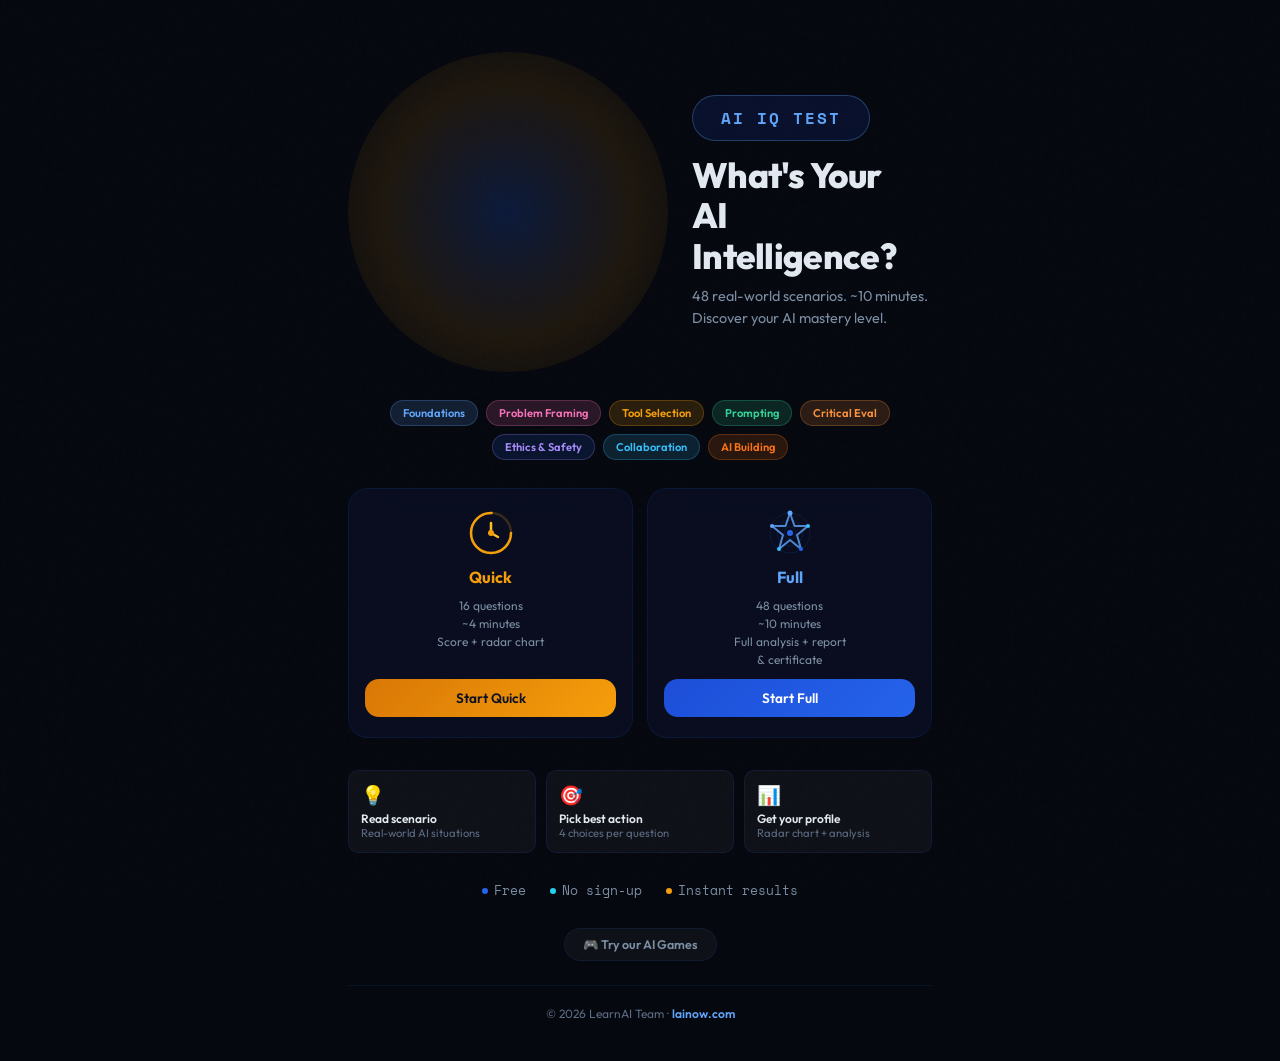
==== index.html @ b1737469 "feat: add 3D Spline robot mascot across all screens - Interactive 3D robot on landing page (left sid" ====
<!DOCTYPE html>
<html lang="en">
<head>
<meta charset="UTF-8">
<meta name="viewport" content="width=device-width, initial-scale=1.0">
<title>AI IQ Test — What's Your AI Intelligence?</title>
<meta name="description" content="48 real-world scenarios across 8 dimensions. Discover your AI mastery level in ~10 minutes. Free, no sign-up required.">
<meta name="theme-color" content="#06080f">
<link rel="manifest" href="manifest.json">
<meta name="apple-mobile-web-app-capable" content="yes">
<meta name="apple-mobile-web-app-status-bar-style" content="black-translucent">
<meta property="og:title" content="AI IQ Test — What's Your AI Intelligence?">
<meta property="og:description" content="48 real-world AI scenarios. 8 dimensions. Discover your mastery level in ~10 minutes.">
<meta property="og:image" content="https://weihaoqu.github.io/ai-iq-test/og-image.png">
<meta property="og:image:width" content="1200">
<meta property="og:image:height" content="630">
<meta property="og:type" content="website">
<meta property="og:url" content="https://weihaoqu.github.io/ai-iq-test/">
<meta name="twitter:card" content="summary_large_image">
<meta name="twitter:title" content="AI IQ Test">
<meta name="twitter:description" content="48 real-world AI scenarios. Discover your mastery level.">
<meta name="twitter:image" content="https://weihaoqu.github.io/ai-iq-test/og-image.png">
<link rel="icon" href="data:image/svg+xml,<svg xmlns='http://www.w3.org/2000/svg' viewBox='0 0 100 100'><text y='.9em' font-size='90'>🧠</text></svg>">
<script type="application/ld+json">{"@context":"https://schema.org","@type":"Quiz","name":"AI IQ Test","description":"48 real-world scenarios across 8 dimensions. Discover your AI mastery level in ~10 minutes.","url":"https://weihaoqu.github.io/ai-iq-test/","educationalLevel":"All levels","numberOfQuestions":48,"timeRequired":"PT10M","isAccessibleForFree":true,"inLanguage":"en"}</script>
<link rel="preload" href="images/scenarios/f02.svg" as="image">
<script src="https://cdnjs.cloudflare.com/ajax/libs/three.js/r128/three.min.js" defer></script>
<script type="module" src="https://unpkg.com/@splinetool/viewer@1.9.82/build/spline-viewer.js"></script>
<link rel="preconnect" href="https://fonts.googleapis.com">
<link rel="preconnect" href="https://fonts.gstatic.com" crossorigin>
<link href="https://fonts.googleapis.com/css2?family=Outfit:wght@300;400;500;600;700;800;900&family=Space+Mono:wght@400;700&display=swap" rel="stylesheet">
<style>
*,*::before,*::after{box-sizing:border-box;margin:0;padding:0}
:root{
  --primary:#2563eb;--primary-light:#60a5fa;--primary-dark:#1d4ed8;
  --accent:#f59e0b;--accent-light:#fbbf24;--accent-glow:rgba(245,158,11,.3);
  --cyan:#22d3ee;--cyan-glow:rgba(34,211,238,.25);
  --bg:#06080f;--bg-elevated:#0c1222;--bg-card:rgba(12,18,40,.65);
  --surface:rgba(255,255,255,.04);--surface-hover:rgba(255,255,255,.07);
  --border:rgba(37,99,235,.12);--border-active:rgba(96,165,250,.5);
  --text:#e2e8f0;--text-dim:#7c8ea3;--text-muted:#5b6b82;
  --dim-foundations:#60a5fa;--dim-problem:#f472b6;--dim-tool:#f59e0b;
  --dim-prompt:#34d399;--dim-critical:#fb923c;--dim-ethics:#a78bfa;
  --dim-collab:#38bdf8;--dim-vibe:#f97316;
  --radius:20px;--radius-sm:14px;--radius-xs:10px;
  --glass-blur:blur(20px);
  --glow-sm:0 0 15px rgba(37,99,235,.15);
  --glow-md:0 0 30px rgba(37,99,235,.2);
  --glow-lg:0 4px 60px rgba(37,99,235,.25);
}
html{font-size:16px;-webkit-tap-highlight-color:transparent;scroll-behavior:smooth}
body{
  font-family:'Outfit',sans-serif;
  background:var(--bg);
  color:var(--text);
  min-height:100dvh;
  overflow-x:hidden;
  position:relative;
}

/* ── Ambient background (shader-bg replaces CSS gradient) ── */
#shader-bg{position:fixed;inset:0;z-index:0;opacity:0.3;pointer-events:none}
#shader-bg canvas{display:block;width:100%!important;height:100%!important}
body::after{
  content:'';position:fixed;inset:0;z-index:0;pointer-events:none;opacity:.35;
  background-image:url("data:image/svg+xml,%3Csvg viewBox='0 0 256 256' xmlns='http://www.w3.org/2000/svg'%3E%3Cfilter id='n'%3E%3CfeTurbulence type='fractalNoise' baseFrequency='.85' numOctaves='4' stitchTiles='stitch'/%3E%3C/filter%3E%3Crect width='100%25' height='100%25' filter='url(%23n)' opacity='.04'/%3E%3C/svg%3E");
}

.app{
  position:relative;z-index:1;
  max-width:640px;margin:0 auto;padding:20px;min-height:100dvh;
  display:flex;flex-direction:column;
}
.screen{display:none;flex-direction:column;gap:24px;animation:fadeUp .5s cubic-bezier(.16,1,.3,1)}
.screen.active{display:flex}

@keyframes fadeUp{from{opacity:0;transform:translateY(24px)}to{opacity:1;transform:translateY(0)}}
@keyframes popIn{from{transform:scale(.8);opacity:0}to{transform:scale(1);opacity:1}}
@keyframes countUp{from{opacity:0;transform:scale(.5)}to{opacity:1;transform:scale(1)}}
@keyframes barGrow{from{width:0}to{width:var(--bar-w)}}
@keyframes pulse{0%,100%{transform:scale(1)}50%{transform:scale(1.04)}}
@keyframes shimmer{0%{background-position:-200% 0}100%{background-position:200% 0}}
@keyframes spin{from{transform:rotate(0)}to{transform:rotate(360deg)}}
@keyframes float{0%,100%{transform:translateY(0)}50%{transform:translateY(-8px)}}
@keyframes glowPulse{0%{box-shadow:0 0 20px rgba(37,99,235,.15)}33%{box-shadow:0 0 35px rgba(37,99,235,.3)}66%{box-shadow:0 0 35px rgba(245,158,11,.2)}100%{box-shadow:0 0 20px rgba(37,99,235,.15)}}

/* ── 3D Robot Mascot ── */
.robot-mascot{
  position:fixed;z-index:50;pointer-events:auto;
  transition:all .6s cubic-bezier(.16,1,.3,1);
  border-radius:50%;overflow:hidden;
}
.robot-mascot::before{
  content:'';position:absolute;inset:-20%;
  background:radial-gradient(circle,rgba(37,99,235,.2) 0%,rgba(245,158,11,.1) 40%,transparent 70%);
  border-radius:50%;pointer-events:none;z-index:0;
  animation:glowPulse 3s ease-in-out infinite;
}
.robot-mascot spline-viewer{
  width:100%;height:100%;
  --spline-viewer-bg:transparent;
}
.robot-mascot spline-viewer::part(logo){display:none}

/* Robot sizes per screen */
.robot-mascot.robot-landing{
  width:320px;height:320px;
  position:relative;
}
.robot-mascot.robot-small{
  width:160px;height:160px;
  bottom:20px;left:20px;
  opacity:.9;
}
.robot-mascot.robot-results{
  width:200px;height:200px;
  bottom:20px;left:20px;
  opacity:.95;
}
@media(max-width:600px){
  .robot-mascot.robot-landing{width:240px;height:240px}
  .robot-mascot.robot-small{width:100px;height:100px;bottom:10px;left:10px}
  .robot-mascot.robot-results{width:120px;height:120px;bottom:10px;left:10px}
}
/* Hide Spline branding */
.robot-mascot spline-viewer::part(logo){display:none!important}
.robot-mascot spline-viewer #logo{display:none!important}
.robot-mascot spline-viewer a[href*="spline"]{display:none!important}
@keyframes slideInStagger{from{opacity:0;transform:translateX(-12px)}to{opacity:1;transform:translateX(0)}}
@keyframes fadeInQuestion{from{opacity:0;transform:translateY(12px) scale(.98)}to{opacity:1;transform:translateY(0) scale(1)}}
.q-animate{animation:fadeInQuestion .35s cubic-bezier(.16,1,.3,1)}
@keyframes orbFloat{
  0%{transform:translate(0,0) scale(1)}
  33%{transform:translate(30px,-20px) scale(1.1)}
  66%{transform:translate(-20px,15px) scale(.95)}
  100%{transform:translate(0,0) scale(1)}
}

h1{font-size:1.8rem;font-weight:800;line-height:1.15;letter-spacing:-.02em}
h2{font-size:1.4rem;font-weight:700;letter-spacing:-.01em}
h3{font-size:1.15rem;font-weight:700}
p{line-height:1.6}
.subtitle{color:var(--text-dim);font-size:.9rem;line-height:1.5}
.mono{font-family:'Space Mono',monospace}

/* ── Buttons ── */
.btn{
  display:inline-flex;align-items:center;justify-content:center;gap:8px;
  padding:14px 28px;border:none;border-radius:var(--radius-sm);
  font-family:'Outfit',sans-serif;font-size:1rem;font-weight:600;
  cursor:pointer;transition:all .25s cubic-bezier(.16,1,.3,1);-webkit-appearance:none;
  position:relative;overflow:hidden;
}
.btn:active{transform:scale(.97)}
.btn-primary{
  background:linear-gradient(135deg,var(--primary-dark),var(--primary));
  color:#fff;
  box-shadow:0 4px 20px rgba(29,78,216,.3);
}
.btn-primary:hover{
  box-shadow:0 6px 25px rgba(29,78,216,.35),0 2px 15px rgba(245,158,11,.15);
  transform:translateY(-1px);
}
.btn-primary:disabled{background:rgba(255,255,255,.08);color:var(--text-muted);cursor:not-allowed;transform:none;box-shadow:none}
.btn-outline{
  background:transparent;color:var(--primary-light);
  border:1.5px solid var(--border);
  backdrop-filter:var(--glass-blur);
}
.btn-outline:hover{border-color:var(--border-active);background:rgba(37,99,235,.06)}
.btn-full{width:100%}
.btn-lg{padding:18px 32px;font-size:1.1rem;border-radius:var(--radius);font-weight:700}
.btn-share{
  background:linear-gradient(135deg,var(--primary-dark),var(--primary),var(--accent));
  background-size:200% 200%;
  animation:gradientShift 4s ease infinite;
  color:#fff;border:none;
  box-shadow:0 4px 25px rgba(29,78,216,.25),0 2px 15px rgba(245,158,11,.2);
}
@keyframes gradientShift{0%,100%{background-position:0% 50%}50%{background-position:100% 50%}}

/* ── Glass Card ── */
.card{
  background:rgba(12,18,40,.45);
  backdrop-filter:blur(24px) saturate(180%);
  -webkit-backdrop-filter:blur(24px) saturate(180%);
  border-radius:var(--radius);
  padding:24px;
  border:1px solid rgba(96,165,250,.08);
  box-shadow:0 8px 32px rgba(0,0,0,.2),inset 0 1px 0 rgba(255,255,255,.03);
  position:relative;
}
.card::before{
  content:'';position:absolute;inset:0;border-radius:inherit;
  background:linear-gradient(135deg,rgba(96,165,250,.03) 0%,transparent 50%);
  pointer-events:none;
}

/* ── Inputs ── */
.input-group{display:flex;flex-direction:column;gap:8px}
.input-group label{font-weight:600;font-size:.9rem;color:var(--text-dim)}
.input-group input[type="text"]{
  padding:14px 18px;border:1.5px solid var(--border);border-radius:var(--radius-sm);
  font-family:'Outfit',sans-serif;font-size:1rem;
  background:var(--bg-elevated);color:var(--text);
  transition:all .25s;outline:none;width:100%;
}
.input-group input[type="text"]:focus{border-color:var(--accent);box-shadow:0 0 0 3px rgba(245,158,11,.12)}
.input-group input[type="text"]::placeholder{color:var(--text-muted)}
.input-group select{
  padding:14px 18px;border:1.5px solid var(--border);border-radius:var(--radius-sm);
  font-family:'Outfit',sans-serif;font-size:1rem;
  background:var(--bg-elevated);color:var(--text);
  transition:all .25s;appearance:none;
  background-image:url("data:image/svg+xml,%3Csvg xmlns='http://www.w3.org/2000/svg' width='12' height='8'%3E%3Cpath d='M1 1l5 5 5-5' stroke='%237c8599' stroke-width='1.5' fill='none'/%3E%3C/svg%3E");
  background-repeat:no-repeat;background-position:right 16px center;
}
.input-group select:focus{outline:none;border-color:var(--accent);box-shadow:0 0 0 3px rgba(245,158,11,.12)}

/* ── Progress Dots ── */
.progress-dots{display:flex;flex-wrap:wrap;gap:1px;justify-content:center;padding:2px 0}
.progress-dots .dot{
  width:20px;height:20px;border-radius:50%;
  background:transparent;border:none;
  display:flex;align-items:center;justify-content:center;
  cursor:pointer;padding:0;-webkit-appearance:none;
  font-size:0;
}
.progress-dots .dot::after{
  content:'';width:6px;height:6px;border-radius:50%;
  background:rgba(255,255,255,.08);border:1px solid rgba(255,255,255,.06);
  transition:all .3s;display:block;
}
.progress-dots .dot.answered::after{background:var(--primary);border-color:var(--primary);box-shadow:0 0 6px rgba(37,99,235,.3)}
.progress-dots .dot.current::after{border-color:var(--cyan);box-shadow:0 0 8px rgba(34,211,238,.4);transform:scale(1.4)}

/* ── Progress ── */
.progress-wrap{display:flex;align-items:center;gap:14px}
.progress-label{font-size:.8rem;font-weight:700;color:var(--text-dim);white-space:nowrap;font-family:'Space Mono',monospace}
.progress-track{flex:1;height:6px;background:rgba(255,255,255,.06);border-radius:99px;overflow:visible;position:relative}
.progress-fill{
  height:100%;border-radius:99px;transition:width .5s cubic-bezier(.16,1,.3,1);
  background:linear-gradient(90deg,var(--primary-dark),var(--primary),var(--cyan),var(--accent));
  box-shadow:0 0 12px rgba(37,99,235,.4);
  position:relative;overflow:visible;
}
.progress-fill::after{
  content:'';position:absolute;right:0;top:50%;transform:translateY(-50%);
  width:12px;height:12px;border-radius:50%;
  background:var(--cyan);
  box-shadow:0 0 12px var(--cyan),0 0 24px rgba(34,211,238,.3);
}

/* ── Badge ── */
.badge{
  display:inline-flex;align-items:center;padding:5px 14px;border-radius:99px;
  font-size:.72rem;font-weight:700;text-transform:uppercase;letter-spacing:.8px;
  color:#fff;border:1px solid rgba(255,255,255,.15);
  backdrop-filter:blur(8px);
}

/* ── Scenario Image ── */
.scenario-img-wrap{
  border-radius:var(--radius);overflow:hidden;
  border:1px solid var(--border);
  aspect-ratio:16/10;position:relative;
  background:var(--bg-elevated);
}
.scenario-img-wrap img{width:100%;height:100%;object-fit:cover;display:block}
.scenario-img-wrap .img-placeholder{
  position:absolute;inset:0;display:flex;align-items:center;justify-content:center;
  color:var(--text-muted);font-size:.85rem;font-weight:500;
  background:linear-gradient(135deg,rgba(13,17,23,.9),rgba(20,25,40,.9));
  background-size:200% 100%;animation:shimmer 2.5s infinite linear;
}

.question-text{font-size:1.05rem;font-weight:500;line-height:1.55;color:var(--text)}

/* ── Choices ── */
.choices{display:flex;flex-direction:column;gap:10px}
.choice-btn{
  display:flex;align-items:center;gap:14px;width:100%;padding:16px 18px;
  border:1.5px solid var(--border);border-radius:var(--radius-sm);
  background:var(--bg-card);backdrop-filter:var(--glass-blur);
  font-family:'Outfit',sans-serif;font-size:.93rem;text-align:left;
  cursor:pointer;transition:all .25s cubic-bezier(.16,1,.3,1);
  min-height:56px;-webkit-appearance:none;line-height:1.4;color:var(--text);
  position:relative;
}
.choice-btn:hover{border-color:transparent;background:var(--surface-hover);box-shadow:0 0 0 1.5px var(--primary),0 0 20px rgba(37,99,235,.15),0 0 40px rgba(245,158,11,.05)}
.choice-btn:active{transform:scale(.985)}
.choice-btn .choice-letter{
  flex-shrink:0;width:34px;height:34px;border-radius:10px;
  background:rgba(255,255,255,.05);
  display:flex;align-items:center;justify-content:center;
  font-weight:800;font-size:.85rem;color:var(--text-dim);
  transition:all .25s;font-family:'Space Mono',monospace;
}
.choice-btn .choice-text{flex:1;font-weight:400}
.choice-btn.selected{
  border-color:var(--accent);
  background:rgba(245,158,11,.06);
  box-shadow:0 0 20px rgba(245,158,11,.1);
}
.choice-btn.selected .choice-letter{
  background:var(--accent);color:#0c1222;
  box-shadow:0 0 15px rgba(245,158,11,.4);
}

.nav-row{display:flex;gap:12px;padding-top:8px}
.nav-row .btn{flex:1}

/* ── Landing ── */
.landing-wrap{flex:1;display:flex;flex-direction:column;align-items:center;justify-content:center;gap:28px;text-align:center;padding:24px 0}
.landing-hero{display:flex;align-items:center;gap:24px;width:100%}
.landing-hero .robot-hero{flex-shrink:0}
.landing-hero-content{flex:1;text-align:left}
@media(max-width:600px){.landing-hero{flex-direction:column}.landing-hero-content{text-align:center}}

.iq-badge-big{
  display:inline-flex;align-items:center;gap:10px;padding:10px 28px;border-radius:99px;
  background:rgba(29,78,216,.15);border:1.5px solid rgba(96,165,250,.3);
  color:var(--primary-light);font-size:1rem;font-weight:800;letter-spacing:2px;
  font-family:'Space Mono',monospace;
  animation:glowPulse 3s ease-in-out infinite;
  backdrop-filter:blur(10px);
}

.dim-pills{display:flex;flex-wrap:wrap;gap:8px;justify-content:center;padding:0 8px}
.dim-pill{
  padding:5px 12px;border-radius:99px;font-size:.7rem;font-weight:600;
  color:#fff;border:1px solid rgba(255,255,255,.12);
  backdrop-filter:blur(6px);
  animation:slideInStagger .5s cubic-bezier(.16,1,.3,1) both;
}
.dim-pill:nth-child(1){animation-delay:.1s}
.dim-pill:nth-child(2){animation-delay:.15s}
.dim-pill:nth-child(3){animation-delay:.2s}
.dim-pill:nth-child(4){animation-delay:.25s}
.dim-pill:nth-child(5){animation-delay:.3s}
.dim-pill:nth-child(6){animation-delay:.35s}
.dim-pill:nth-child(7){animation-delay:.4s}
.dim-pill:nth-child(8){animation-delay:.45s}

.landing-stats{
  display:flex;gap:24px;justify-content:center;
  font-family:'Space Mono',monospace;font-size:.8rem;color:var(--text-dim);
}
.landing-stats span{display:flex;align-items:center;gap:6px}
.landing-stats .stat-dot{width:6px;height:6px;border-radius:50%;background:var(--primary)}

/* ── Results ── */
.iq-score-wrap{text-align:center;padding:32px 0 16px;position:relative}
.iq-score-wrap::before{
  content:'';position:absolute;top:50%;left:50%;
  width:300px;height:300px;transform:translate(-50%,-50%);
  background:radial-gradient(circle,rgba(37,99,235,.15) 0%,rgba(245,158,11,.08) 40%,transparent 70%);
  border-radius:50%;
  animation:scorePulse 2s ease-out;
  pointer-events:none;
}
@keyframes scorePulse{
  from{transform:translate(-50%,-50%) scale(0);opacity:1}
  to{transform:translate(-50%,-50%) scale(1.5);opacity:0}
}
.iq-score-num{
  font-size:5rem;font-weight:900;line-height:1;
  background:linear-gradient(135deg,var(--accent),var(--accent-light),var(--primary-light),var(--cyan));
  background-size:200% 200%;animation:popIn .6s ease, gradientShift 4s ease infinite;
  -webkit-background-clip:text;-webkit-text-fill-color:transparent;background-clip:text;
  position:relative;
}
.iq-score-label{font-size:.9rem;color:var(--text-dim);font-weight:500;margin-top:6px;letter-spacing:.5px}
.iq-level{
  display:inline-block;padding:8px 24px;border-radius:99px;
  font-size:1rem;font-weight:700;margin-top:12px;
  border:1.5px solid rgba(255,255,255,.12);
  backdrop-filter:blur(8px);
}
.iq-level-1{background:rgba(251,113,133,.12);color:#fb7185;border-color:rgba(251,113,133,.25)}
.iq-level-2{background:rgba(251,191,36,.12);color:#fbbf24;border-color:rgba(251,191,36,.25)}
.iq-level-3{background:rgba(52,211,153,.12);color:#34d399;border-color:rgba(52,211,153,.25)}
.iq-level-4{background:rgba(96,165,250,.12);color:var(--primary-light);border-color:rgba(96,165,250,.25)}

/* ── Score Gauge ── */
.score-gauge{margin:8px 0 4px;padding:0 12px}
.gauge-track{height:10px;border-radius:99px;position:relative;overflow:visible;
  background:linear-gradient(90deg,#fb7185 0%,#f59e0b 42%,#34d399 65%,#60a5fa 88%)}
.gauge-marker{
  position:absolute;top:-4px;width:4px;height:18px;border-radius:2px;
  background:#fff;box-shadow:0 0 8px rgba(255,255,255,.5);
  transition:left .8s cubic-bezier(.16,1,.3,1);
}
.gauge-labels{display:flex;justify-content:space-between;font-size:.65rem;color:var(--text-muted);margin-top:4px;font-family:'Space Mono',monospace}

/* ── Radar ── */
.radar-wrap{display:flex;justify-content:center;padding:12px 0}
canvas#radarChart{max-width:340px;max-height:340px}

/* ── Dimension Bars ── */
.dim-bars{display:flex;flex-direction:column;gap:16px}
.dim-bar-item{display:flex;flex-direction:column;gap:6px}
.dim-bar-header{display:flex;justify-content:space-between;align-items:center}
.dim-bar-name{font-size:.85rem;font-weight:600;color:var(--text)}
.dim-bar-score{font-size:.8rem;font-weight:700;color:var(--text-dim);font-family:'Space Mono',monospace}
.dim-bar-track{height:8px;background:rgba(255,255,255,.06);border-radius:99px;overflow:hidden}
.dim-bar-fill{height:100%;border-radius:99px;animation:barGrow .8s cubic-bezier(.16,1,.3,1) forwards;width:0;position:relative}
.dim-bar-fill::after{
  content:'';position:absolute;inset:0;border-radius:inherit;
  background:linear-gradient(90deg,transparent,rgba(255,255,255,.2));
}

/* ── Analysis ── */
.analysis-card{
  background:var(--bg-card);backdrop-filter:var(--glass-blur);
  border:1px solid rgba(37,99,235,.2);border-radius:var(--radius);padding:24px;
  position:relative;overflow:hidden;
}
.analysis-card::before{
  content:'';position:absolute;top:0;left:0;right:0;height:2px;
  background:linear-gradient(90deg,var(--primary-dark),var(--primary),var(--accent),var(--accent-light));
}
.analysis-card h3{margin-bottom:12px;color:var(--primary-light);font-size:1.1rem}
.analysis-text{font-size:.9rem;line-height:1.7;color:var(--text)}
.analysis-text strong{color:var(--primary-light)}
.strength-tag{
  display:inline-block;padding:4px 12px;border-radius:99px;
  font-size:.73rem;font-weight:600;margin:3px 4px 3px 0;
  border:1px solid rgba(255,255,255,.1);
}
.strength-tag.high{background:rgba(52,211,153,.12);color:#34d399;border-color:rgba(52,211,153,.2)}
.strength-tag.mid{background:rgba(251,191,36,.12);color:#fbbf24;border-color:rgba(251,191,36,.2)}
.strength-tag.low{background:rgba(251,113,133,.12);color:#fb7185;border-color:rgba(251,113,133,.2)}

/* ── Share Card ── */
.share-card{
  background:linear-gradient(135deg,rgba(29,78,216,.25),rgba(245,158,11,.1));
  border:1px solid rgba(245,158,11,.2);
  backdrop-filter:var(--glass-blur);
  border-radius:var(--radius);padding:28px;color:#fff;text-align:center;
  position:relative;overflow:hidden;
}
.share-card::before{
  content:'';position:absolute;top:-50%;right:-50%;width:200%;height:200%;
  background:radial-gradient(circle at 30% 30%,rgba(245,158,11,.08),transparent 50%);
  pointer-events:none;
}
.share-card .share-iq{font-size:3.5rem;font-weight:900;line-height:1;position:relative}
.share-card .share-level{font-size:.95rem;opacity:.8;margin-top:6px;font-weight:500}
.share-card .share-dims{display:flex;flex-wrap:wrap;gap:6px;justify-content:center;margin-top:14px}
.share-card .share-dim{
  padding:4px 10px;border-radius:99px;font-size:.65rem;font-weight:600;
  background:rgba(255,255,255,.1);border:1px solid rgba(255,255,255,.1);
}

/* ── Review ── */
.review-section{border-top:1px solid var(--border);padding-top:16px}
.review-toggle{
  display:flex;align-items:center;gap:10px;cursor:pointer;
  font-weight:600;font-size:.95rem;color:var(--primary-light);
  border:none;background:none;padding:10px 0;width:100%;
  font-family:'Outfit',sans-serif;
}
.review-toggle .arrow{transition:transform .3s;font-size:.75rem}
.review-toggle.open .arrow{transform:rotate(90deg)}
.review-items{display:none;flex-direction:column;gap:12px;padding-top:14px}
.review-items.open{display:flex}
.review-item{
  padding:14px 16px;border-radius:var(--radius-xs);
  background:rgba(255,255,255,.02);
  border:1px solid var(--border);border-left:3px solid var(--primary);
}
.review-item .ri-q{font-weight:600;font-size:.85rem;margin-bottom:6px;color:var(--text)}
.review-item .ri-your{font-size:.82rem;color:var(--text-dim);line-height:1.5}
.review-item .ri-score{display:inline-flex;gap:3px;margin-left:6px;vertical-align:middle}
.review-item .ri-score .pip{width:8px;height:8px;border-radius:50%;background:rgba(255,255,255,.1);border:1px solid rgba(255,255,255,.08)}
.review-item .ri-score .pip.filled{background:#34d399;border-color:#34d399;box-shadow:0 0 4px rgba(52,211,153,.3)}
.review-item .ri-best{font-size:.82rem;color:#34d399;font-weight:600;margin-top:4px}

/* ── Footer ── */
.app-footer{
  margin-top:auto;padding:20px 0 12px;text-align:center;
  font-size:.75rem;color:var(--text-muted);
  border-top:1px solid var(--border);
}
.app-footer a{color:var(--primary-light);text-decoration:none;font-weight:600}
.app-footer a:hover{text-decoration:underline}

/* ── Confetti Canvas ── */
#confetti-canvas{position:fixed;inset:0;z-index:90;pointer-events:none}

/* ── Toast ── */
.toast{
  position:fixed;bottom:28px;left:50%;
  transform:translateX(-50%) translateY(80px);
  background:var(--bg-card);backdrop-filter:var(--glass-blur);
  border:1px solid var(--border);
  color:#fff;padding:14px 28px;border-radius:var(--radius-sm);
  font-family:'Outfit',sans-serif;font-size:.9rem;font-weight:600;
  opacity:0;transition:all .35s cubic-bezier(.16,1,.3,1);z-index:99;pointer-events:none;
}
.toast.show{opacity:1;transform:translateX(-50%) translateY(0)}

/* ── Responsive ── */
@media(min-width:600px){
  .app{padding:28px}
  .scenario-img-wrap{aspect-ratio:16/9}
  h1{font-size:2.2rem}
  .iq-score-num{font-size:6rem}
}
@media(hover:none){.kb-hint{display:none}}
@media(max-width:380px){
  .choice-btn{padding:12px 14px;font-size:.88rem}
  .choice-btn .choice-letter{width:30px;height:30px;font-size:.8rem;border-radius:8px}
  h1{font-size:1.5rem}
}
/* ── Mode Cards ── */
.mode-cards{display:flex;gap:14px;width:100%}
.mode-card{
  flex:1;padding:20px 16px;border-radius:var(--radius);
  background:var(--bg-card);backdrop-filter:var(--glass-blur);
  border:1.5px solid var(--border);cursor:pointer;
  transition:all .35s cubic-bezier(.16,1,.3,1);
  text-align:center;display:flex;flex-direction:column;align-items:center;gap:10px;
}
.mode-card:hover{transform:translateY(-6px);box-shadow:0 20px 40px rgba(0,0,0,.3),0 0 30px rgba(37,99,235,.1)}
.mode-card--quick:hover{border-color:rgba(245,158,11,.4);box-shadow:0 4px 25px rgba(245,158,11,.15)}
.mode-card--full:hover{border-color:rgba(37,99,235,.4);box-shadow:0 4px 25px rgba(37,99,235,.15)}
.mode-card__icon{width:48px;height:48px}
.mode-card__title{font-size:1rem;font-weight:700}
.mode-card__details{font-size:.75rem;color:var(--text-dim);line-height:1.5}
.mode-card__btn{
  margin-top:auto;padding:10px 20px;border-radius:var(--radius-sm);
  font-family:'Outfit',sans-serif;font-size:.85rem;font-weight:600;
  border:none;cursor:pointer;width:100%;transition:all .2s;
}
.mode-card--quick .mode-card__btn{background:linear-gradient(135deg,#d97706,var(--accent));color:#0c1222}
.mode-card--full .mode-card__btn{background:linear-gradient(135deg,var(--primary-dark),var(--primary));color:#fff}
@media(max-width:420px){.mode-cards{flex-direction:column}}
/* ── Feedback Screen ── */
.feedback-wrap{
  display:flex;flex-direction:column;align-items:center;gap:24px;
  padding:32px 20px;border-radius:var(--radius);
  transition:background-color .5s cubic-bezier(.16,1,.3,1);
}
.feedback-face{display:flex;flex-direction:column;align-items:center;gap:4px}
.feedback-eyes{display:flex;gap:32px;align-items:center;justify-content:center;height:120px}
.feedback-eye{
  background:#000;border-radius:50%;
  transition:all .5s cubic-bezier(.16,1,.3,1);
}
.feedback-mouth{
  width:56px;height:56px;display:flex;align-items:center;justify-content:center;
  transition:transform .5s cubic-bezier(.16,1,.3,1);
}
.feedback-mouth svg path{transition:stroke .5s cubic-bezier(.16,1,.3,1)}
.feedback-label{
  font-size:3rem;font-weight:900;letter-spacing:2px;
  transition:color .5s cubic-bezier(.16,1,.3,1);
  text-align:center;
}
.feedback-track{
  position:relative;width:100%;max-width:300px;
  display:flex;align-items:center;justify-content:space-between;
  padding:20px 0;
}
.feedback-track-line{
  position:absolute;top:50%;left:0;right:0;height:4px;border-radius:2px;
  transform:translateY(-50%);
  transition:background-color .5s cubic-bezier(.16,1,.3,1);
}
.feedback-dot{
  width:24px;height:24px;border-radius:50%;border:none;cursor:pointer;
  position:relative;z-index:2;
  transition:background-color .5s cubic-bezier(.16,1,.3,1);
}
.feedback-indicator{
  position:absolute;z-index:3;width:40px;height:40px;border-radius:50%;
  display:flex;align-items:center;justify-content:center;
  top:50%;transform:translate(-50%,-50%);
  transition:all .5s cubic-bezier(.16,1,.3,1);
}
.feedback-indicator svg path{transition:stroke .5s cubic-bezier(.16,1,.3,1)}
.feedback-labels{
  display:flex;justify-content:space-between;width:100%;max-width:300px;
  font-size:.85rem;font-weight:600;
  transition:color .5s cubic-bezier(.16,1,.3,1);
}
.feedback-labels span{
  flex:1;text-align:center;transition:opacity .3s;
}
.feedback-comment{
  width:100%;max-width:400px;padding:14px 18px;
  border:1.5px solid rgba(255,255,255,.15);border-radius:var(--radius-sm);
  font-family:'Outfit',sans-serif;font-size:.95rem;
  background:rgba(0,0,0,.2);color:#fff;resize:vertical;min-height:80px;
  transition:border-color .3s;outline:none;
}
.feedback-comment::placeholder{color:rgba(255,255,255,.4)}
.feedback-comment:focus{border-color:rgba(255,255,255,.4)}
.feedback-submit{
  padding:14px 40px;border:none;border-radius:var(--radius-sm);
  font-family:'Outfit',sans-serif;font-size:1rem;font-weight:700;
  cursor:pointer;transition:all .3s cubic-bezier(.16,1,.3,1);
  color:#fff;
}
.feedback-submit:hover{transform:translateY(-2px);filter:brightness(1.1)}
.feedback-skip{
  background:none;border:none;color:rgba(255,255,255,.5);
  font-family:'Outfit',sans-serif;font-size:.85rem;cursor:pointer;
  text-decoration:underline;
}
</style>
</head>
<body>

<div id="shader-bg" aria-hidden="true"></div>

<div class="robot-mascot robot-landing" id="robot-mascot">
  <spline-viewer url="https://prod.spline.design/kZDDjO5HuC9GJUM2/scene.splinecode" loading-anim-type="spinner-small-dark" hint="false" style="width:100%;height:100%"></spline-viewer>
</div>

<div class="app" id="app">

  <!-- SCREEN: Landing -->
  <div class="screen active" id="screen-landing" role="main" aria-label="AI IQ Test Landing">
    <div class="landing-wrap">
      <div class="landing-hero">
        <div id="robot-landing-slot"></div>
        <div class="landing-hero-content">
          <div class="iq-badge-big">AI IQ TEST</div>
          <h1 style="margin-top:14px">What's Your<br>AI Intelligence?</h1>
          <p class="subtitle" style="margin-top:10px">48 real-world scenarios. ~10 minutes.<br>Discover your AI mastery level.</p>
        </div>
      </div>
      <div class="dim-pills">
        <span class="dim-pill" style="background:rgba(96,165,250,.15);color:#60a5fa;border-color:rgba(96,165,250,.25)">Foundations</span>
        <span class="dim-pill" style="background:rgba(244,114,182,.15);color:var(--dim-problem);border-color:rgba(244,114,182,.25)">Problem Framing</span>
        <span class="dim-pill" style="background:rgba(245,158,11,.15);color:#f59e0b;border-color:rgba(245,158,11,.25)">Tool Selection</span>
        <span class="dim-pill" style="background:rgba(52,211,153,.15);color:var(--dim-prompt);border-color:rgba(52,211,153,.25)">Prompting</span>
        <span class="dim-pill" style="background:rgba(251,146,60,.15);color:#fb923c;border-color:rgba(251,146,60,.25)">Critical Eval</span>
        <span class="dim-pill" style="background:rgba(37,99,235,.15);color:#a78bfa;border-color:rgba(167,139,250,.25)">Ethics & Safety</span>
        <span class="dim-pill" style="background:rgba(56,189,248,.15);color:var(--dim-collab);border-color:rgba(56,189,248,.25)">Collaboration</span>
        <span class="dim-pill" style="background:rgba(249,115,22,.15);color:#f97316;border-color:rgba(249,115,22,.25)">AI Building</span>
      </div>
      <div class="mode-cards">
        <div class="mode-card mode-card--quick" onclick="startTest('quick')">
          <svg class="mode-card__icon" viewBox="0 0 48 48" fill="none" xmlns="http://www.w3.org/2000/svg">
            <circle cx="24" cy="24" r="20" stroke="#f59e0b" stroke-width="2.5" opacity=".2"/>
            <circle cx="24" cy="24" r="20" stroke="#f59e0b" stroke-width="2.5" stroke-dasharray="94.25 31.42" stroke-linecap="round"/>
            <path d="M24 14v10l7 4" stroke="#fbbf24" stroke-width="2.5" stroke-linecap="round" stroke-linejoin="round"/>
            <circle cx="24" cy="24" r="3" fill="#f59e0b"/>
          </svg>
          <div class="mode-card__title" style="color:var(--accent)">Quick</div>
          <div class="mode-card__details">
            16 questions<br>~4 minutes<br>Score + radar chart
          </div>
          <button class="mode-card__btn">Start Quick</button>
        </div>
        <div class="mode-card mode-card--full" onclick="startTest('full')">
          <svg class="mode-card__icon" viewBox="0 0 48 48" fill="none" xmlns="http://www.w3.org/2000/svg">
            <circle cx="24" cy="24" r="20" stroke="#2563eb" stroke-width="1" opacity=".15"/>
            <circle cx="24" cy="24" r="13" stroke="#2563eb" stroke-width="1" opacity=".15"/>
            <circle cx="24" cy="24" r="6" stroke="#2563eb" stroke-width="1" opacity=".15"/>
            <polygon points="24,4 28.5,17 42,17 31,26 35,40 24,31 13,40 17,26 6,17 19.5,17" fill="none" stroke="#60a5fa" stroke-width="2" stroke-linejoin="round" opacity=".8"/>
            <circle cx="24" cy="4" r="2.5" fill="#60a5fa"/>
            <circle cx="42" cy="17" r="2" fill="#38bdf8"/>
            <circle cx="35" cy="40" r="2" fill="#2563eb"/>
            <circle cx="13" cy="40" r="2" fill="#38bdf8"/>
            <circle cx="6" cy="17" r="2" fill="#60a5fa"/>
            <circle cx="24" cy="24" r="3" fill="#2563eb"/>
          </svg>
          <div class="mode-card__title" style="color:var(--primary-light)">Full</div>
          <div class="mode-card__details">
            48 questions<br>~10 minutes<br>Full analysis + report<br>&amp; certificate
          </div>
          <button class="mode-card__btn">Start Full</button>
        </div>
      </div>
      <div style="display:flex;flex-wrap:wrap;gap:10px;width:100%;text-align:left;margin-top:4px">
        <div style="flex:1;min-width:90px;padding:12px;border-radius:var(--radius-xs);background:var(--surface);border:1px solid var(--border)">
          <div style="font-size:1.2rem;margin-bottom:4px">&#128161;</div>
          <div style="font-size:.75rem;font-weight:600;color:var(--text)">Read scenario</div>
          <div style="font-size:.7rem;color:var(--text-muted)">Real-world AI situations</div>
        </div>
        <div style="flex:1;min-width:90px;padding:12px;border-radius:var(--radius-xs);background:var(--surface);border:1px solid var(--border)">
          <div style="font-size:1.2rem;margin-bottom:4px">&#127919;</div>
          <div style="font-size:.75rem;font-weight:600;color:var(--text)">Pick best action</div>
          <div style="font-size:.7rem;color:var(--text-muted)">4 choices per question</div>
        </div>
        <div style="flex:1;min-width:90px;padding:12px;border-radius:var(--radius-xs);background:var(--surface);border:1px solid var(--border)">
          <div style="font-size:1.2rem;margin-bottom:4px">&#128202;</div>
          <div style="font-size:.75rem;font-weight:600;color:var(--text)">Get your profile</div>
          <div style="font-size:.7rem;color:var(--text-muted)">Radar chart + analysis</div>
        </div>
      </div>
      <div class="landing-stats">
        <span><span class="stat-dot"></span>Free</span>
        <span><span class="stat-dot" style="background:var(--cyan)"></span>No sign-up</span>
        <span><span class="stat-dot" style="background:var(--accent)"></span>Instant results</span>
      </div>
      <a href="/ai-games" style="display:inline-flex;align-items:center;gap:8px;padding:8px 18px;border-radius:99px;background:var(--surface);border:1px solid var(--border);color:var(--text-dim);font-size:.78rem;font-weight:600;text-decoration:none;transition:all .25s" onmouseover="this.style.borderColor='rgba(96,165,250,.4)';this.style.color='var(--primary-light)'" onmouseout="this.style.borderColor='var(--border)';this.style.color='var(--text-dim)'">&#127918; Try our AI Games</a>
    </div>
  </div>

  <!-- SCREEN: Welcome -->
  <div class="screen" id="screen-welcome">
    <div style="text-align:center;padding-top:24px">
      <h1>Quick Background</h1>
      <p class="subtitle" style="margin-top:8px">Just one question before we start</p>
    </div>
    <div class="card" style="display:flex;flex-direction:column;gap:20px">
      <div class="input-group">
        <label for="inp-name">Your name (for certificate)</label>
        <input type="text" id="inp-name" placeholder="Enter your name...">
      </div>
      <div class="input-group">
        <label for="inp-background">Your experience with AI tools</label>
        <select id="inp-background">
          <option value="">Select one...</option>
          <option value="none">Never used AI tools</option>
          <option value="beginner">Tried ChatGPT a few times</option>
          <option value="regular">Use AI tools regularly</option>
          <option value="advanced">Build things with AI daily</option>
        </select>
      </div>
      <button class="btn btn-primary btn-full btn-lg" onclick="beginQuiz()">Let's Go!</button>
    </div>
  </div>

  <!-- SCREEN: Question -->
  <div class="screen" id="screen-question" role="main" aria-label="Quiz Question">
    <div class="progress-wrap">
      <span class="progress-label" id="q-counter">01/45</span>
      <div class="progress-track" role="progressbar" aria-valuenow="1" aria-valuemin="1" aria-valuemax="45" id="q-progress-track"><div class="progress-fill" id="q-progress" style="width:2.5%"></div></div>
      <span class="progress-label" id="q-timer" style="color:var(--text-muted);font-size:.7rem">0:00</span>
    </div>
    <div class="progress-dots" id="q-dots"></div>
    <div id="q-badge"></div>
    <div class="scenario-img-wrap">
      <div class="img-placeholder" id="q-img-placeholder">Loading...</div>
      <img id="q-img" src="" alt="Scenario illustration" onload="this.previousElementSibling.style.display='none'" onerror="this.previousElementSibling.textContent=this.parentElement.dataset.dim||'Scenario';this.previousElementSibling.style.animation='none';this.previousElementSibling.style.backgroundSize='100% 100%'">
    </div>
    <p class="question-text" id="q-text"></p>
    <div class="choices" id="q-choices" role="radiogroup" aria-label="Answer choices"></div>
    <div class="nav-row">
      <button class="btn btn-outline" id="btn-back" onclick="goBack()">Back</button>
      <button class="btn btn-primary" id="btn-next" onclick="goNext()" disabled>Next</button>
    </div>
    <div style="text-align:center;font-size:.7rem;color:var(--text-muted);margin-top:-8px" class="kb-hint">Press 1-4 to choose &middot; Enter to advance</div>
  </div>

  <!-- SCREEN: Results -->
  <div class="screen" id="screen-results" role="main" aria-label="Quiz Results">
    <div class="iq-score-wrap">
      <div class="iq-score-num" id="res-iq">0</div>
      <div class="iq-score-label">AI IQ Score <span id="res-pct" style="font-family:'Space Mono',monospace;color:var(--primary-light)"></span></div>
      <div><span class="iq-level" id="res-level"></span></div>
      <div id="res-time" style="font-size:.85rem;color:var(--text-dim);margin-top:6px"></div>
      <div id="res-level-desc" style="font-size:.8rem;color:var(--text-dim);margin-top:10px;max-width:380px;margin-left:auto;margin-right:auto;line-height:1.5;text-align:center"></div>
      <div class="score-gauge">
        <div class="gauge-track"><div class="gauge-marker" id="gauge-marker" style="left:0%"></div></div>
        <div class="gauge-labels"><span>48</span><span>Novice</span><span>Apprentice</span><span>Practitioner</span><span>Master</span><span>192</span></div>
      </div>
    </div>

    <!-- Radar Chart -->
    <div class="card">
      <h3 style="margin-bottom:10px;text-align:center;color:var(--primary-light)">Your AI Profile</h3>
      <div class="radar-wrap">
        <canvas id="radarChart" width="340" height="340"></canvas>
      </div>
    </div>

    <!-- Analysis -->
    <div class="analysis-card" id="res-analysis"></div>

    <!-- Dimension Bars -->
    <div class="card">
      <h3 style="margin-bottom:16px;color:var(--primary-light)">Dimension Breakdown</h3>
      <div class="dim-bars" id="res-dims"></div>
    </div>

    <!-- Share Card -->
    <div class="share-card" id="share-card">
      <div style="font-size:.85rem;font-weight:500;opacity:.7;letter-spacing:1px;text-transform:uppercase">My AI IQ</div>
      <div class="share-iq" id="share-iq">0</div>
      <div class="share-level" id="share-level"></div>
      <div class="share-dims" id="share-dims"></div>
    </div>
    <div style="display:flex;flex-direction:column;gap:10px">
      <div style="display:flex;gap:10px">
        <button class="btn btn-outline" style="flex:1" onclick="downloadReport()">&#128196; Report HTML</button>
        <button class="btn btn-outline" style="flex:1" onclick="downloadReportPDF()">&#128196; Report PDF</button>
      </div>
      <div style="display:flex;gap:10px">
        <button class="btn btn-outline" style="flex:1" onclick="downloadCertificate()">&#127942; Cert HTML</button>
        <button class="btn btn-outline" style="flex:1" onclick="downloadCertificatePDF()">&#127942; Cert PDF</button>
      </div>
      <button class="btn btn-share btn-full" onclick="shareAsImage()">&#127912; Download Share Image</button>
      <div style="display:flex;flex-wrap:wrap;gap:10px">
        <button class="btn btn-share" style="flex:1;min-width:90px" onclick="shareViaEmail()">&#9993; Email</button>
        <button class="btn btn-share" style="flex:1;min-width:90px" onclick="shareViaSMS()">&#128172; Text</button>
        <button class="btn btn-share" style="flex:1;min-width:90px" onclick="shareResults()">&#128279; Copy</button>
      </div>
      <button class="btn btn-outline btn-full" style="margin-top:6px" onclick="showFeedbackScreen()">&#128172; Rate This Test</button>
      <button class="btn btn-outline btn-full" style="margin-top:6px;opacity:.7" onclick="retakeQuiz()">&#8635; Retake Quiz</button>
      <div class="card" id="upsell-card" style="display:none;text-align:center;border-color:rgba(37,99,235,.2)">
        <h3 style="color:var(--primary-light);margin-bottom:8px">Want deeper insights?</h3>
        <p class="subtitle">Take the full 48-question assessment for detailed analysis, downloadable report, and certificate.</p>
        <button class="btn btn-primary btn-full" style="margin-top:14px" onclick="startTest('full')">Take Full Assessment</button>
      </div>
    </div>

    <!-- Review -->
    <div class="card review-section">
      <button class="review-toggle" id="review-toggle" onclick="toggleReview()">
        <span class="arrow">&#9654;</span> Review All 45 Answers
      </button>
      <div id="review-filters" style="display:none;flex-wrap:wrap;gap:6px;padding:10px 0">
        <button class="dim-filter active" data-dim="all" onclick="filterReview('all')" style="padding:4px 12px;border-radius:99px;font-size:.72rem;font-weight:600;border:1px solid var(--border);background:var(--primary);color:#fff;cursor:pointer;font-family:'Outfit',sans-serif">All</button>
      </div>
      <div class="review-items" id="review-items"></div>
    </div>

    <a href="/ai-games" class="card" style="display:flex;align-items:center;gap:14px;text-decoration:none;border-color:rgba(37,99,235,.15);transition:all .25s" onmouseover="this.style.borderColor='rgba(96,165,250,.4)'" onmouseout="this.style.borderColor='rgba(37,99,235,.15)'">
      <span style="font-size:1.5rem">&#127918;</span>
      <div>
        <div style="font-weight:700;font-size:.9rem;color:var(--primary-light)">Try our AI Games</div>
        <div style="font-size:.78rem;color:var(--text-dim)">Practice your AI skills with interactive challenges</div>
      </div>
    </a>
  </div>

  <!-- SCREEN: Feedback -->
  <div class="screen" id="screen-feedback" role="main" aria-label="Feedback">
    <div class="feedback-wrap" id="feedback-wrap">
      <h2 style="color:inherit;margin-bottom:0">How was this test?</h2>
      <div class="feedback-face">
        <div class="feedback-eyes">
          <div class="feedback-eye" id="fb-eye-l"></div>
          <div class="feedback-eye" id="fb-eye-r"></div>
        </div>
        <div class="feedback-mouth" id="fb-mouth">
          <svg width="100%" height="100%" viewBox="0 0 100 60" fill="none">
            <path d="M10 30 Q50 70 90 30" stroke="#000" stroke-width="12" stroke-linecap="round" id="fb-mouth-path"/>
          </svg>
        </div>
      </div>
      <div class="feedback-label" id="fb-label">NOT BAD</div>
      <div class="feedback-track">
        <div class="feedback-track-line" id="fb-track-line"></div>
        <button class="feedback-dot" onclick="setFeedback(0)"></button>
        <button class="feedback-dot" onclick="setFeedback(1)"></button>
        <button class="feedback-dot" onclick="setFeedback(2)"></button>
        <div class="feedback-indicator" id="fb-indicator">
          <svg width="100%" height="100%" viewBox="0 0 100 60" fill="none">
            <path d="M10 30 Q50 70 90 30" stroke="#000" stroke-width="12" stroke-linecap="round" id="fb-ind-path"/>
          </svg>
        </div>
      </div>
      <div class="feedback-labels" id="fb-labels">
        <span>Bad</span><span>Not Bad</span><span>Good</span>
      </div>
      <textarea class="feedback-comment" id="fb-comment" placeholder="Any comments? (optional)" rows="3"></textarea>
      <button class="feedback-submit" id="fb-submit" onclick="submitFeedback()">Submit Feedback</button>
      <button class="feedback-skip" onclick="skipFeedback()">Skip</button>
    </div>
  </div>

  <footer class="app-footer">&copy; 2026 LearnAI Team &middot; <a href="https://lainow.com" target="_blank">lainow.com</a></footer>
</div>

<canvas id="confetti-canvas"></canvas>
<div class="toast" id="toast" role="status" aria-live="polite"></div>

<script>
// ─── Questions (inlined for offline support & faster load) ──────────────
const QUESTIONS = [
{"id": "f02", "dim": "foundations", "dimLabel": "AI Foundations", "q": "You run the exact same ChatGPT prompt twice and get different answers. Why?", "img": "images/scenarios/f02.svg", "choices": [{"letter": "A", "text": "ChatGPT randomly picks from its database differently each time.", "score": 2}, {"letter": "B", "text": "A temperature setting introduces randomness into output generation.", "score": 4}, {"letter": "C", "text": "It's a bug — a deterministic system should always give the same answer to the same input.", "score": 1}, {"letter": "D", "text": "The servers are in different countries and use different data.", "score": 3}]},
{"id": "f04", "dim": "foundations", "dimLabel": "AI Foundations", "q": "A news headline reads: 'AI predicted the stock market with 94% accuracy.' What's your first thought?", "img": "images/scenarios/f04.svg", "choices": [{"letter": "A", "text": "That's impressive — I should invest based on this AI.", "score": 1}, {"letter": "B", "text": "I'd want to know the evaluation methodology — time period, market segments, held-out validation, and benchmark comparison.", "score": 3}, {"letter": "C", "text": "Backtesting almost always overfits. 94% in-sample accuracy tells you nothing about real-world performance.", "score": 4}, {"letter": "D", "text": "AI is getting too powerful if it can beat Wall Street.", "score": 2}]},
{"id": "p01", "dim": "problemFraming", "dimLabel": "Problem Framing", "q": "You're using ChatGPT to plan a complex project. Halfway through a long conversation, it starts contradicting its earlier recommendations. What's most likely happening?", "img": "images/scenarios/p01.svg", "choices": [{"letter": "A", "text": "ChatGPT changed its mind as it 'learned' more from your conversation.", "score": 2}, {"letter": "B", "text": "Earlier messages left the context window, so it contradicts advice it can no longer see.", "score": 4}, {"letter": "C", "text": "There's a server-side error — refresh the page and it will remember everything.", "score": 1}, {"letter": "D", "text": "AI models periodically reset their reasoning mid-conversation to explore alternative approaches and give you broader perspectives on the problem.", "score": 3}]},
{"id": "p02", "dim": "problemFraming", "dimLabel": "Problem Framing", "q": "You work part-time at a small nonprofit that receives 200+ donor emails per week. Your manager asks you to 'use AI to automate the whole email workflow.' Donors ask about tax receipts, event dates, and volunteer signups — and some emails contain sensitive complaints. How do you approach this?", "img": "images/scenarios/p02.svg", "choices": [{"letter": "A", "text": "Build an AI agent that reads every email, drafts replies, and sends them automatically.", "score": 1}, {"letter": "B", "text": "Tell your manager AI isn't reliable enough for email and suggest hiring another assistant.", "score": 2}, {"letter": "C", "text": "Use AI to sort emails by category and auto-draft routine replies, but flag complaints and financial questions for human review.", "score": 4}, {"letter": "D", "text": "Start with only the most common question type, run it for two weeks with logging and accuracy reviews, then expand gradually once metrics stabilize.", "score": 3}]},
{"id": "p04", "dim": "problemFraming", "dimLabel": "Problem Framing", "q": "You're building an app with AI help and paste your entire 2,000-line codebase into the chat for context. What's the main problem with this approach?", "img": "images/scenarios/p04.svg", "choices": [{"letter": "A", "text": "AI can't read code — it only works well with natural language.", "score": 1}, {"letter": "B", "text": "The model's attention degrades over long inputs — it may miss details or silently ignore sections.", "score": 4}, {"letter": "C", "text": "It's fine — more context always produces better AI responses.", "score": 2}, {"letter": "D", "text": "AI will store your proprietary code and could expose it to other users asking similar questions.", "score": 3}]},
{"id": "p05", "dim": "problemFraming", "dimLabel": "Problem Framing", "q": "You used AI to research a topic and it provided 10 academic citations with authors, journals, and publication years. When you check, 3 of the papers don't exist. This happened because...", "img": "images/scenarios/p05.svg", "choices": [{"letter": "A", "text": "The AI's academic database is outdated and those papers were recently retracted.", "score": 1}, {"letter": "B", "text": "LLMs fabricate citations by pattern-matching — they don't look up real papers. Check every reference independently.", "score": 4}, {"letter": "C", "text": "The AI copied citations from unreliable websites with fake references.", "score": 2}, {"letter": "D", "text": "You didn't request 'verified real citations only,' so the AI filled gaps with plausible-sounding ones to complete your request.", "score": 3}]},
{"id": "t01", "dim": "toolSelection", "dimLabel": "Tool Selection", "q": "You used Midjourney to generate 20 logo variants and love one. You want to use it as your startup's official logo on all products and marketing. What's the critical concern?", "img": "images/scenarios/t01.svg", "choices": [{"letter": "A", "text": "AI images are always free to use commercially — that's the whole point.", "score": 1}, {"letter": "B", "text": "AI outputs raster images, not scalable vectors — and commercial rights depend on your subscription tier.", "score": 4}, {"letter": "C", "text": "AI logos look generic — just add your company name on top and it's fine.", "score": 2}, {"letter": "D", "text": "AI-generated logos are legally risky because the AI copies existing logos, so you could get sued for trademark infringement.", "score": 3}]},
{"id": "t02", "dim": "toolSelection", "dimLabel": "Tool Selection", "q": "You're building a Flask web app for a class project and hit a bug where your login page redirects to a 404 after form submission. You paste the full traceback into an AI coding assistant. It generates a fix that changes your route decorator and adds three new functions you don't recognize. What do you do?", "img": "images/scenarios/t02.svg", "choices": [{"letter": "A", "text": "Accept the fix since the AI saw your error message and knows what's wrong.", "score": 1}, {"letter": "B", "text": "Ask the AI to explain each change, trace the redirect logic yourself, then apply only the parts you understand.", "score": 4}, {"letter": "C", "text": "Reject the AI's output and debug manually by reading Flask documentation.", "score": 2}, {"letter": "D", "text": "Apply the fix to see if the 404 goes away. If it works, run your test suite and check for regressions before committing.", "score": 3}]},
{"id": "t05", "dim": "toolSelection", "dimLabel": "Tool Selection", "q": "You want to build a simple website but have zero coding experience. Best path?", "img": "images/scenarios/t05.svg", "choices": [{"letter": "A", "text": "Ask ChatGPT to write the HTML and paste it somewhere.", "score": 2}, {"letter": "B", "text": "Hire a web developer.", "score": 1}, {"letter": "C", "text": "Use a no-code AI site builder like Framer, Wix ADI, or Squarespace AI.", "score": 3}, {"letter": "D", "text": "Use a vibe-coding tool like Bolt or Lovable, then deploy on Netlify.", "score": 4}]},
{"id": "e01", "dim": "promptEngineering", "dimLabel": "Prompt Engineering", "q": "You ask ChatGPT to convert messy addresses into structured data, but it keeps misplacing city names in the street field and mixing up states and zip codes. Being very specific about field definitions in plain English didn't fix it. An experienced AI user would fix this by...", "img": "images/scenarios/e01.svg", "choices": [{"letter": "A", "text": "Switching to a more powerful model — GPT-4 handles structured data better.", "score": 1}, {"letter": "B", "text": "Providing 3-4 few-shot examples showing exact input-to-output mappings in JSON format.", "score": 4}, {"letter": "C", "text": "Write exhaustive definitions for every field with detailed rules and edge case handling for each one.", "score": 3}, {"letter": "D", "text": "Adding 'You are an expert data parser' — role-based prompting activates specialized knowledge.", "score": 2}]},
{"id": "e02", "dim": "promptEngineering", "dimLabel": "Prompt Engineering", "q": "You need AI to extract data from text and return it in a specific table format, but every response uses slightly different formatting. What's the most reliable fix?", "img": "images/scenarios/e02.svg", "choices": [{"letter": "A", "text": "Keep regenerating until you get the format you want.", "score": 1}, {"letter": "B", "text": "Provide an explicit output template with a concrete example, and use lower temperature.", "score": 4}, {"letter": "C", "text": "Tell the AI to 'please be consistent with formatting.'", "score": 2}, {"letter": "D", "text": "Always request JSON — structured formats are inherently more consistent than free-form text or markdown tables.", "score": 3}]},
{"id": "e03", "dim": "promptEngineering", "dimLabel": "Prompt Engineering", "q": "Your coworker thinks there's an edge case bug in your AI-generated validation function. You paste the code into a new chat and say: 'My coworker found a bug with empty strings in this function.' The AI immediately says 'Your coworker is right! Here's the fix...' and rewrites the logic. But you test both versions — the original actually handled empty strings correctly. What happened?", "img": "images/scenarios/e03.svg", "choices": [{"letter": "A", "text": "The AI found a genuine improvement your testing missed — the AI's version is probably more robust.", "score": 1}, {"letter": "B", "text": "LLMs exhibit sycophancy — framing something as a bug instructs the model to find one, even in correct code.", "score": 4}, {"letter": "C", "text": "The AI was confused by ambiguous phrasing. Ask neutrally: 'Does this function handle empty strings correctly?' for an accurate answer.", "score": 3}, {"letter": "D", "text": "The AI has more comprehensive testing capabilities, so there may be an obscure edge case your tests didn't cover.", "score": 2}]},
{"id": "e04", "dim": "promptEngineering", "dimLabel": "Prompt Engineering", "q": "You've been going back and forth with AI for 15 messages trying to fix a sorting algorithm. Each time you describe the bug clearly, it apologizes and produces a 'fix' that has the SAME logical error in a slightly different form. What's the most effective next step?", "img": "images/scenarios/e04.svg", "choices": [{"letter": "A", "text": "Keep iterating — describe the error more precisely with a step-by-step trace showing where the logic fails.", "score": 3}, {"letter": "B", "text": "Start a fresh chat with just the requirements and failing test case. Long conversations reinforce error patterns.", "score": 4}, {"letter": "C", "text": "Try a different AI model — some models are better at algorithms.", "score": 2}, {"letter": "D", "text": "The AI clearly can't solve this — write the algorithm manually.", "score": 1}]},
{"id": "e05", "dim": "promptEngineering", "dimLabel": "Prompt Engineering", "q": "You ask AI to analyze a dataset and it gives you a confident but wrong conclusion. You point out the error with evidence, and it apologizes but gives a DIFFERENT wrong conclusion. What's the best approach?", "img": "images/scenarios/e05.svg", "choices": [{"letter": "A", "text": "Provide even more data and context so the AI has everything it needs.", "score": 2}, {"letter": "B", "text": "Break the analysis into steps and verify each intermediate result. LLMs make fewer errors when forced to show work.", "score": 4}, {"letter": "C", "text": "AI can't handle this analysis — export the data to Excel or a statistics tool.", "score": 1}, {"letter": "D", "text": "Ask the AI to list all its assumptions first, then perform the analysis — you can catch flawed assumptions upfront.", "score": 3}]},
{"id": "c01", "dim": "criticalEvaluation", "dimLabel": "Critical Evaluation", "q": "AI wrote a research summary with claims you want to verify. You ask it to 'cite your sources.' It responds with 5 academic paper titles, author names, journal names, and DOI numbers. What should you conclude?", "img": "images/scenarios/c01.svg", "choices": [{"letter": "A", "text": "The citations prove the content is well-researched — AI wouldn't fabricate full academic references with DOIs.", "score": 1}, {"letter": "B", "text": "Asking for sources was smart. Now spot-check one or two citations to confirm they're real.", "score": 2}, {"letter": "C", "text": "AI fabricates citations as fluently as real text. Asking it for sources provides zero verification — check claims independently.", "score": 4}, {"letter": "D", "text": "DOIs are standardized unique identifiers, so they're hard to randomly fabricate — if the format looks valid, the papers likely exist.", "score": 3}]},
{"id": "c02", "dim": "criticalEvaluation", "dimLabel": "Critical Evaluation", "q": "You're unsure about an AI's factual claim, so you open 3 new chat sessions with the same model and ask the identical question. All 3 give the same answer. What can you conclude?", "img": "images/scenarios/c02.svg", "choices": [{"letter": "A", "text": "Three sessions confirming the same answer is strong evidence — like polling three independent experts.", "score": 1}, {"letter": "B", "text": "The consistency suggests accuracy. One external check to be thorough, but three matches is a positive sign.", "score": 2}, {"letter": "C", "text": "Nothing. The same model with the same training data will produce similar outputs. Only external, non-AI sources can confirm the claim.", "score": 4}, {"letter": "D", "text": "Word-for-word identical responses mean the AI is retrieving a cached answer, which is more likely to be a verified fact from training data.", "score": 3}]},
{"id": "c03", "dim": "criticalEvaluation", "dimLabel": "Critical Evaluation", "q": "An employee pastes confidential company financial data into the free version of ChatGPT to help draft a report. The CTO is furious. What's the specific technical risk?", "img": "images/scenarios/c03.svg", "choices": [{"letter": "A", "text": "ChatGPT will sell the data directly to competitors.", "score": 2}, {"letter": "B", "text": "Consumer-tier conversations may train the model — proprietary data could influence future outputs visible to others.", "score": 4}, {"letter": "C", "text": "The CTO is overreacting — ChatGPT deletes all data after each session.", "score": 1}, {"letter": "D", "text": "The AI might misinterpret the financial figures and produce an inaccurate report that gets shared externally.", "score": 3}]},
{"id": "c04", "dim": "criticalEvaluation", "dimLabel": "Critical Evaluation", "q": "An AI coding assistant suggests installing a package called 'python-dateutils2' to fix your date parsing bug. You've used 'python-dateutil' before but never heard of this variant. What should concern you?", "img": "images/scenarios/c04.svg", "choices": [{"letter": "A", "text": "It's probably a newer version of the package you know — install it and try.", "score": 2}, {"letter": "B", "text": "AI hallucinates package names. Unverified packages risk typosquatting — malicious code under names mimicking popular ones.", "score": 4}, {"letter": "C", "text": "Just install it — if it doesn't work, you can always uninstall it.", "score": 1}, {"letter": "D", "text": "Search for the package docs and GitHub repo first to verify it exists and has active maintainers.", "score": 3}]},
{"id": "c05", "dim": "criticalEvaluation", "dimLabel": "Critical Evaluation", "q": "ChatGPT gave you a detailed legal analysis for a contract dispute. To verify, you paste the analysis into Claude and ask 'Is this legal analysis correct?' Claude responds that it's 'largely accurate with minor clarifications.' How reliable is this cross-verification?", "img": "images/scenarios/c05.svg", "choices": [{"letter": "A", "text": "Very reliable — two different AI models independently agree, like getting a second doctor's opinion.", "score": 1}, {"letter": "B", "text": "Reasonably reliable — Claude provided corrections rather than just agreeing, showing independent analysis.", "score": 2}, {"letter": "C", "text": "Weak — LLMs share training data and optimize for plausibility, not accuracy. Only a human lawyer can truly verify.", "score": 4}, {"letter": "D", "text": "Somewhat reliable — different architectures and training data mean their agreement carries more weight than asking the same model twice.", "score": 3}]},
{"id": "s01", "dim": "ethicsSafety", "dimLabel": "AI Ethics & Safety", "q": "Your company uses ChatGPT Team plan for customer support. An employee switches to the free tier for a complex query. What's the specific risk?", "img": "images/scenarios/s01.svg", "choices": [{"letter": "A", "text": "The free tier gives worse answers than the paid version.", "score": 1}, {"letter": "B", "text": "Free-tier conversations may train the model, so customer PII could leak into future outputs.", "score": 4}, {"letter": "C", "text": "The employee might hit free tier usage limits mid-conversation with a customer.", "score": 2}, {"letter": "D", "text": "Using the free tier violates the company's software licensing and could trigger compliance violations under data governance rules.", "score": 3}]},
{"id": "s02", "dim": "ethicsSafety", "dimLabel": "AI Ethics & Safety", "q": "You ask AI about drug interactions for a medication you're taking. It begins with: 'I'm not a medical professional and this isn't medical advice. Please consult your doctor.' Then provides detailed interaction information. How should you interpret the disclaimer?", "img": "images/scenarios/s02.svg", "choices": [{"letter": "A", "text": "The AI is being transparent — the information is likely reliable since it's being honest about its limitations.", "score": 2}, {"letter": "B", "text": "The disclaimer is a trained response pattern, not self-awareness. It has zero correlation with accuracy — AI generates disclaimers and hallucinations with equal fluency.", "score": 4}, {"letter": "C", "text": "Medical disclaimers mean the AI's health responses have been validated against medical databases during development.", "score": 1}, {"letter": "D", "text": "The disclaimer shows the AI recognizes a high-stakes topic, so it's being extra careful — treat it as a starting point but verify with a pharmacist.", "score": 3}]},
{"id": "s03", "dim": "ethicsSafety", "dimLabel": "AI Ethics & Safety", "q": "You ask AI to create a competitive analysis comparing pricing of 5 SaaS tools. It responds: 'I don't have access to real-time pricing data and cannot provide accurate comparisons.' What should you do?", "img": "images/scenarios/s03.svg", "choices": [{"letter": "A", "text": "Research pricing manually — this task genuinely requires real-time data AI doesn't have.", "score": 2}, {"letter": "B", "text": "Provide the pricing yourself and ask AI to format and analyze it. Restructure around what AI can do.", "score": 4}, {"letter": "C", "text": "Accept the refusal — AI should never be used for tasks involving current market data.", "score": 1}, {"letter": "D", "text": "Switch to an AI model with web browsing — the problem is just that this model lacks internet access.", "score": 3}]},
{"id": "s04", "dim": "ethicsSafety", "dimLabel": "AI Ethics & Safety", "q": "You ask two AI chatbots about a historical trade agreement. Chatbot A responds with specific dates (March 14, 1987), named officials (Deputy Minister Kowalski), vote counts (217-198), and a direct quote. Chatbot B gives a general overview without specific details. Which response should you trust more?", "img": "images/scenarios/s04.svg", "choices": [{"letter": "A", "text": "Chatbot A — specific facts require real information, not vague overviews.", "score": 1}, {"letter": "B", "text": "Chatbot A — specific, verifiable claims are more accountable, showing confidence in accuracy.", "score": 2}, {"letter": "C", "text": "Neither — LLMs hallucinate specific details with equal confidence. Specific fabrications are harder to detect casually.", "score": 4}, {"letter": "D", "text": "Chatbot B — vaguer answers may show appropriate uncertainty, while excessive specificity is a red flag for confabulation.", "score": 3}]},
{"id": "s05", "dim": "ethicsSafety", "dimLabel": "AI Ethics & Safety", "q": "Your company's AI chatbot occasionally includes specific details from other customers' previous conversations in its responses. What's the most likely technical cause?", "img": "images/scenarios/s05.svg", "choices": [{"letter": "A", "text": "A hacker breached the system and is deliberately leaking customer data.", "score": 1}, {"letter": "B", "text": "The model's shared data store doesn't properly isolate per-customer data, causing cross-contamination between sessions.", "score": 4}, {"letter": "C", "text": "The AI copies from the public internet where customers may have posted their own data.", "score": 2}, {"letter": "D", "text": "LLMs sometimes retain fragments of previous conversations and surface them unpredictably in later sessions.", "score": 3}]},
{"id": "h01", "dim": "humanCollaboration", "dimLabel": "AI-Human Collaboration", "q": "You prompt ChatGPT: 'Our email campaign had a 2% click rate, which seems low. Analyze why it failed.' It gives 5 detailed reasons for failure. You open a new chat and prompt: 'Our email campaign had a 2% click rate, which is solid for our industry. Analyze why it succeeded.' It gives 5 equally convincing reasons for success. What does this tell you about using AI for analysis?", "img": "images/scenarios/h01.svg", "choices": [{"letter": "A", "text": "The AI correctly identified that 2% can be interpreted both ways — both analyses are valid.", "score": 2}, {"letter": "B", "text": "The second analysis was more accurate because you gave it better context about industry benchmarks.", "score": 1}, {"letter": "C", "text": "LLMs argue for whatever framing you give. Supply raw data with benchmarks and skip the pre-framing.", "score": 4}, {"letter": "D", "text": "This shows AI sees multiple perspectives — use both analyses together for a balanced view.", "score": 3}]},
{"id": "h02", "dim": "humanCollaboration", "dimLabel": "AI-Human Collaboration", "q": "You have a technical interview for a data analyst internship in five days. The role requires SQL, Python, and 'data storytelling.' You've never done a technical interview before. How do you use AI to prepare?", "img": "images/scenarios/h02.svg", "choices": [{"letter": "A", "text": "Ask AI to generate 50 practice questions and memorize the answers.", "score": 2}, {"letter": "B", "text": "Wait until the interview and use AI discreetly to look up answers in real time.", "score": 1}, {"letter": "C", "text": "Ask AI to list common topics, quiz you on each area, generate flashcards, create a study schedule, and simulate full mock interviews with rubrics.", "score": 3}, {"letter": "D", "text": "Share the job posting, identify skill gaps, practice weak areas with feedback, then do a timed mock interview explaining your reasoning aloud.", "score": 4}]},
{"id": "h03", "dim": "humanCollaboration", "dimLabel": "AI-Human Collaboration", "q": "You ask AI to write a recursive function. The code looks clean, but you notice there's no base case — it would recurse infinitely. You ask: 'Does this function have proper termination conditions?' The AI responds: 'Yes, the recursive call on line 4 naturally terminates when the input reaches zero.' But line 4 has no such check. Why did AI respond this way?", "img": "images/scenarios/h03.svg", "choices": [{"letter": "A", "text": "There's a subtle implicit termination condition you're missing — read line 4 more carefully.", "score": 1}, {"letter": "B", "text": "The AI is 'doubling down' because it doesn't want to admit errors — rephrase more clearly.", "score": 2}, {"letter": "C", "text": "LLMs don't execute code — they generate text that sounds like a code review by pattern-matching, not verifying logic.", "score": 4}, {"letter": "D", "text": "The AI internally tested the code and found it works in most cases. The missing base case only matters for certain inputs.", "score": 3}]},
{"id": "h04", "dim": "humanCollaboration", "dimLabel": "AI-Human Collaboration", "q": "You need AI to help analyze a customer dataset that contains names, emails, and purchase history. What's the correct workflow?", "img": "images/scenarios/h04.svg", "choices": [{"letter": "A", "text": "Paste it directly — AI processes data in real time and doesn't permanently store anything.", "score": 1}, {"letter": "B", "text": "Strip or pseudonymize PII before sending. Use enterprise tiers with data processing agreements for sensitive data.", "score": 4}, {"letter": "C", "text": "Add a disclaimer: 'This data is confidential — do not store or share it.' AI must follow user instructions.", "score": 2}, {"letter": "D", "text": "Remove names but keep emails and purchase data — emails without names aren't really PII.", "score": 3}]},
{"id": "h05", "dim": "humanCollaboration", "dimLabel": "AI-Human Collaboration", "q": "You've been iterating with AI on a complex coding task for 40+ messages. The responses are getting repetitive, less relevant, and sometimes contradict earlier solutions. What's happening?", "img": "images/scenarios/h05.svg", "choices": [{"letter": "A", "text": "The AI is getting 'tired' from too many requests in a row.", "score": 1}, {"letter": "B", "text": "Long conversations degrade output quality — the model loses coherence. Start a fresh chat with a summary.", "score": 4}, {"letter": "C", "text": "You've exceeded your quality quota and the system quietly switched to a weaker model.", "score": 2}, {"letter": "D", "text": "The AI exhausted its knowledge on this topic and is recycling previous answers with nothing new to add.", "score": 3}]},
{"id": "v01", "dim": "vibeCoding", "dimLabel": "Vibe Coding & AI Creation", "q": "You want to build a personal portfolio website using a vibe-coding tool like Bolt.new. What produces the best results?", "img": "images/scenarios/v01.svg", "choices": [{"letter": "A", "text": "Type 'make me a portfolio website' — AI works best with short, simple prompts.", "score": 1}, {"letter": "B", "text": "Sketch your pages, content, color scheme, and layout style, and gather reference screenshots before prompting.", "score": 3}, {"letter": "C", "text": "Write a spec listing pages, sections, fonts, example copy, and a reference screenshot upfront.", "score": 4}, {"letter": "D", "text": "Ask AI which tech stack is best for portfolio sites before building.", "score": 2}]},
{"id": "v02", "dim": "vibeCoding", "dimLabel": "Vibe Coding & AI Creation", "q": "You built a web app with AI. Desktop looks perfect, but on mobile the layout is completely broken — text overflows, buttons overlap, sidebar covers content. This is extremely common with AI-generated web code. Why?", "img": "images/scenarios/v02.svg", "choices": [{"letter": "A", "text": "AI generates code for one screen size at a time — you need to request a separate mobile version.", "score": 1}, {"letter": "B", "text": "AI training data skews desktop — layouts default to fixed widths. Request mobile-first responsive design upfront.", "score": 4}, {"letter": "C", "text": "Mobile browsers render CSS differently — this is a browser compatibility issue with any code.", "score": 2}, {"letter": "D", "text": "The AI used outdated CSS. Describe the mobile issues, paste the CSS, and ask for a responsive fix using flexbox or grid.", "score": 3}]},
{"id": "v03", "dim": "vibeCoding", "dimLabel": "Vibe Coding & AI Creation", "q": "You vibe-coded a working web app that uses the OpenAI API. It works on your laptop. You deploy it to a public website. Within hours, you get a $200 bill from OpenAI. What went wrong?", "img": "images/scenarios/v03.svg", "choices": [{"letter": "A", "text": "OpenAI charges more for production websites than development testing.", "score": 1}, {"letter": "B", "text": "Your API key was exposed in client-side code — anyone could find it and run calls at your expense.", "score": 4}, {"letter": "C", "text": "The hosting provider is probably adding extra charges and hidden fees for all the API traffic routed through their servers.", "score": 2}, {"letter": "D", "text": "AI APIs are expensive — you should have used a free alternative.", "score": 3}]},
{"id": "v04", "dim": "vibeCoding", "dimLabel": "Vibe Coding & AI Creation", "q": "Your AI-built app works but loads very slowly. What's the best approach?", "img": "images/scenarios/v04.svg", "choices": [{"letter": "A", "text": "Ask AI to 'make the app faster' without any other context.", "score": 1}, {"letter": "B", "text": "Upgrade to a more expensive hosting plan.", "score": 2}, {"letter": "C", "text": "Profile what's slow in DevTools, then ask AI to fix the specific bottleneck.", "score": 4}, {"letter": "D", "text": "Run a Lighthouse audit, analyze the network waterfall, check for render-blocking resources, and create a performance report before changing anything.", "score": 3}]},
{"id": "v05", "dim": "vibeCoding", "dimLabel": "Vibe Coding & AI Creation", "q": "You've been vibe-coding with AI for a month. What's the MOST surprising lesson experienced AI builders learn that beginners don't expect?", "img": "images/scenarios/v05.svg", "choices": [{"letter": "A", "text": "AI is faster than expected — most apps can be built in a single conversation.", "score": 1}, {"letter": "B", "text": "AI code accumulates invisible tech debt — inconsistent patterns, redundant logic, hardcoded values. Refactoring matters more than prompting.", "score": 4}, {"letter": "C", "text": "Knowing enough to direct AI precisely, debug its output, and own the final product is the key meta-skill.", "score": 3}, {"letter": "D", "text": "The biggest differentiator is knowing which AI tool to use — Claude for analysis, GPT for writing, Copilot for code.", "score": 2}]},
{"id": "x01", "dim": "foundations", "dimLabel": "AI Foundations", "q": "Your company wants to build a customer support AI that answers questions about your product. What's the most important technical decision?", "img": "images/scenarios/x01.svg", "choices": [{"letter": "A", "text": "Choose the most expensive AI model — bigger is always better.", "score": 1}, {"letter": "B", "text": "Fine-tune a model on your entire customer database, support tickets, and product manuals so it learns everything from scratch.", "score": 3}, {"letter": "C", "text": "Use RAG — connect the model to your knowledge base so it retrieves relevant docs before answering.", "score": 4}, {"letter": "D", "text": "Train a custom model from scratch on your company data.", "score": 2}]},
{"id": "x02", "dim": "criticalEvaluation", "dimLabel": "Critical Evaluation", "q": "A company claims their LLM scores 95% on a popular benchmark. You later discover that text from this benchmark appeared in the model's training data. Why is this a critical problem?", "img": "images/scenarios/x02.svg", "choices": [{"letter": "A", "text": "It's not a problem — more training data always improves the model.", "score": 1}, {"letter": "B", "text": "This is benchmark contamination: the model memorized test answers rather than learning to reason. The 95% measures recall, not capability.", "score": 4}, {"letter": "C", "text": "Benchmarks are too easy — the company should create harder tests.", "score": 2}, {"letter": "D", "text": "It's concerning but not critical — a well-designed model generalizes from any data, so benchmark exposure shouldn't inflate scores much.", "score": 3}]},
{"id": "x03", "dim": "promptEngineering", "dimLabel": "Prompt Engineering", "q": "You need AI to extract structured data from messy customer reviews (sentiment, product mentioned, issue type). What's the most reliable approach?", "img": "images/scenarios/x03.svg", "choices": [{"letter": "A", "text": "Ask AI to 'analyze these reviews' and hope it figures out the structure.", "score": 1}, {"letter": "B", "text": "Provide a schema with exact field names, give 2-3 input-to-output examples, and specify JSON format.", "score": 4}, {"letter": "C", "text": "Write a 500-word system prompt covering every edge case, sentiment nuance, and classification hierarchy with decision trees.", "score": 3}, {"letter": "D", "text": "Process one review at a time with a simple prompt for each field.", "score": 2}]},
{"id": "x04", "dim": "toolSelection", "dimLabel": "Tool Selection", "q": "You're building an AI app that needs to remember context from previous conversations with each user. What architecture do you need?", "img": "images/scenarios/x04.svg", "choices": [{"letter": "A", "text": "Just use a smarter AI model — it will remember everything.", "score": 1}, {"letter": "B", "text": "Store conversation history in a database and inject relevant past messages into each new prompt's context window.", "score": 4}, {"letter": "C", "text": "Build a full memory system with vector embeddings, automatic summarization, tiered storage layers, and a relevance-scoring pipeline for historical context.", "score": 3}, {"letter": "D", "text": "Save the full chat log and paste it all into each new request.", "score": 2}]},
{"id": "x05", "dim": "vibeCoding", "dimLabel": "Vibe Coding & AI Creation", "q": "Your AI-built web app works perfectly during development. After launch, users report random crashes, garbled text, and incorrect calculations. You check the code and the logic LOOKS fine. What's the most likely cause specific to AI-generated code?", "img": "images/scenarios/x05.svg", "choices": [{"letter": "A", "text": "Production traffic needs better servers than your local machine.", "score": 1}, {"letter": "B", "text": "AI writes 'happy path' code — it skips validation for nulls, Unicode, and malformed real-user data.", "score": 4}, {"letter": "C", "text": "Your test coverage has gaps — run a broader QA pass with varied inputs and edge cases.", "score": 3}, {"letter": "D", "text": "The deployment environment has different library versions causing subtle behavior differences.", "score": 2}]},
{"id": "f06", "dim": "foundations", "dimLabel": "AI Foundations", "q": "Your company starts using an AI assistant that can browse internal docs, run SQL queries, and file IT tickets on its own. A coworker says, 'It's basically a chatbot with extra features.' How do you respond?", "img": "images/scenarios/f06.svg", "choices": [{"letter": "A", "text": "This is an AI agent — it plans multi-step actions and pursues goals autonomously. A chatbot just responds.", "score": 4}, {"letter": "B", "text": "They're right — it's just a chatbot connected to more data sources. The AI itself is the same.", "score": 1}, {"letter": "C", "text": "It's different because it takes actions in external systems, not just generates text — it actually does things rather than just producing responses.", "score": 3}, {"letter": "D", "text": "Agents are more dangerous because they operate without human oversight, unlike chatbots which are always supervised.", "score": 2}]},
{"id": "f07", "dim": "foundations", "dimLabel": "AI Foundations", "q": "You're documenting damage after a minor car accident. You have a multimodal AI app on your phone that can process images, audio, and text. What's the most effective way to use it?", "img": "images/scenarios/f07.svg", "choices": [{"letter": "A", "text": "Take photos and type detailed descriptions for the AI to process together.", "score": 2}, {"letter": "B", "text": "Just describe the damage in text — AI is best at language, and photos would confuse it.", "score": 1}, {"letter": "C", "text": "Upload photos and use voice narration for context the camera can't capture. Combining modalities produces a more complete assessment.", "score": 4}, {"letter": "D", "text": "Feed it photos and let AI generate the full report — it can identify makes, estimate costs, and assess fault from impact angles.", "score": 3}]},
{"id": "f08", "dim": "foundations", "dimLabel": "AI Foundations", "q": "A friend tells you, 'I've been teaching ChatGPT my writing style over the past month — it's learned so much about me from our conversations.' What's wrong with this claim?", "img": "images/scenarios/f08.svg", "choices": [{"letter": "A", "text": "Nothing — AI learns from every conversation and gets smarter over time.", "score": 1}, {"letter": "B", "text": "Model weights don't change from chatting. The app injects saved snippets into context — it mimics memory, but learned nothing.", "score": 4}, {"letter": "C", "text": "The AI doesn't learn your style. Each conversation starts fresh with no memory between sessions.", "score": 3}, {"letter": "D", "text": "It is learning, just slowly. After enough conversations over time it will gradually fine-tune itself based on your preferences and writing style.", "score": 2}]},
{"id": "p06", "dim": "problemFraming", "dimLabel": "Problem Framing", "q": "You need to analyze 200 customer support emails: categorize each by issue type, extract the product mentioned, gauge sentiment, flag urgent cases, and produce a summary report. How do you approach this with AI?", "img": "images/scenarios/p06.svg", "choices": [{"letter": "A", "text": "Paste all 200 emails into one prompt and ask the AI to do everything at once.", "score": 1}, {"letter": "B", "text": "Break it into steps — classify, extract, score, flag — test on a small batch, then process all 200.", "score": 4}, {"letter": "C", "text": "Build separate pipelines per sub-task, each with specialized models, evaluation harnesses, fallback logic, and human review queues before merging results.", "score": 3}, {"letter": "D", "text": "Process them one at a time with a single prompt doing all tasks, then manually compile the report.", "score": 2}]},
{"id": "t06", "dim": "toolSelection", "dimLabel": "Tool Selection", "q": "A healthcare startup is building a symptom-checker chatbot. A developer suggests using an open-source model running on their own servers instead of calling the GPT-4 API. When does this make sense?", "img": "images/scenarios/t06.svg", "choices": [{"letter": "A", "text": "Never — open-source models are always less accurate than commercial ones for medical use.", "score": 1}, {"letter": "B", "text": "Always — open-source is free and gives full control over the code.", "score": 2}, {"letter": "C", "text": "When regulations prevent patient data from leaving their infrastructure — but benchmark accuracy against commercial models first.", "score": 4}, {"letter": "D", "text": "When data privacy matters — self-hosting keeps patient data on their servers instead of a third party.", "score": 3}]},
{"id": "t07", "dim": "toolSelection", "dimLabel": "Tool Selection", "q": "Your team wants the company's AI assistant to pull real-time data from Salesforce, check inventory in your warehouse system, and draft emails in Outlook. A colleague says, 'Just give the AI the login credentials and it'll figure it out.' What's a better approach?", "img": "images/scenarios/t07.svg", "choices": [{"letter": "A", "text": "That's how it works — AI needs usernames and passwords like a human employee.", "score": 1}, {"letter": "B", "text": "Use a tool protocol like MCP that exposes scoped actions, not raw credentials — structured capabilities without broad access.", "score": 4}, {"letter": "C", "text": "Build custom API integrations so the AI queries each system through controlled endpoints.", "score": 3}, {"letter": "D", "text": "Export data from each system into a shared document the AI can read — it doesn't need live access.", "score": 2}]},
{"id": "s06", "dim": "ethicsSafety", "dimLabel": "AI Ethics & Safety", "q": "Your university just released an AI use policy. A classmate skims it and says, 'It basically says don't use AI to cheat — pretty obvious stuff.' You read the full document. What's likely missing from their summary?", "img": "images/scenarios/s06.svg", "choices": [{"letter": "A", "text": "They probably covered it — AI policies are just about academic dishonesty.", "score": 1}, {"letter": "B", "text": "The policy likely bans all AI use for coursework to keep things fair.", "score": 2}, {"letter": "C", "text": "It probably covers disclosure requirements, data input rules, approved tools, per-course variations, and violation procedures — nuances that 'don't cheat' alone doesn't capture.", "score": 3}, {"letter": "D", "text": "Beyond cheating, it defines allowed use — when to disclose AI, what data you can't input, and per-department rules.", "score": 4}]},
{"id": "h06", "dim": "humanCollaboration", "dimLabel": "AI-Human Collaboration", "q": "You're a pre-med student struggling with organic chemistry. You paste a problem set into an AI chatbot and it gives you correct, well-explained answers. What's the best way to use this for learning?", "img": "images/scenarios/h06.svg", "choices": [{"letter": "A", "text": "Read through the AI's solutions carefully — understanding the explanations is the same as learning.", "score": 2}, {"letter": "B", "text": "Submit the answers and move on — you can learn the material later for the exam.", "score": 1}, {"letter": "C", "text": "Work each problem first, then compare. Ask AI to explain only where you got stuck.", "score": 4}, {"letter": "D", "text": "Ask the AI to explain underlying concepts and reaction mechanisms rather than solving the specific problems.", "score": 3}]},
{"id": "p07", "dim": "problemFraming", "dimLabel": "Problem Framing", "q": "Your manager asks you to use AI to predict which employees are likely to quit in the next 6 months based on their email and Slack activity. What's the most important concern before starting?", "img": "images/scenarios/p07.svg", "choices": [{"letter": "A", "text": "Whether the AI model will be accurate enough — employee behavior is complex and extremely hard to predict reliably from messaging patterns alone.", "score": 3}, {"letter": "B", "text": "This shouldn't be an AI project yet. Monitoring communications raises ethical and legal issues — get HR and legal approval first.", "score": 4}, {"letter": "C", "text": "Which AI tool is best for sentiment analysis of Slack-style informal text.", "score": 2}, {"letter": "D", "text": "Getting enough training data — you'd need historical examples of employees who quit and their communication patterns.", "score": 1}]}
];

// ─── Dimensions ─────────────────────────────────────────────────────────
const DIMS = [
  {key:'foundations',       label:'AI Foundations',         color:'var(--dim-foundations)'},
  {key:'problemFraming',    label:'Problem Framing',        color:'var(--dim-problem)'},
  {key:'toolSelection',     label:'Tool Selection',         color:'var(--dim-tool)'},
  {key:'promptEngineering', label:'Prompt Engineering',     color:'var(--dim-prompt)'},
  {key:'criticalEvaluation',label:'Critical Evaluation',    color:'var(--dim-critical)'},
  {key:'ethicsSafety',      label:'Ethics & Safety',        color:'var(--dim-ethics)'},
  {key:'humanCollaboration',label:'AI-Human Collaboration', color:'var(--dim-collab)'},
  {key:'vibeCoding',        label:'AI-Assisted Building',   color:'var(--dim-vibe)'}
];

const LEVELS = [
  {min:48, max:110, label:'AI Novice',       lvl:1, cls:'iq-level-1'},
  {min:111,max:140, label:'AI Apprentice',   lvl:2, cls:'iq-level-2'},
  {min:141,max:170, label:'AI Practitioner', lvl:3, cls:'iq-level-3'},
  {min:171,max:192, label:'AI Master',       lvl:4, cls:'iq-level-4'}
];

// ─── Test Mode ──────────────────────────────────────────────────────────
let testMode='full'; // 'quick' or 'full'

const QUICK_LEVELS=[
  {min:25,max:56,label:'AI Novice',lvl:1,cls:'iq-level-1'},
  {min:57,max:68,label:'AI Apprentice',lvl:2,cls:'iq-level-2'},
  {min:69,max:81,label:'AI Practitioner',lvl:3,cls:'iq-level-3'},
  {min:82,max:100,label:'AI Master',lvl:4,cls:'iq-level-4'}
];

function selectQuickQuestions(){
  const picked=[];
  DIMS.forEach(d=>{
    const pool=QUESTIONS.filter(q=>q.dim===d.key);
    const shuffled=[...pool].sort(()=>Math.random()-0.5);
    picked.push(shuffled[0],shuffled[1]);
  });
  for(let i=picked.length-1;i>0;i--){
    const j=Math.floor(Math.random()*(i+1));
    [picked[i],picked[j]]=[picked[j],picked[i]];
  }
  return picked;
}

// Precompute max scores per dimension (avoids repeated filter calls)
const DIM_MAX={};
DIMS.forEach(d=>{DIM_MAX[d.key]=QUESTIONS.filter(q=>q.dim===d.key).length*4;});

// ─── State ──────────────────────────────────────────────────────────────
let currentQ = 0;
let activeQuestions = QUESTIONS;
let answers = [];
let shuffledChoices = [];
let participantId = '';
let participantName = '';
let quizStartTime = null;

// ─── Shuffle ────────────────────────────────────────────────────────────
// HTML-escape user input for safe innerHTML insertion
function esc(s){const d=document.createElement('div');d.textContent=s;return d.innerHTML;}

function shuffle(arr){
  const a=[...arr];
  for(let i=a.length-1;i>0;i--){const j=Math.floor(Math.random()*(i+1));[a[i],a[j]]=[a[j],a[i]];}
  return a;
}

// ─── Screen ─────────────────────────────────────────────────────────────
function showScreen(id){
  document.querySelectorAll('.screen').forEach(s=>s.classList.remove('active'));
  const el=document.getElementById(id);
  el.classList.add('active');
  window.scrollTo({top:0,behavior:'instant'});
  // Focus first focusable element for accessibility
  const focusable=el.querySelector('button,input,select,[tabindex]');
  if(focusable)setTimeout(()=>focusable.focus({preventScroll:true}),100);
  // Move robot mascot per screen
  updateRobotPosition(id);
}

function updateRobotPosition(screenId){
  const robot=document.getElementById('robot-mascot');
  if(!robot)return;
  const slot=document.getElementById('robot-landing-slot');
  robot.className='robot-mascot';
  if(screenId==='screen-landing'){
    robot.classList.add('robot-landing');
    robot.style.position='relative';
    if(slot)slot.appendChild(robot);
  } else if(screenId==='screen-results'||screenId==='screen-feedback'){
    robot.classList.add('robot-results');
    robot.style.position='fixed';
    document.body.appendChild(robot);
  } else {
    robot.classList.add('robot-small');
    robot.style.position='fixed';
    document.body.appendChild(robot);
  }
}

function startTest(mode){
  testMode=mode||'full';
  showScreen('screen-welcome');
  for(let i=0;i<Math.min(3,QUESTIONS.length);i++){const img=new Image();img.src=QUESTIONS[i].img;}
}

function beginQuiz(){
  const bg=document.getElementById('inp-background').value;
  if(!bg){showToast('Please select your AI experience');return;}
  participantName=document.getElementById('inp-name').value.trim()||'Anonymous';
  participantId='AIQ'+Date.now();
  quizStartTime=Date.now();
  activeQuestions=testMode==='quick'?selectQuickQuestions():QUESTIONS;
  startTimer();
  shuffledChoices=activeQuestions.map(q=>shuffle(q.choices));
  currentQ=0;
  answers=new Array(activeQuestions.length).fill(null);
  renderQuestion();
  showScreen('screen-question');
}

// ─── Question ───────────────────────────────────────────────────────────
function renderQuestion(){
  const q=activeQuestions[currentQ];
  const sc=shuffledChoices[currentQ];
  const total=activeQuestions.length;
  const dim=DIMS.find(d=>d.key===q.dim);

  const num=String(currentQ+1).padStart(2,'0');
  document.getElementById('q-counter').textContent=`${num}/${total}`;
  document.getElementById('q-progress').style.width=`${((currentQ+1)/total)*100}%`;
  document.getElementById('q-progress-track').setAttribute('aria-valuenow',currentQ+1);
  const answeredCount=answers.filter(a=>a!==null).length;
  document.getElementById('q-badge').innerHTML=`<span class="badge" style="background:${dim.color}22;color:${dim.color};border-color:${dim.color}44">${dim.label}</span><span style="float:right;font-size:.75rem;color:var(--text-muted)">${answeredCount}/${total} answered</span>`;

  // Update progress dots
  const dotsEl=document.getElementById('q-dots');
  if(!dotsEl.children.length){
    dotsEl.innerHTML=Array.from({length:total},(_,i)=>`<button class="dot" data-idx="${i}" title="Q${i+1}" aria-label="Jump to question ${i+1}"></button>`).join('');
    dotsEl.addEventListener('click',function(e){
      const idx=e.target.dataset.idx;
      if(idx!==undefined){currentQ=parseInt(idx);renderQuestion();window.scrollTo({top:0,behavior:'smooth'});}
    });
  }
  dotsEl.querySelectorAll('.dot').forEach((dot,i)=>{
    dot.classList.toggle('answered',answers[i]!==null);
    dot.classList.toggle('current',i===currentQ);
  });

  const img=document.getElementById('q-img');
  const ph=document.getElementById('q-img-placeholder');
  ph.style.display='flex';
  ph.textContent='Loading...';
  document.querySelector('.scenario-img-wrap').dataset.dim=dim.label;
  img.src=q.img;

  // Update alt text with dimension context
  img.alt=`${dim.label} scenario illustration`;

  // Preload next question's image
  if(currentQ<activeQuestions.length-1){const nx=new Image();nx.src=activeQuestions[currentQ+1].img;}

  document.getElementById('q-text').textContent=q.q;
  document.getElementById('q-text').classList.remove('q-animate');
  void document.getElementById('q-text').offsetWidth;
  document.getElementById('q-text').classList.add('q-animate');

  const cDiv=document.getElementById('q-choices');
  const letters=['A','B','C','D'];
  cDiv.innerHTML=sc.map((c,i)=>`
    <button class="choice-btn${answers[currentQ]&&answers[currentQ].choiceIdx===i?' selected':''}"
            onclick="selectChoice(${i})" type="button"
            role="radio" aria-checked="${answers[currentQ]&&answers[currentQ].choiceIdx===i?'true':'false'}"
            aria-label="Option ${letters[i]}: ${c.text}"
            style="animation:slideInStagger .4s cubic-bezier(.16,1,.3,1) ${i*0.06}s both">
      <span class="choice-letter">${letters[i]}</span>
      <span class="choice-text">${c.text}</span>
    </button>`).join('');

  document.getElementById('btn-back').style.visibility=currentQ===0?'hidden':'visible';
  const nextBtn=document.getElementById('btn-next');
  nextBtn.disabled=!answers[currentQ];
  nextBtn.textContent=currentQ===total-1?'See Results':'Next';
}

function selectChoice(idx){
  const sc=shuffledChoices[currentQ];
  const chosen=sc[idx];
  answers[currentQ]={choiceIdx:idx,origLetter:chosen.letter,score:chosen.score};
  document.querySelectorAll('.choice-btn').forEach((btn,i)=>{btn.classList.toggle('selected',i===idx);btn.setAttribute('aria-checked',i===idx?'true':'false');});
  document.getElementById('btn-next').disabled=false;
  if(navigator.vibrate)navigator.vibrate(10);
}

function goBack(){
  if(currentQ>0){currentQ--;renderQuestion();}
}

function goNext(){
  if(!answers[currentQ])return;
  if(currentQ<activeQuestions.length-1){currentQ++;renderQuestion();}
  else{
    // Check for unanswered questions
    const unanswered=answers.findIndex(a=>a===null);
    if(unanswered!==-1){
      showToast(`Question ${unanswered+1} is unanswered — jumping there`);
      currentQ=unanswered;renderQuestion();
      window.scrollTo({top:0,behavior:'smooth'});
      return;
    }
    buildResults();showScreen('screen-results');
    const finalScore=answers.reduce((s,a)=>s+a.score,0);
    const finalPct=Math.round((finalScore/(activeQuestions.length*4))*100);
    if(testMode==='quick'?finalPct>=67:finalScore>=120)launchConfetti();
    else{
      // Subtle glow pulse on score wrapper for lower scores — still rewarding for completing
      const scoreWrap=document.querySelector('.iq-score-wrap');
      scoreWrap.style.animation='glowPulse 2s ease-in-out 2';
    }
  }
}

// ─── Results ────────────────────────────────────────────────────────────
function buildResults(){
  if(timerInterval){clearInterval(timerInterval);timerInterval=null;}
  const total=answers.reduce((s,a)=>s+a.score,0);
  const maxScore=activeQuestions.length*4;
  const pct=Math.round((total/maxScore)*100);
  let level;
  if(testMode==='quick'){
    level=QUICK_LEVELS.find(l=>pct>=l.min&&pct<=l.max)||QUICK_LEVELS[QUICK_LEVELS.length-1];
  } else {
    level=LEVELS.find(l=>total>=l.min&&total<=l.max)||LEVELS[LEVELS.length-1];
  }

  const iqEl=document.getElementById('res-iq');
  if(testMode==='quick'){
    animateCount(iqEl,pct,1400);
    iqEl.dataset.suffix='%';
    document.getElementById('res-pct').textContent='';
  } else {
    animateCount(iqEl,total,1400);
    iqEl.dataset.suffix='';
    document.getElementById('res-pct').textContent=`(${Math.round((total/192)*100)}%)`;
  }

  const lvlEl=document.getElementById('res-level');
  lvlEl.textContent=level.label;
  lvlEl.className='iq-level '+level.cls;

  const levelDescs={
    1:'You\'re at the start of your AI journey. These skills are very learnable — keep exploring!',
    2:'You have real AI skills developing. Focusing on your weak spots will level you up fast.',
    3:'Strong AI competency across most dimensions. A few targeted improvements separate you from mastery.',
    4:'Exceptional AI intelligence. You understand, evaluate, and leverage AI at the highest level.'
  };
  document.getElementById('res-level-desc').textContent=levelDescs[level.lvl]||'';

  // Animate gauge marker
  if(testMode==='quick'){
    document.querySelector('.score-gauge').style.display='none';
  } else {
    document.querySelector('.score-gauge').style.display='';
    const gaugePct=((total-48)/(192-48))*100;
    setTimeout(()=>{document.getElementById('gauge-marker').style.left=`calc(${gaugePct}% - 2px)`;},300);
  }

  // Show duration
  if(quizStartTime){
    const secs=Math.round((Date.now()-quizStartTime)/1000);
    const mins=Math.floor(secs/60);
    const remSecs=secs%60;
    document.getElementById('res-time').textContent=`Completed in ${mins}m ${remSecs}s`;
  }

  const dimScores={};
  DIMS.forEach(d=>{dimScores[d.key]=0;});
  activeQuestions.forEach((q,i)=>{dimScores[q.dim]+=(answers[i]?.score||0);});

  const dimMax=testMode==='quick'?Object.fromEntries(DIMS.map(d=>[d.key,4])):DIM_MAX;
  const dimsEl=document.getElementById('res-dims');
  dimsEl.innerHTML=DIMS.map((d,idx)=>{
    const score=dimScores[d.key];
    const mx=dimMax[d.key];
    const pct=(score/mx)*100;
    return`<div class="dim-bar-item" style="animation:slideInStagger .5s cubic-bezier(.16,1,.3,1) ${idx*0.08}s both">
      <div class="dim-bar-header">
        <span class="dim-bar-name">${d.label}</span>
        <span class="dim-bar-score">${score}/${mx}</span>
      </div>
      <div class="dim-bar-track">
        <div class="dim-bar-fill" style="--bar-w:${pct}%;background:${d.color}"></div>
      </div>
    </div>`;
  }).join('');

  requestAnimationFrame(()=>{
    document.querySelectorAll('.dim-bar-fill').forEach(el=>{
      el.style.width=el.style.getPropertyValue('--bar-w');
    });
  });

  drawRadar(dimScores);

  const analysis=generateAnalysis(total,level,dimScores);
  document.getElementById('res-analysis').innerHTML=analysis.html;

  document.getElementById('share-iq').textContent=testMode==='quick'?pct+'%':total;
  document.getElementById('share-level').textContent=level.label;
  const shareDims=document.getElementById('share-dims');
  shareDims.innerHTML=DIMS.map(d=>`<span class="share-dim">${d.label}: ${dimScores[d.key]}/${dimMax[d.key]}</span>`).join('');

  const revEl=document.getElementById('review-items');
  revEl.innerHTML=activeQuestions.map((q,i)=>{
    const ans=answers[i];
    const best=q.choices.find(c=>c.score===4);
    const yours=q.choices.find(c=>c.letter===ans.origLetter);
    const dim=DIMS.find(d=>d.key===q.dim);
    const pips=Array.from({length:4},(_,j)=>`<span class="pip${j<ans.score?' filled':''}"></span>`).join('');
    return`<div class="review-item" data-dim="${q.dim}" style="border-left-color:${dim.color}">
      <div class="ri-q">Q${i+1} (${dim.label}): ${q.q}</div>
      <div class="ri-your">Your answer: ${ans.origLetter}. ${yours.text} <span class="ri-score">${pips}</span></div>
      ${ans.score<4?`<div class="ri-best">Best: ${best.letter}. ${best.text}</div>`:`<div class="ri-best">&#10003; Perfect!</div>`}
    </div>`;
  }).join('');

  // Build dimension filter buttons
  const filtersEl=document.getElementById('review-filters');
  const dimColors2=['#60a5fa','#f472b6','#f59e0b','#34d399','#fb923c','#a78bfa','#38bdf8','#f97316'];
  filtersEl.innerHTML=`<button class="dim-filter active" data-dim="all" onclick="filterReview('all')" style="padding:4px 12px;border-radius:99px;font-size:.72rem;font-weight:600;border:1px solid var(--border);background:var(--primary);color:#fff;cursor:pointer;font-family:'Outfit',sans-serif">All</button>`+
    DIMS.map((d,i)=>`<button class="dim-filter" data-dim="${d.key}" onclick="filterReview('${d.key}')" style="padding:4px 12px;border-radius:99px;font-size:.72rem;font-weight:600;border:1px solid ${dimColors2[i]}40;background:transparent;color:var(--text-dim);cursor:pointer;font-family:'Outfit',sans-serif">${d.label.split(' ')[0]}</button>`).join('');

  document.getElementById('review-toggle').innerHTML=`<span class="arrow">&#9654;</span> Review All ${activeQuestions.length} Answers`;

  // Mode-specific visibility
  const isQuick=testMode==='quick';
  document.getElementById('res-analysis').style.display=isQuick?'none':'';
  document.getElementById('upsell-card').style.display=isQuick?'block':'none';
  // Hide report/cert buttons in quick mode
  document.querySelectorAll('[onclick*="downloadReport"],[onclick*="downloadCertificate"],[onclick*="downloadReportPDF"],[onclick*="downloadCertificatePDF"]').forEach(btn=>{
    btn.closest('div').style.display=isQuick?'none':'';
  });

  submitData(total,level,dimScores,analysis.plain);
}

function animateCount(el,target,duration){
  const start=performance.now();
  function tick(now){
    const t=Math.min((now-start)/duration,1);
    const ease=1-Math.pow(1-t,3);
    el.textContent=Math.round(ease*target)+(el.dataset.suffix||'');
    if(t<1)requestAnimationFrame(tick);
  }
  requestAnimationFrame(tick);
}

// ─── Radar Chart (pure canvas) ──────────────────────────────────────────
function drawRadar(dimScores){
  const canvas=document.getElementById('radarChart');
  const ctx=canvas.getContext('2d');
  const dpr=window.devicePixelRatio||1;
  const size=340;
  canvas.width=size*dpr;canvas.height=size*dpr;
  canvas.style.width=size+'px';canvas.style.height=size+'px';
  ctx.scale(dpr,dpr);

  const cx=size/2,cy=size/2,maxR=125;
  const n=DIMS.length;
  const angleStep=(2*Math.PI)/n;
  const startAngle=-Math.PI/2;

  // Grid rings
  [0.25,0.5,0.75,1].forEach(frac=>{
    ctx.beginPath();
    for(let i=0;i<=n;i++){
      const angle=startAngle+i*angleStep;
      const x=cx+Math.cos(angle)*maxR*frac;
      const y=cy+Math.sin(angle)*maxR*frac;
      i===0?ctx.moveTo(x,y):ctx.lineTo(x,y);
    }
    ctx.strokeStyle='rgba(255,255,255,.06)';ctx.lineWidth=1;ctx.stroke();
  });

  // Axes + Labels
  const colors=[
    '#60a5fa','#f472b6','#f59e0b','#34d399',
    '#fb923c','#a78bfa','#38bdf8','#f97316'
  ];
  DIMS.forEach((d,i)=>{
    const angle=startAngle+i*angleStep;
    ctx.beginPath();
    ctx.moveTo(cx,cy);
    ctx.lineTo(cx+Math.cos(angle)*maxR,cy+Math.sin(angle)*maxR);
    ctx.strokeStyle='rgba(255,255,255,.06)';ctx.lineWidth=1;ctx.stroke();

    const lx=cx+Math.cos(angle)*(maxR+30);
    const ly=cy+Math.sin(angle)*(maxR+30);
    ctx.font='600 9px Outfit,sans-serif';
    ctx.fillStyle=colors[i];
    ctx.textAlign='center';ctx.textBaseline='middle';
    const words=d.label.split(' ');
    if(words.length<=2){
      ctx.fillText(d.label,lx,ly);
    } else {
      ctx.fillText(words.slice(0,2).join(' '),lx,ly-7);
      ctx.fillText(words.slice(2).join(' '),lx,ly+7);
    }
  });

  // Data polygon with glow
  const values=DIMS.map(d=>dimScores[d.key]/DIM_MAX[d.key]);

  // Glow layer
  ctx.save();
  ctx.beginPath();
  values.forEach((v,i)=>{
    const angle=startAngle+i*angleStep;
    const x=cx+Math.cos(angle)*maxR*v;
    const y=cy+Math.sin(angle)*maxR*v;
    i===0?ctx.moveTo(x,y):ctx.lineTo(x,y);
  });
  ctx.closePath();
  ctx.shadowColor='rgba(37,99,235,.5)';ctx.shadowBlur=20;
  ctx.fillStyle='rgba(37,99,235,.1)';ctx.fill();
  ctx.restore();

  // Main polygon
  ctx.beginPath();
  values.forEach((v,i)=>{
    const angle=startAngle+i*angleStep;
    const x=cx+Math.cos(angle)*maxR*v;
    const y=cy+Math.sin(angle)*maxR*v;
    i===0?ctx.moveTo(x,y):ctx.lineTo(x,y);
  });
  ctx.closePath();
  const grad=ctx.createLinearGradient(cx-maxR,cy-maxR,cx+maxR,cy+maxR);
  grad.addColorStop(0,'rgba(37,99,235,.15)');
  grad.addColorStop(1,'rgba(245,158,11,.08)');
  ctx.fillStyle=grad;ctx.fill();
  ctx.strokeStyle='rgba(96,165,250,.6)';ctx.lineWidth=2;ctx.stroke();

  // Data points
  values.forEach((v,i)=>{
    const angle=startAngle+i*angleStep;
    const x=cx+Math.cos(angle)*maxR*v;
    const y=cy+Math.sin(angle)*maxR*v;
    ctx.beginPath();ctx.arc(x,y,4.5,0,2*Math.PI);
    ctx.fillStyle=colors[i];ctx.fill();
    ctx.strokeStyle='rgba(6,8,15,.6)';ctx.lineWidth=2;ctx.stroke();
  });
}

// ─── Analysis Generator ─────────────────────────────────────────────────
const DIM_INSIGHTS={
  foundations:{
    high:'You understand how AI actually works — training data, probabilistic outputs, and limitations.',
    mid:'You have a basic grasp of AI concepts but some misconceptions remain.',
    low:'You may have unrealistic expectations of AI. Understanding how it works helps you use it better.'
  },
  problemFraming:{
    high:'You define problems clearly before involving AI — the most important step most people skip.',
    mid:'You sometimes plan ahead but tend to jump into tools too quickly.',
    low:'You jump straight to AI without defining what you need — this leads to wasted effort and vague results.'
  },
  toolSelection:{
    high:'You can match the right AI tool to any situation, considering constraints and user needs.',
    mid:'You know some tools but default to ChatGPT for everything. The AI landscape is much wider.',
    low:'You may not realize how many AI tools exist beyond ChatGPT — no-code builders, built-in AI, specialized tools.'
  },
  promptEngineering:{
    high:'You write specific, structured prompts and iterate effectively — the key differentiator of skilled AI users.',
    mid:'Your prompts are decent but could be more specific. Adding details transforms results.',
    low:'Vague prompts give vague results. Learning to be specific with AI is the highest-ROI skill you can develop.'
  },
  criticalEvaluation:{
    high:'You verify AI output rigorously and catch hallucinations, bias, and errors before they cause harm.',
    mid:'You check some things but miss others. AI can be confidently wrong — always verify critical claims.',
    low:'You trust AI output too readily. AI hallucinations are common and can sound very convincing.'
  },
  ethicsSafety:{
    high:'You understand AI privacy risks, bias issues, and responsible use — and apply this knowledge in practice.',
    mid:'You have some ethical awareness but may miss privacy risks or bias patterns.',
    low:'AI ethics matter more than you think — data privacy, bias in hiring, deepfakes, and academic integrity all affect you.'
  },
  humanCollaboration:{
    high:'You treat AI as a tool you direct, not an oracle. You own the process and can articulate your role clearly.',
    mid:'You collaborate with AI but sometimes over-delegate or under-supervise.',
    low:'AI works best when YOU drive the process. Blindly accepting AI output or avoiding it entirely both miss the point.'
  },
  vibeCoding:{
    high:'You can go from idea to deployed product using AI — defining, building, testing, and shipping independently.',
    mid:'You can build with AI but struggle with deployment, testing, or mobile responsiveness.',
    low:'Building with AI is learnable. Start with: define what you need, pick the right tool, prompt specifically, test everything.'
  }
};

function generateAnalysis(total,level,dimScores){
  let parts=[];
  parts.push(`Your AI IQ is <strong>${total}</strong>, placing you at <strong>${level.label}</strong> level.`);

  if(level.lvl===4)parts.push('You demonstrate mastery across all dimensions — you\'re an effective, responsible AI power user.');
  else if(level.lvl===3)parts.push('You have strong AI skills with room to sharpen a few specific areas.');
  else if(level.lvl===2)parts.push('You\'re developing real AI skills. Focusing on your weak areas will make a big difference.');
  else parts.push('You\'re early in your AI journey — the good news is these skills are very learnable.');

  const strengths=[],developing=[],weak=[];
  DIMS.forEach(d=>{
    const mx=DIM_MAX[d.key];
    const pct=dimScores[d.key]/mx;
    if(pct>=0.75)strengths.push(d);
    else if(pct>=0.5)developing.push(d);
    else weak.push(d);
  });

  if(strengths.length){
    const tags=strengths.map(d=>`<span class="strength-tag high">${d.label}</span>`).join('');
    parts.push(`<strong>Strengths:</strong> ${tags}`);
    strengths.forEach(d=>parts.push(DIM_INSIGHTS[d.key].high));
  }
  if(developing.length){
    const tags=developing.map(d=>`<span class="strength-tag mid">${d.label}</span>`).join('');
    parts.push(`<strong>Developing:</strong> ${tags}`);
    developing.forEach(d=>parts.push(DIM_INSIGHTS[d.key].mid));
  }
  if(weak.length){
    const tags=weak.map(d=>`<span class="strength-tag low">${d.label}</span>`).join('');
    parts.push(`<strong>Areas to improve:</strong> ${tags}`);
    weak.forEach(d=>parts.push(DIM_INSIGHTS[d.key].low));
  }

  const html=`<h3>Your Analysis</h3><div class="analysis-text">${parts.map(p=>`<p style="margin-bottom:10px">${p}</p>`).join('')}</div>`;
  const plain=parts.map(p=>p.replace(/<[^>]+>/g,'')).join(' ');
  return{html,plain};
}

// ─── Share as Image ─────────────────────────────────────────────────────
function shareAsImage(){
  const total=answers.reduce((s,a)=>s+a.score,0);
  let level=LEVELS.find(l=>total>=l.min&&total<=l.max)||LEVELS[LEVELS.length-1];
  const dimScores={};
  DIMS.forEach(d=>{dimScores[d.key]=0;});
  activeQuestions.forEach((q,i)=>{dimScores[q.dim]+=(answers[i]?.score||0);});
  const maxScore=activeQuestions.length*4;
  const pct=Math.round((total/maxScore)*100);
  if(testMode==='quick'){
    level=QUICK_LEVELS.find(l=>pct>=l.min&&pct<=l.max)||QUICK_LEVELS[QUICK_LEVELS.length-1];
  }

  const W=600,H=400;
  const c=document.createElement('canvas');c.width=W;c.height=H;
  const ctx=c.getContext('2d');

  // Background gradient
  const bg=ctx.createLinearGradient(0,0,W,H);
  bg.addColorStop(0,'#0d1117');bg.addColorStop(0.5,'#111827');bg.addColorStop(1,'#0d1117');
  ctx.fillStyle=bg;ctx.fillRect(0,0,W,H);

  // Subtle glow
  const glow=ctx.createRadialGradient(W/2,H/2,0,W/2,H/2,200);
  glow.addColorStop(0,'rgba(245,158,11,.1)');glow.addColorStop(1,'transparent');
  ctx.fillStyle=glow;ctx.fillRect(0,0,W,H);

  // Border
  ctx.strokeStyle='rgba(96,165,250,.3)';ctx.lineWidth=2;
  ctx.strokeRect(1,1,W-2,H-2);

  // Header
  ctx.font='600 12px Outfit,sans-serif';ctx.fillStyle='#7c8599';ctx.textAlign='center';
  ctx.fillText('AI IQ TEST',W/2,40);

  // Name
  ctx.font='700 22px Outfit,sans-serif';ctx.fillStyle='#e8eaf0';
  ctx.fillText(participantName,W/2,72);

  // Score
  ctx.font='900 64px Outfit,sans-serif';
  const scoreGrad=ctx.createLinearGradient(W/2-60,80,W/2+60,160);
  scoreGrad.addColorStop(0,'#f59e0b');scoreGrad.addColorStop(0.5,'#fbbf24');scoreGrad.addColorStop(1,'#60a5fa');
  ctx.fillStyle=scoreGrad;
  ctx.fillText(testMode==='quick'?pct+'%':String(total),W/2,150);

  // Level badge
  const levelColors={1:'#fb7185',2:'#fbbf24',3:'#34d399',4:'#60a5fa'};
  const lc=levelColors[level.lvl];
  ctx.font='700 16px Outfit,sans-serif';ctx.fillStyle=lc;
  ctx.fillText(level.label,W/2,178);

  // Mini radar chart
  const cx=W/2,cy=265,maxR=55;
  const n=DIMS.length;const angleStep=(2*Math.PI)/n;const startAngle=-Math.PI/2;
  const dimColors=['#60a5fa','#f472b6','#f59e0b','#34d399','#fb923c','#a78bfa','#38bdf8','#f97316'];

  // Grid
  ctx.strokeStyle='rgba(255,255,255,.06)';ctx.lineWidth=0.5;
  [0.5,1].forEach(frac=>{
    ctx.beginPath();
    for(let i=0;i<=n;i++){const a=startAngle+i*angleStep;i===0?ctx.moveTo(cx+Math.cos(a)*maxR*frac,cy+Math.sin(a)*maxR*frac):ctx.lineTo(cx+Math.cos(a)*maxR*frac,cy+Math.sin(a)*maxR*frac);}
    ctx.stroke();
  });

  // Data
  const dimMax=testMode==='quick'?Object.fromEntries(DIMS.map(d=>[d.key,4])):DIM_MAX;
  const values=DIMS.map(d=>dimScores[d.key]/(dimMax[d.key]||1));
  ctx.beginPath();
  values.forEach((v,i)=>{const a=startAngle+i*angleStep;const x=cx+Math.cos(a)*maxR*v;const y=cy+Math.sin(a)*maxR*v;i===0?ctx.moveTo(x,y):ctx.lineTo(x,y);});
  ctx.closePath();
  ctx.fillStyle='rgba(37,99,235,.15)';ctx.fill();
  ctx.strokeStyle='rgba(96,165,250,.6)';ctx.lineWidth=1.5;ctx.stroke();

  // Points
  values.forEach((v,i)=>{const a=startAngle+i*angleStep;ctx.beginPath();ctx.arc(cx+Math.cos(a)*maxR*v,cy+Math.sin(a)*maxR*v,3,0,2*Math.PI);ctx.fillStyle=dimColors[i];ctx.fill();});

  // Labels
  ctx.font='500 8px Outfit,sans-serif';ctx.textAlign='center';
  DIMS.forEach((d,i)=>{const a=startAngle+i*angleStep;ctx.fillStyle=dimColors[i];ctx.fillText(d.label.split(' ')[0],cx+Math.cos(a)*(maxR+18),cy+Math.sin(a)*(maxR+18));});

  // Footer
  ctx.font='500 11px Outfit,sans-serif';ctx.fillStyle='#6a7688';ctx.textAlign='center';
  ctx.fillText('weihaoqu.github.io/ai-iq-test',W/2,H-16);

  // Download
  c.toBlob(function(blob){
    const url=URL.createObjectURL(blob);
    const a=document.createElement('a');
    a.href=url;a.download=`AI-IQ-${participantName.replace(/\s+/g,'-')}-${total}.png`;
    a.click();URL.revokeObjectURL(url);
    showToast('Share image downloaded!');
  },'image/png');
}

// ─── Share ───────────────────────────────────────────────────────────────
function shareResults(){
  const{total,level,url}=getShareUrl();
  const text=`I scored ${total}/192 (${level.label}) on the AI IQ Test! Take it: ${url}`;
  if(navigator.share){
    navigator.share({title:'My AI IQ Score',text,url}).catch(()=>{});
  } else {
    navigator.clipboard.writeText(text).then(()=>showToast('Copied to clipboard!')).catch(()=>showToast('Share: '+text));
  }
}

// ─── Submit ──────────────────────────────────────────────────────────────
function submitData(total,level,dimScores,analysis){
  const bg=document.getElementById('inp-background').value;
  const payload={
    participant_id:participantId,
    participant_name:participantName,
    timestamp:new Date().toISOString(),
    ai_experience:bg,
    total_score:total,
    level:level.label,
    duration_seconds:quizStartTime?Math.round((Date.now()-quizStartTime)/1000):0,
    test_mode:testMode,
    percentage:Math.round((total/(activeQuestions.length*4))*100)
  };
  DIMS.forEach(d=>{payload['dim_'+d.key]=dimScores[d.key];});
  activeQuestions.forEach((q,i)=>{
    payload[q.id+'_score']=answers[i]?.score||0;
    payload[q.id+'_choice']=answers[i]?.origLetter||'';
  });
  payload.analysis=analysis;

  // Always backup locally first
  const backupKey=`ai_iq_${testMode}_${participantId}`;
  try{localStorage.setItem(backupKey,JSON.stringify(payload));}catch(e){}

  const SCRIPT_URL='https://script.google.com/macros/s/AKfycbwSnBFnM8Q29m7hoRbpHmhYo85_ZXkTR1qcp1n7Q_kXOLBzJClWw0qgHAyrrK017TVJPQ/exec';

  // Use hidden iframe + form POST — most reliable method for cross-origin Apps Script
  // This avoids all CORS/redirect issues because the browser handles the form natively
  let iframe=document.getElementById('_submit_frame');
  if(!iframe){
    iframe=document.createElement('iframe');
    iframe.id='_submit_frame';iframe.name='_submit_frame';
    iframe.style.display='none';
    document.body.appendChild(iframe);
  }
  const form=document.createElement('form');
  form.method='POST';form.action=SCRIPT_URL;
  form.target='_submit_frame';form.style.display='none';
  const input=document.createElement('input');
  input.type='hidden';input.name='payload';input.value=JSON.stringify(payload);
  form.appendChild(input);
  document.body.appendChild(form);
  form.submit();
  setTimeout(()=>form.remove(),2000);
  showToast('Results saved!');
  console.log('AI IQ data submitted via form POST');
}

// ─── Retake ─────────────────────────────────────────────────────────────
function retakeQuiz(){
  currentQ=0;answers=[];shuffledChoices=[];
  participantId='';participantName='';quizStartTime=null;
  if(timerInterval){clearInterval(timerInterval);timerInterval=null;}
  document.getElementById('inp-name').value='';
  document.getElementById('inp-background').value='';
  document.getElementById('review-toggle').classList.remove('open');
  document.getElementById('review-items').classList.remove('open');
  document.getElementById('q-dots').innerHTML='';
  document.getElementById('review-filters').style.display='none';
  document.querySelector('.iq-score-wrap').style.animation='';
  showScreen('screen-landing');
}

// ─── Review Toggle ───────────────────────────────────────────────────────
function toggleReview(){
  const isOpen=document.getElementById('review-toggle').classList.toggle('open');
  document.getElementById('review-items').classList.toggle('open');
  document.getElementById('review-filters').style.display=isOpen?'flex':'none';
}

function filterReview(dimKey){
  document.querySelectorAll('.dim-filter').forEach(btn=>{
    btn.classList.toggle('active',btn.dataset.dim===dimKey);
    btn.style.background=btn.dataset.dim===dimKey?'var(--primary)':'transparent';
    btn.style.color=btn.dataset.dim===dimKey?'#fff':'var(--text-dim)';
  });
  document.querySelectorAll('.review-item').forEach(item=>{
    item.style.display=(dimKey==='all'||item.dataset.dim===dimKey)?'block':'none';
  });
}

// ─── Toast ───────────────────────────────────────────────────────────────
function showToast(msg){
  const t=document.getElementById('toast');
  t.textContent=msg;t.classList.add('show');
  setTimeout(()=>t.classList.remove('show'),2500);
}

// ─── Build Report HTML ──────────────────────────────────────────────────
function buildReportHTML(){
  const total=answers.reduce((s,a)=>s+a.score,0);
  const level=LEVELS.find(l=>total>=l.min&&total<=l.max)||LEVELS[LEVELS.length-1];
  const dimScores={},dimMax=DIM_MAX;
  DIMS.forEach(d=>{dimScores[d.key]=0;});
  QUESTIONS.forEach((q,i)=>{dimScores[q.dim]+=(answers[i]?.score||0);});
  const analysis=generateAnalysis(total,level,dimScores);
  const date=new Date().toLocaleDateString('en-US',{year:'numeric',month:'long',day:'numeric'});

  const dimColors={foundations:'#60a5fa',problemFraming:'#f472b6',toolSelection:'#f59e0b',promptEngineering:'#34d399',criticalEvaluation:'#fb923c',ethicsSafety:'#a78bfa',humanCollaboration:'#38bdf8',vibeCoding:'#f97316'};

  const dimBarsHTML=DIMS.map(d=>{
    const pct=Math.round((dimScores[d.key]/dimMax[d.key])*100);
    return`<div style="margin-bottom:14px"><div style="display:flex;justify-content:space-between;margin-bottom:4px"><span style="font-weight:600;font-size:14px">${d.label}</span><span style="font-family:monospace;color:#888">${dimScores[d.key]}/${dimMax[d.key]} (${pct}%)</span></div><div style="height:10px;background:#1a1a2e;border-radius:5px;overflow:hidden"><div style="height:100%;width:${pct}%;background:${dimColors[d.key]};border-radius:5px"></div></div></div>`;
  }).join('');

  const reviewHTML=QUESTIONS.map((q,i)=>{
    const ans=answers[i];
    const best=q.choices.find(c=>c.score===4);
    const yours=q.choices.find(c=>c.letter===ans.origLetter);
    const dim=DIMS.find(d=>d.key===q.dim);
    const color=dimColors[q.dim]||'#60a5fa';
    const icon=ans.score===4?'&#10004;':ans.score>=3?'&#9679;':'&#10008;';
    const iconColor=ans.score===4?'#34d399':ans.score>=3?'#fbbf24':'#fb7185';
    return`<div style="padding:12px 16px;margin-bottom:8px;border-radius:10px;background:#0d1117;border-left:3px solid ${color}"><div style="display:flex;align-items:center;gap:8px;margin-bottom:6px"><span style="color:${iconColor};font-size:16px">${icon}</span><span style="font-weight:600;font-size:13px;color:#e8eaf0">Q${i+1}. ${q.q}</span></div><div style="font-size:12px;color:#7c8599;margin-left:24px">Your answer: ${ans.origLetter}. ${yours.text} <span style="color:${iconColor};font-weight:700">(${ans.score}/4)</span></div>${ans.score<4?`<div style="font-size:12px;color:#34d399;margin-left:24px;margin-top:2px">Best: ${best.letter}. ${best.text}</div>`:''}</div>`;
  }).join('');

  const levelColors={1:'#fb7185',2:'#fbbf24',3:'#34d399',4:'#60a5fa'};
  const lc=levelColors[level.lvl]||'#60a5fa';

  return`<!DOCTYPE html><html><head><meta charset="UTF-8"><title>AI IQ Report - ${esc(participantName)}</title>
<link href="https://fonts.googleapis.com/css2?family=Outfit:wght@300;400;500;600;700;800;900&family=Space+Mono:wght@400;700&display=swap" rel="stylesheet">
<style>*{margin:0;padding:0;box-sizing:border-box}body{font-family:'Outfit',sans-serif;background:#06080f;color:#e8eaf0;min-height:100vh;padding:40px 20px}
.report{max-width:700px;margin:0 auto}
.header{text-align:center;padding:40px 0 30px;border-bottom:1px solid rgba(255,255,255,.08);margin-bottom:30px}
.score-big{font-size:72px;font-weight:900;background:linear-gradient(135deg,#f59e0b,#fbbf24,#60a5fa);-webkit-background-clip:text;-webkit-text-fill-color:transparent;background-clip:text;line-height:1}
.level-badge{display:inline-block;padding:6px 20px;border-radius:99px;font-weight:700;margin-top:10px;border:1.5px solid ${lc}40;background:${lc}18;color:${lc}}
.section{margin-bottom:30px;page-break-inside:avoid}
.section h2{font-size:18px;font-weight:700;margin-bottom:16px;color:#60a5fa;padding-bottom:8px;border-bottom:1px solid rgba(255,255,255,.06)}
.meta{display:flex;gap:24px;justify-content:center;font-size:13px;color:#7c8599;margin-top:12px;font-family:'Space Mono',monospace}
.footer{text-align:center;padding:30px 0;border-top:1px solid rgba(255,255,255,.08);margin-top:30px;font-size:12px;color:#6a7688}
@media print{body{background:#fff;color:#111;padding:20px;-webkit-print-color-adjust:exact;print-color-adjust:exact}
.score-big{-webkit-text-fill-color:#1d4ed8}
div[style*="background:#0d1117"]{background:#f5f5f5!important}
div[style*="background:#1a1a2e"]{background:#e5e5e5!important}
.level-badge{border-color:#1d4ed8!important;color:#1d4ed8!important}
.section h2{color:#1d4ed8!important}
.header{page-break-after:avoid}
}
</style></head><body><div class="report">
<div class="header">
<div style="font-size:13px;font-weight:600;letter-spacing:2px;color:#7c8599;text-transform:uppercase;margin-bottom:12px">AI IQ Test Report</div>
<div style="font-size:24px;font-weight:700;margin-bottom:8px">${esc(participantName)}</div>
<div class="score-big">${total}</div>
<div style="font-size:14px;color:#7c8599;margin-top:4px">out of 192</div>
<div class="level-badge">${level.label}</div>
<div class="meta"><span>Date: ${date}</span><span>ID: ${participantId}</span>${quizStartTime?`<span>Time: ${Math.floor((Date.now()-quizStartTime)/60000)}m ${Math.round(((Date.now()-quizStartTime)/1000)%60)}s</span>`:''}</div>
</div>
<div class="section"><h2>Dimension Breakdown</h2>${dimBarsHTML}</div>
<div class="section"><h2>Personalized Analysis</h2><div style="padding:20px;border-radius:12px;background:#0d1117;border:1px solid rgba(37,99,235,.15);font-size:14px;line-height:1.7">${analysis.html.replace('<h3>Your Analysis</h3>','')}</div></div>
<div class="section"><h2>All 48 Questions</h2>${reviewHTML}</div>
<div class="footer">&copy; ${new Date().getFullYear()} LearnAI Team &middot; AI IQ Test &middot; lainow.com</div>
</div></body></html>`;
}

function downloadReport(){
  const html=buildReportHTML();
  const blob=new Blob([html],{type:'text/html'});
  const a=document.createElement('a');
  a.href=URL.createObjectURL(blob);
  a.download=`AI-IQ-Report-${participantName.replace(/\s+/g,'-')}.html`;
  a.click();
  URL.revokeObjectURL(a.href);
  showToast('Report downloaded!');
}

// ─── Build Certificate HTML ─────────────────────────────────────────────
function buildCertificateHTML(){
  const total=answers.reduce((s,a)=>s+a.score,0);
  const level=LEVELS.find(l=>total>=l.min&&total<=l.max)||LEVELS[LEVELS.length-1];
  const date=new Date().toLocaleDateString('en-US',{year:'numeric',month:'long',day:'numeric'});
  const dimScores={},dimMax=DIM_MAX;
  DIMS.forEach(d=>{dimScores[d.key]=0;});
  QUESTIONS.forEach((q,i)=>{dimScores[q.dim]+=(answers[i]?.score||0);});

  const levelColors={1:['#fb7185','#f43f5e'],2:['#fbbf24','#f59e0b'],3:['#34d399','#10b981'],4:['#60a5fa','#2563eb']};
  const [lc1,lc2]=levelColors[level.lvl]||['#60a5fa','#2563eb'];

  const dimColors2=['#60a5fa','#f472b6','#f59e0b','#34d399','#fb923c','#a78bfa','#38bdf8','#f97316'];
  const dimListHTML=DIMS.map((d,i)=>{
    return`<div style="display:flex;align-items:center;gap:10px;padding:6px 0"><div style="width:10px;height:10px;border-radius:50%;background:${dimColors2[i]}"></div><div style="flex:1;font-size:13px;color:#c0c8dd">${d.label}</div><div style="font-family:'Space Mono',monospace;font-size:13px;font-weight:600;color:${dimColors2[i]}">${dimScores[d.key]}/${dimMax[d.key]}</div></div>`;
  }).join('');

  return`<!DOCTYPE html><html><head><meta charset="UTF-8"><title>AI IQ Certificate - ${esc(participantName)}</title>
<link href="https://fonts.googleapis.com/css2?family=Outfit:wght@300;400;500;600;700;800;900&family=Space+Mono:wght@400;700&family=Playfair+Display:wght@700;800;900&display=swap" rel="stylesheet">
<style>*{margin:0;padding:0;box-sizing:border-box}
body{background:#06080f;display:flex;align-items:center;justify-content:center;min-height:100vh;padding:20px;font-family:'Outfit',sans-serif}
.cert{width:800px;min-height:560px;background:linear-gradient(135deg,#0d1117 0%,#111827 50%,#0d1117 100%);border-radius:24px;position:relative;overflow:hidden;padding:48px 56px;color:#e8eaf0;border:1.5px solid rgba(37,99,235,.2);box-shadow:0 20px 80px rgba(0,0,0,.5)}
.cert::before{content:'';position:absolute;inset:12px;border:1px solid rgba(37,99,235,.1);border-radius:16px;pointer-events:none}
.cert::after{content:'';position:absolute;top:-60%;right:-30%;width:80%;height:160%;background:radial-gradient(ellipse,rgba(29,78,216,.08) 0%,transparent 70%);pointer-events:none}
.orb1{position:absolute;top:-40px;left:-40px;width:200px;height:200px;border-radius:50%;background:radial-gradient(circle,rgba(29,78,216,.12),transparent 70%);pointer-events:none}
.orb2{position:absolute;bottom:-60px;right:-60px;width:250px;height:250px;border-radius:50%;background:radial-gradient(circle,rgba(245,158,11,.08),transparent 70%);pointer-events:none}
.top-row{display:flex;justify-content:space-between;align-items:flex-start;position:relative;z-index:1}
.logo{font-family:'Space Mono',monospace;font-size:11px;font-weight:700;letter-spacing:3px;color:#7c8599;text-transform:uppercase}
.cert-id{font-family:'Space Mono',monospace;font-size:10px;color:#6a7688}
.main{text-align:center;position:relative;z-index:1;margin:28px 0 24px}
.cert-title{font-size:13px;font-weight:600;letter-spacing:4px;color:${lc1};text-transform:uppercase;margin-bottom:16px}
.cert-name{font-family:'Playfair Display',serif;font-size:38px;font-weight:800;line-height:1.2;margin-bottom:20px;background:linear-gradient(135deg,#fff,#60a5fa);-webkit-background-clip:text;-webkit-text-fill-color:transparent;background-clip:text}
.score-row{display:flex;align-items:center;justify-content:center;gap:28px;margin-bottom:16px}
.score-num{font-size:64px;font-weight:900;line-height:1;background:linear-gradient(135deg,${lc1},#38bdf8);-webkit-background-clip:text;-webkit-text-fill-color:transparent;background-clip:text}
.score-meta{text-align:left}
.score-of{font-size:13px;color:#7c8599}
.score-level{display:inline-block;padding:4px 16px;border-radius:99px;font-size:13px;font-weight:700;background:${lc1}18;color:${lc1};border:1px solid ${lc1}40;margin-top:4px}
.bottom{display:flex;justify-content:space-between;align-items:flex-end;position:relative;z-index:1;margin-top:24px;padding-top:20px;border-top:1px solid rgba(255,255,255,.06)}
.date-block{font-size:12px;color:#7c8599}
.date-block .label{font-size:10px;text-transform:uppercase;letter-spacing:1px;color:#6a7688;margin-bottom:2px}
.seal{width:60px;height:60px;border-radius:50%;border:2px solid ${lc1}40;display:flex;align-items:center;justify-content:center;background:${lc1}0a}
.seal-inner{font-size:24px}
@media print{body{background:#fff;padding:0;-webkit-print-color-adjust:exact;print-color-adjust:exact}.cert{box-shadow:none;border-color:#ddd;background:linear-gradient(135deg,#f8f8fc 0%,#f0f0f8 50%,#f8f8fc 100%)!important;color:#111!important}.cert::before{border-color:#ddd}.cert-name{-webkit-text-fill-color:#111!important}.score-num{-webkit-text-fill-color:${lc2}!important}}
</style></head><body>
<div class="cert">
<div class="orb1"></div><div class="orb2"></div>
<div class="top-row">
<div class="logo">AI IQ Test</div>
<div class="cert-id">ID: ${participantId}<br>${date}</div>
</div>
<div class="main">
<div class="cert-title">Certificate of AI Intelligence</div>
<div class="cert-name">${esc(participantName)}</div>
<div class="score-row">
<div class="score-num">${total}</div>
<div class="score-meta"><div class="score-of">out of 192</div><div class="score-level">${level.label}</div></div>
</div>
</div>
<div style="position:relative;z-index:1;max-width:500px;margin:0 auto">${dimListHTML}</div>
<div class="bottom">
<div class="date-block"><div class="label">Issued</div>${date}</div>
<div class="seal"><div class="seal-inner">&#127942;</div></div>
<div class="date-block" style="text-align:right"><div class="label">Issued by</div>LearnAI Team</div>
</div>
</div></body></html>`;
}

function downloadCertificate(){
  const html=buildCertificateHTML();
  const blob=new Blob([html],{type:'text/html'});
  const a=document.createElement('a');
  a.href=URL.createObjectURL(blob);
  a.download=`AI-IQ-Certificate-${participantName.replace(/\s+/g,'-')}.html`;
  a.click();
  URL.revokeObjectURL(a.href);
  showToast('Certificate downloaded!');
}

// ─── PDF via Print ──────────────────────────────────────────────────────
function openAsPDF(htmlContent, title){
  const win=window.open('','_blank');
  if(!win){showToast('Please allow popups to download PDF');return;}
  win.document.write(htmlContent);
  win.document.close();
  win.document.title=title;
  win.onload=function(){
    setTimeout(()=>{win.print();},500);
  };
  showToast('Use "Save as PDF" in the print dialog');
}

function downloadReportPDF(){
  const html=buildReportHTML();
  openAsPDF(html, `AI IQ Report - ${participantName}`);
}

function downloadCertificatePDF(){
  const html=buildCertificateHTML();
  openAsPDF(html, `AI IQ Certificate - ${participantName}`);
}

// ─── Share via Email ────────────────────────────────────────────────────
function getShareUrl(){
  const total=answers.reduce((s,a)=>s+a.score,0);
  const maxScore=activeQuestions.length*4;
  const pct=Math.round((total/maxScore)*100);
  const level=testMode==='quick'?
    (QUICK_LEVELS.find(l=>pct>=l.min&&pct<=l.max)||QUICK_LEVELS[QUICK_LEVELS.length-1]):
    (LEVELS.find(l=>total>=l.min&&total<=l.max)||LEVELS[LEVELS.length-1]);
  const url=new URL(window.location.href.split('?')[0]);
  url.searchParams.set('mode',testMode);
  if(testMode==='quick'){
    url.searchParams.set('score',pct+'%');
  } else {
    url.searchParams.set('score',total+'/192');
  }
  url.searchParams.set('level',level.label);
  url.searchParams.set('name',participantName);
  return{total,pct,level,url:url.toString()};
}

function shareViaEmail(){
  const{total,level,url}=getShareUrl();
  const subject=encodeURIComponent(`I scored ${total}/192 on the AI IQ Test!`);
  const body=encodeURIComponent(`Hey!\n\nI just took the AI IQ Test and scored ${total}/192 — ${level.label} level!\n\nCan you beat my score? ${url}\n\n- ${participantName}`);
  window.open(`mailto:?subject=${subject}&body=${body}`);
}

// ─── Share via SMS ──────────────────────────────────────────────────────
function shareViaSMS(){
  const{total,level,url}=getShareUrl();
  const text=encodeURIComponent(`I scored ${total}/192 (${level.label}) on the AI IQ Test! Beat me: ${url}`);
  window.open(`sms:?&body=${text}`);
}

// ─── Confetti Animation ─────────────────────────────────────────────────
function launchConfetti(){
  const canvas=document.getElementById('confetti-canvas');
  const ctx=canvas.getContext('2d');
  canvas.width=window.innerWidth;canvas.height=window.innerHeight;
  const colors=['#2563eb','#60a5fa','#38bdf8','#f59e0b','#fbbf24','#f97316','#34d399','#fb923c'];
  const particles=[];
  for(let i=0;i<120;i++){
    particles.push({
      x:canvas.width*Math.random(),
      y:canvas.height*Math.random()*-1,
      w:4+Math.random()*6,h:6+Math.random()*10,
      color:colors[Math.floor(Math.random()*colors.length)],
      vx:(Math.random()-0.5)*3,
      vy:2+Math.random()*4,
      rot:Math.random()*360,
      rotV:(Math.random()-0.5)*8,
      opacity:1
    });
  }
  let frame=0;const maxFrames=180;
  function draw(){
    ctx.clearRect(0,0,canvas.width,canvas.height);
    particles.forEach(p=>{
      p.x+=p.vx;p.y+=p.vy;p.vy+=0.04;p.rot+=p.rotV;
      if(frame>maxFrames*0.6)p.opacity=Math.max(0,p.opacity-0.015);
      ctx.save();ctx.translate(p.x,p.y);ctx.rotate(p.rot*Math.PI/180);
      ctx.globalAlpha=p.opacity;ctx.fillStyle=p.color;
      ctx.fillRect(-p.w/2,-p.h/2,p.w,p.h);ctx.restore();
    });
    frame++;
    if(frame<maxFrames)requestAnimationFrame(draw);
    else ctx.clearRect(0,0,canvas.width,canvas.height);
  }
  requestAnimationFrame(draw);
}

// ─── Prevent accidental navigation during quiz ─────────────────────────
window.addEventListener('beforeunload',function(e){
  if(quizStartTime&&!document.getElementById('screen-results').classList.contains('active')){
    e.preventDefault();
  }
});

// ─── Keyboard Navigation ────────────────────────────────────────────────
document.addEventListener('keydown',function(e){
  const active=document.getElementById('screen-question');
  if(!active||!active.classList.contains('active'))return;
  if(e.key>='1'&&e.key<='4'){
    const idx=parseInt(e.key)-1;
    const btns=document.querySelectorAll('.choice-btn');
    if(btns[idx])btns[idx].click();
  }
  if(e.key==='Enter'&&answers[currentQ]){
    e.preventDefault();
    goNext();
  }
  if(e.key==='ArrowLeft'||e.key==='Backspace'){
    if(currentQ>0){e.preventDefault();goBack();}
  }
});

// ─── Quiz Timer ─────────────────────────────────────────────────────────
let timerInterval=null;
function startTimer(){
  if(timerInterval)clearInterval(timerInterval);
  timerInterval=setInterval(()=>{
    if(!quizStartTime)return;
    const el=document.getElementById('q-timer');
    if(!el)return;
    const secs=Math.floor((Date.now()-quizStartTime)/1000);
    const m=Math.floor(secs/60);const s=secs%60;
    el.textContent=`${m}:${String(s).padStart(2,'0')}`;
  },1000);
}

// ─── Swipe Gestures (mobile) ────────────────────────────────────────────
(function(){
  let startX=0,startY=0;
  const qScreen=()=>document.getElementById('screen-question');
  document.addEventListener('touchstart',function(e){startX=e.touches[0].clientX;startY=e.touches[0].clientY;},{passive:true});
  document.addEventListener('touchend',function(e){
    if(!qScreen()||!qScreen().classList.contains('active'))return;
    const dx=e.changedTouches[0].clientX-startX;
    const dy=e.changedTouches[0].clientY-startY;
    if(Math.abs(dx)<60||Math.abs(dy)>Math.abs(dx))return;
    if(dx<-60&&answers[currentQ])goNext();
    else if(dx>60&&currentQ>0)goBack();
  },{passive:true});
})();

// ─── Check for shared score in URL ──────────────────────────────────────
(function(){
  const params=new URLSearchParams(location.search);
  const score=params.get('score');
  const name=params.get('name');
  const level=params.get('level');
  if(score&&name){
    const banner=document.createElement('div');
    banner.style.cssText='text-align:center;padding:12px 16px;margin-bottom:8px;border-radius:var(--radius-sm);background:rgba(37,99,235,.1);border:1px solid rgba(37,99,235,.2);font-size:.85rem;color:var(--text)';
    banner.innerHTML=`<strong>${esc(name)}</strong> scored <strong>${esc(score)}</strong>${level?' — '+esc(level):''}. Can you beat it?`;
    const landing=document.getElementById('screen-landing');
    landing.querySelector('.landing-wrap').prepend(banner);
  }
})();

// Show previous results per mode
(function(){
  try{
    ['quick','full'].forEach(mode=>{
      const prefix='ai_iq_'+mode+'_';
      const keys=Object.keys(localStorage).filter(k=>k.startsWith(prefix));
      if(!keys.length){
        // Check legacy keys (no mode prefix) for 'full' mode
        if(mode==='full'){
          const legacyKeys=Object.keys(localStorage).filter(k=>k.startsWith('ai_iq_')&&!k.startsWith('ai_iq_quick_')&&!k.startsWith('ai_iq_full_'));
          if(legacyKeys.length) keys.push(...legacyKeys);
        }
        if(!keys.length) return;
      }
      let latest=null;
      keys.forEach(k=>{
        try{
          const d=JSON.parse(localStorage.getItem(k));
          if(!latest||d.timestamp>latest.timestamp) latest=d;
        }catch(e){}
      });
      if(!latest) return;
      const scoreText=mode==='quick'?(latest.percentage||0)+'%':`${latest.total_score}/192`;
      const div=document.createElement('div');
      div.style.cssText='margin-top:8px;padding:8px 14px;border-radius:var(--radius-xs);background:var(--surface);border:1px solid var(--border);font-size:.75rem;color:var(--text-dim);text-align:center';
      div.innerHTML=`Previous ${mode} result: <strong style="color:var(--text)">${scoreText}</strong> (${latest.level}) — ${latest.participant_name||'Anonymous'}`;
      document.querySelector('.landing-stats').after(div);
    });
  }catch(e){}
})();

console.log(`${QUESTIONS.length} questions loaded (inline)`);

// Place robot in landing slot on load
updateRobotPosition('screen-landing');

// ─── Shader Animation (full-page background) ─────────────────────────
(function initShader(){
  if(typeof THREE==='undefined'){
    // Three.js not loaded yet (deferred), retry
    window.addEventListener('DOMContentLoaded',()=>setTimeout(initShader,100));
    return;
  }
  try{
  const container=document.getElementById('shader-bg');
  if(!container)return;

  const vertexShader=`void main(){gl_Position=vec4(position,1.0);}`;
  const fragmentShader=`
    #define TWO_PI 6.2831853072
    precision highp float;
    uniform vec2 resolution;
    uniform float time;
    void main(void){
      vec2 uv=(gl_FragCoord.xy*2.0-resolution.xy)/min(resolution.x,resolution.y);
      float t=time*0.05;
      float lw=0.002;
      vec3 color=vec3(0.0);
      for(int j=0;j<3;j++){
        for(int i=0;i<5;i++){
          color[j]+=lw*float(i*i)/abs(fract(t-0.01*float(j)+float(i)*0.01)*5.0-length(uv)+mod(uv.x+uv.y,0.2));
        }
      }
      gl_FragColor=vec4(color,1.0);
    }`;

  const camera=new THREE.Camera();
  camera.position.z=1;
  const scene=new THREE.Scene();
  const geo=new THREE.PlaneGeometry(2,2);
  const uniforms={time:{value:1.0},resolution:{value:new THREE.Vector2()}};
  const mat=new THREE.ShaderMaterial({uniforms,vertexShader,fragmentShader});
  scene.add(new THREE.Mesh(geo,mat));
  const renderer=new THREE.WebGLRenderer({antialias:false,alpha:true});
  // Cap DPR at 2, render at half resolution for performance
  const dpr=Math.min(window.devicePixelRatio||1,2)*0.5;
  renderer.setPixelRatio(dpr);
  container.appendChild(renderer.domElement);

  function resize(){
    const w=window.innerWidth,h=window.innerHeight;
    renderer.setSize(w,h);
    uniforms.resolution.value.set(renderer.domElement.width,renderer.domElement.height);
  }
  resize();
  window.addEventListener('resize',resize);

  let animId;
  function animate(){
    if(document.hidden){animId=requestAnimationFrame(animate);return;}
    animId=requestAnimationFrame(animate);
    uniforms.time.value+=0.05;
    renderer.render(scene,camera);
  }
  animate();

  // Pause/resume on tab visibility
  document.addEventListener('visibilitychange',()=>{
    if(!document.hidden&&!animId)animate();
  });
  }catch(e){
    // WebGL not available — app works fine without shader
    console.warn('Shader init failed:',e);
  }
})();

// ─── Feedback Screen ──────────────────────────────────────────────────
const FB_STATES=[
  {bg:'#fc7359',indicator:'#790b02',path:'#fc7359',face:'#790b02',title:'#790b02',
   track:'#fc5b3e',eyeW:28,eyeH:28,eyeR:'50%',mouthRot:180,indRot:180,
   label:'BAD',labelColor:'#e33719',indLeft:'0%'},
  {bg:'#dfa342',indicator:'#482103',path:'#dfa342',face:'#482103',title:'#482103',
   track:'#b07615',eyeW:50,eyeH:12,eyeR:'36px',mouthRot:180,indRot:180,
   label:'NOT BAD',labelColor:'#b37716',indLeft:'50%'},
  {bg:'#9fbe59',indicator:'#0b2b03',path:'#9fbe59',face:'#0b2b03',title:'#0b2b03',
   track:'#698b1b',eyeW:60,eyeH:60,eyeR:'50%',mouthRot:0,indRot:0,
   label:'GOOD',labelColor:'#6e901d',indLeft:'100%'}
];
let fbIndex=1; // default to "Not Bad"

function setFeedback(i){
  fbIndex=i;
  const s=FB_STATES[i];
  const wrap=document.getElementById('feedback-wrap');
  wrap.style.backgroundColor=s.bg;
  document.getElementById('fb-eye-l').style.cssText=`width:${s.eyeW}px;height:${s.eyeH}px;border-radius:${s.eyeR};background:${s.face}`;
  document.getElementById('fb-eye-r').style.cssText=`width:${s.eyeW}px;height:${s.eyeH}px;border-radius:${s.eyeR};background:${s.face}`;
  document.getElementById('fb-mouth').style.transform=`rotate(${s.mouthRot}deg)`;
  document.getElementById('fb-mouth-path').setAttribute('stroke',s.face);
  document.getElementById('fb-label').textContent=s.label;
  document.getElementById('fb-label').style.color=s.labelColor;
  document.getElementById('fb-track-line').style.backgroundColor=s.track;
  document.querySelectorAll('.feedback-dot').forEach(d=>d.style.backgroundColor=s.track);
  const ind=document.getElementById('fb-indicator');
  ind.style.left=s.indLeft;
  ind.style.backgroundColor=s.indicator;
  ind.style.transform=`translate(-50%,-50%) rotate(${s.indRot}deg)`;
  document.getElementById('fb-ind-path').setAttribute('stroke',s.path);
  document.querySelectorAll('.feedback-labels span').forEach((sp,j)=>{
    sp.style.color=s.title;
    sp.style.opacity=j===i?'1':'0.5';
  });
  document.getElementById('fb-submit').style.backgroundColor=s.indicator;
  document.getElementById('fb-comment').style.borderColor=s.track;
}

function showFeedbackScreen(){
  showScreen('screen-feedback');
  setFeedback(1); // reset to "Not Bad"
}

function submitFeedback(){
  const rating=['bad','not_bad','good'][fbIndex];
  const comment=document.getElementById('fb-comment').value.trim();

  // Submit to Google Sheets
  const SCRIPT_URL='https://script.google.com/macros/s/AKfycbwSnBFnM8Q29m7hoRbpHmhYo85_ZXkTR1qcp1n7Q_kXOLBzJClWw0qgHAyrrK017TVJPQ/exec';
  const payload={
    participant_id:participantId,
    participant_name:participantName,
    timestamp:new Date().toISOString(),
    feedback_type:'post_test',
    feedback_rating:rating,
    feedback_comment:comment,
    test_mode:testMode
  };

  let iframe=document.getElementById('_fb_frame');
  if(!iframe){
    iframe=document.createElement('iframe');
    iframe.id='_fb_frame';iframe.name='_fb_frame';
    iframe.style.display='none';
    document.body.appendChild(iframe);
  }
  const form=document.createElement('form');
  form.method='POST';form.action=SCRIPT_URL;
  form.target='_fb_frame';form.style.display='none';
  const input=document.createElement('input');
  input.type='hidden';input.name='payload';input.value=JSON.stringify(payload);
  form.appendChild(input);
  document.body.appendChild(form);
  form.submit();
  setTimeout(()=>form.remove(),2000);

  showToast('Thanks for your feedback!');
  showScreen('screen-results');
}

function skipFeedback(){
  showScreen('screen-results');
}
</script>
</body>
</html>
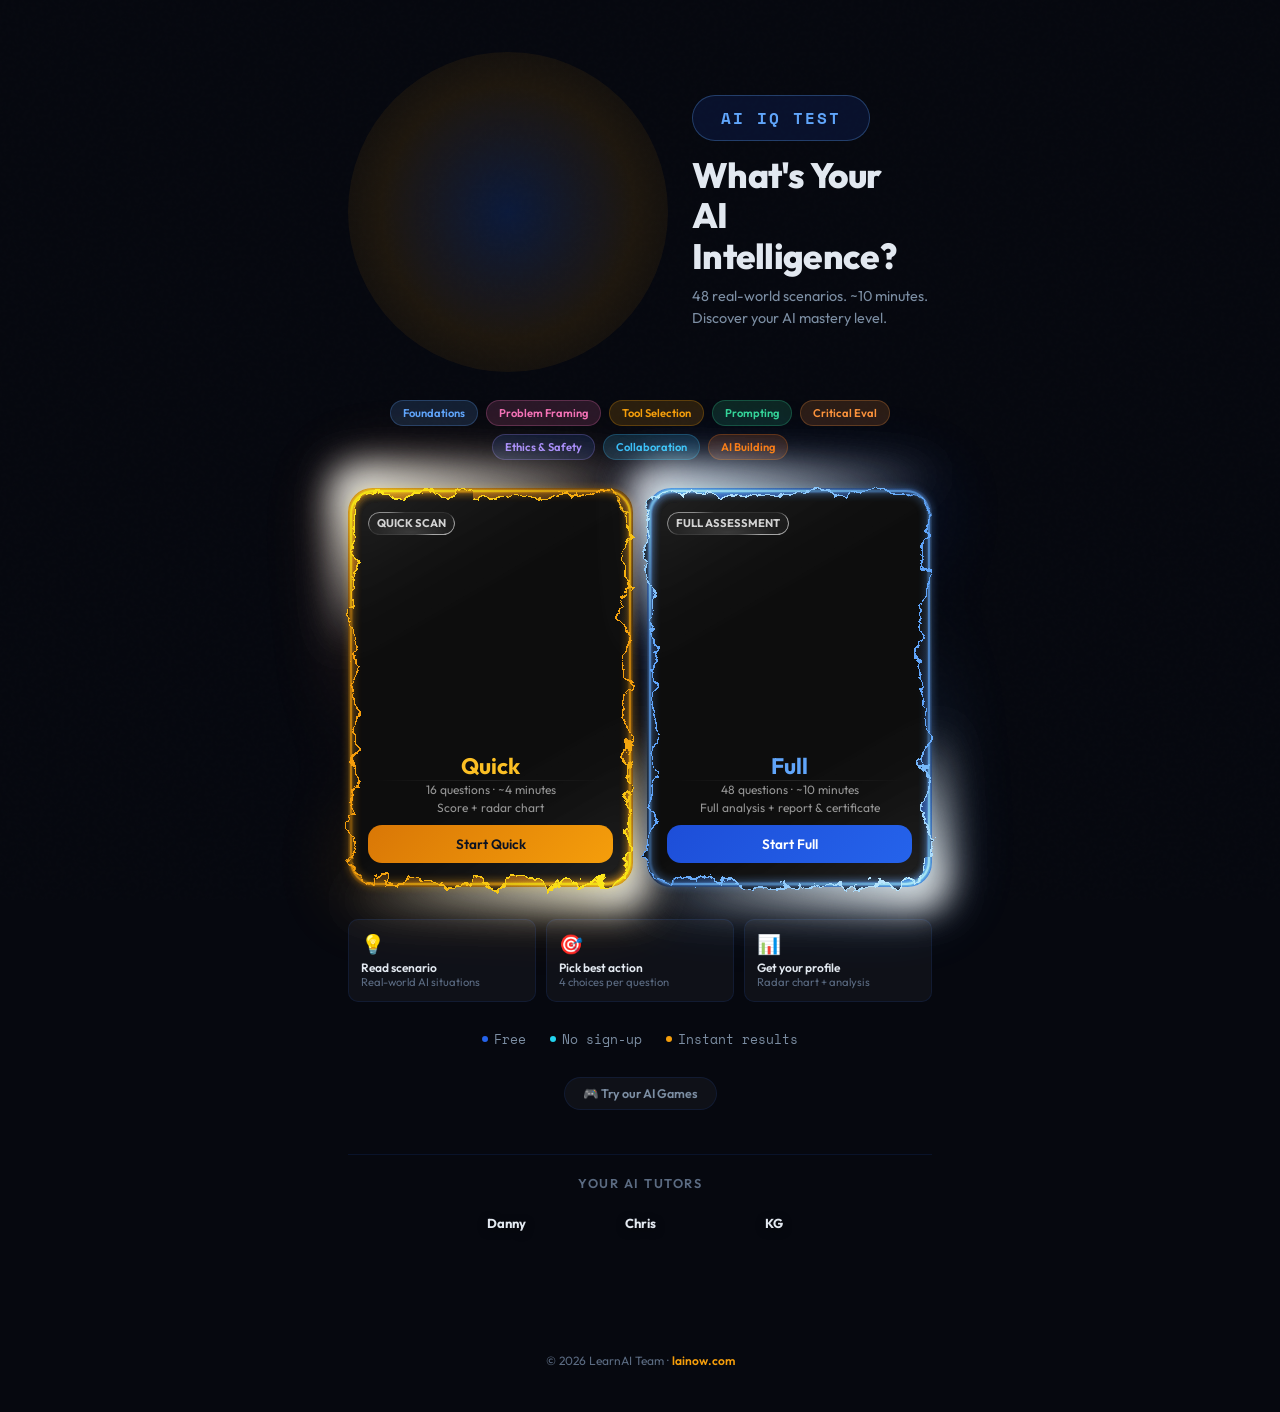
==== commit f9dab812: "feat: electric mode cards, 3D Zdog tutors, feedback modal, UI polish - Replace mode cards with elect" ====
--- a/index.html
+++ b/index.html
@@ -25,6 +25,8 @@
 <link rel="preload" href="images/scenarios/f02.svg" as="image">
 <script src="https://cdnjs.cloudflare.com/ajax/libs/three.js/r128/three.min.js" defer></script>
 <script type="module" src="https://unpkg.com/@splinetool/viewer@1.9.82/build/spline-viewer.js"></script>
+<script src="https://unpkg.com/zdog@1/dist/zdog.dist.min.js" defer></script>
+<script src="https://cdnjs.cloudflare.com/ajax/libs/gsap/2.1.3/TweenMax.min.js" defer></script>
 <link rel="preconnect" href="https://fonts.googleapis.com">
 <link rel="preconnect" href="https://fonts.gstatic.com" crossorigin>
 <link href="https://fonts.googleapis.com/css2?family=Outfit:wght@300;400;500;600;700;800;900&family=Space+Mono:wght@400;700&display=swap" rel="stylesheet">
@@ -477,12 +479,59 @@
 .review-item .ri-best{font-size:.82rem;color:#34d399;font-weight:600;margin-top:4px}
 
 /* ── Footer ── */
+/* ── Tutors Section ── */
+.tutors-section{
+  text-align:center;padding:20px 0 10px;margin-top:20px;margin-bottom:10px;
+  border-top:1px solid var(--border);
+}
+.tutors-title{
+  font-size:.8rem;font-weight:600;color:var(--text-muted);
+  text-transform:uppercase;letter-spacing:1.5px;margin-bottom:16px;
+}
+.tutors-row{
+  display:flex;justify-content:center;gap:24px;
+}
+.tutor-card{
+  display:flex;flex-direction:column;align-items:center;gap:8px;
+  cursor:pointer;transition:transform .3s cubic-bezier(.16,1,.3,1);
+}
+.tutor-card:hover{transform:translateY(-6px) scale(1.05)}
+.tutor-avatar{
+  width:110px;height:110px;border-radius:50%;overflow:hidden;
+  border:2px solid rgba(96,165,250,.2);
+  box-shadow:0 4px 20px rgba(0,0,0,.3);
+  transition:all .3s cubic-bezier(.16,1,.3,1);
+  animation:float 4s ease-in-out infinite;
+}
+.tutor-card:nth-child(2) .tutor-avatar{animation-delay:-1.3s}
+.tutor-card:nth-child(3) .tutor-avatar{animation-delay:-2.6s}
+.tutor-card:hover .tutor-avatar{
+  border-color:rgba(96,165,250,.5);
+  box-shadow:0 8px 30px rgba(37,99,235,.2);
+}
+.tutor-avatar img{width:100%;height:100%;object-fit:cover}
+.tutor-3d{
+  border:none;box-shadow:none;border-radius:0;overflow:visible;
+  background:transparent;position:relative;
+}
+.tutor-3d canvas{
+  width:100%;height:100%;display:block;
+  cursor:grab;
+}
+.tutor-name-top{
+  position:absolute;top:8%;left:50%;transform:translateX(-50%);
+  font-family:'Outfit',sans-serif;font-size:13px;font-weight:700;
+  color:var(--text);pointer-events:none;white-space:nowrap;
+  text-shadow:0 2px 8px rgba(0,0,0,.5);z-index:2;
+}
+@keyframes float{0%,100%{transform:translateY(0)}50%{transform:translateY(-6px)}}
+
 .app-footer{
-  margin-top:auto;padding:20px 0 12px;text-align:center;
+  padding:16px 0;text-align:center;
   font-size:.75rem;color:var(--text-muted);
-  border-top:1px solid var(--border);
-}
-.app-footer a{color:var(--primary-light);text-decoration:none;font-weight:600}
+  position:relative;z-index:10;
+}
+.app-footer a{color:var(--accent);text-decoration:none;font-weight:600}
 .app-footer a:hover{text-decoration:underline}
 
 /* ── Confetti Canvas ── */
@@ -515,28 +564,104 @@
 }
 /* ── Mode Cards ── */
 .mode-cards{display:flex;gap:14px;width:100%}
-.mode-card{
-  flex:1;padding:20px 16px;border-radius:var(--radius);
-  background:var(--bg-card);backdrop-filter:var(--glass-blur);
-  border:1.5px solid var(--border);cursor:pointer;
-  transition:all .35s cubic-bezier(.16,1,.3,1);
-  text-align:center;display:flex;flex-direction:column;align-items:center;gap:10px;
-}
-.mode-card:hover{transform:translateY(-6px);box-shadow:0 20px 40px rgba(0,0,0,.3),0 0 30px rgba(37,99,235,.1)}
-.mode-card--quick:hover{border-color:rgba(245,158,11,.4);box-shadow:0 4px 25px rgba(245,158,11,.15)}
-.mode-card--full:hover{border-color:rgba(37,99,235,.4);box-shadow:0 4px 25px rgba(37,99,235,.15)}
-.mode-card__icon{width:48px;height:48px}
-.mode-card__title{font-size:1rem;font-weight:700}
-.mode-card__details{font-size:.75rem;color:var(--text-dim);line-height:1.5}
-.mode-card__btn{
-  margin-top:auto;padding:10px 20px;border-radius:var(--radius-sm);
+@media(max-width:420px){.mode-cards{flex-direction:column}}
+
+/* ── Electric Card Mode Cards ── */
+.ec-wrap{position:relative;display:inline-block;flex:1;min-width:0;cursor:pointer}
+.ec-wrap .svg-defs{position:absolute;width:0;height:0;overflow:hidden}
+.ec-card{
+  padding:2px;border-radius:1.5em;position:relative;color:#f0f0f0;
+  transition:transform .35s cubic-bezier(.16,1,.3,1);
+}
+.ec-card:hover{transform:translateY(-6px)}
+.ec-inner{position:relative}
+.ec-border{border-radius:1.5em;padding-right:0.15em;padding-bottom:0.15em}
+.ec-main{
+  width:100%;aspect-ratio:7/10;border-radius:1.5em;
+  margin-top:-4px;margin-left:-4px;background:oklch(0.145 0 0);
+}
+.ec-glow1,.ec-glow2,.ec-overlay1,.ec-overlay2,.ec-bg-glow{
+  border-radius:1.5em;position:absolute;inset:0;
+}
+.ec-glow1{filter:blur(1px)}
+.ec-glow2{filter:blur(4px)}
+.ec-overlay1,.ec-overlay2{
+  mix-blend-mode:overlay;transform:scale(1.1);filter:blur(16px);
+  background:linear-gradient(-30deg,white,transparent 30%,transparent 70%,white);
+}
+.ec-overlay1{opacity:1}.ec-overlay2{opacity:.5}
+.ec-bg-glow{filter:blur(32px);transform:scale(1.1);opacity:.3;z-index:-1}
+.ec-content{
+  position:absolute;inset:0;display:flex;flex-direction:column;
+  padding:24px 20px;justify-content:space-between;
+}
+.ec-badge{
+  background:radial-gradient(47% 50% at 50% 88%,rgba(255,255,255,.12) 0%,rgba(255,255,255,0) 100%),rgba(255,255,255,.04);
+  border-radius:14px;width:fit-content;padding:.4em .8em;
+  text-transform:uppercase;font-weight:700;font-size:.7em;
+  color:rgba(255,255,255,.8);position:relative;
+}
+.ec-badge::before{
+  content:'';position:absolute;inset:0;padding:1px;border-radius:inherit;
+  background:linear-gradient(150deg,rgba(255,255,255,.48) 17%,rgba(255,255,255,.08) 30%,rgba(255,255,255,.08) 68%,rgba(255,255,255,.6) 82%);
+  mask:linear-gradient(#fff 0 0) content-box,linear-gradient(#fff 0 0);
+  mask-composite:exclude;-webkit-mask-composite:xor;pointer-events:none;
+}
+.ec-title{font-size:1.4em;font-weight:700;margin-top:auto}
+.ec-divider{border:none;height:1px;background:currentColor;opacity:.1;
+  mask-image:linear-gradient(to right,transparent,black,transparent);-webkit-mask-image:linear-gradient(to right,transparent,black,transparent)}
+.ec-desc{font-size:.75em;opacity:.6;line-height:1.5}
+.ec-btn{
+  margin-top:8px;padding:10px 20px;border-radius:var(--radius-sm);
   font-family:'Outfit',sans-serif;font-size:.85rem;font-weight:600;
-  border:none;cursor:pointer;width:100%;transition:all .2s;
-}
-.mode-card--quick .mode-card__btn{background:linear-gradient(135deg,#d97706,var(--accent));color:#0c1222}
-.mode-card--full .mode-card__btn{background:linear-gradient(135deg,var(--primary-dark),var(--primary));color:#fff}
-@media(max-width:420px){.mode-cards{flex-direction:column}}
-/* ── Feedback Screen ── */
+  border:none;cursor:pointer;width:100%;transition:all .2s;color:#fff;
+}
+
+/* Quick = orange */
+.ec-wrap--quick .ec-card{
+  background:linear-gradient(-30deg,rgba(217,119,6,.4),transparent,rgba(217,119,6,.4)),linear-gradient(to bottom,oklch(0.185 0 0),oklch(0.185 0 0));
+}
+.ec-wrap--quick .ec-border{border:2px solid rgba(245,158,11,.5)}
+.ec-wrap--quick .ec-main{border:2px solid #f59e0b;filter:url(#ec-swirl-q)}
+.ec-wrap--quick .ec-glow1{border:2px solid rgba(245,158,11,.6)}
+.ec-wrap--quick .ec-glow2{border:2px solid #f59e0b}
+.ec-wrap--quick .ec-bg-glow{background:linear-gradient(-30deg,#f59e0b,transparent,#dd8448)}
+.ec-wrap--quick .ec-btn{background:linear-gradient(135deg,#d97706,#f59e0b);color:#0c1222}
+
+/* Full = blue */
+.ec-wrap--full .ec-card{
+  background:linear-gradient(-30deg,rgba(37,99,235,.4),transparent,rgba(37,99,235,.4)),linear-gradient(to bottom,oklch(0.185 0 0),oklch(0.185 0 0));
+}
+.ec-wrap--full .ec-border{border:2px solid rgba(96,165,250,.5)}
+.ec-wrap--full .ec-main{border:2px solid #60a5fa;filter:url(#ec-swirl-f)}
+.ec-wrap--full .ec-glow1{border:2px solid rgba(96,165,250,.6)}
+.ec-wrap--full .ec-glow2{border:2px solid #60a5fa}
+.ec-wrap--full .ec-bg-glow{background:linear-gradient(-30deg,#60a5fa,transparent,#2563eb)}
+.ec-wrap--full .ec-btn{background:linear-gradient(135deg,#1d4ed8,#2563eb)}
+/* ── Feedback Modal ── */
+.fb-modal-overlay{
+  display:none;position:fixed;inset:0;z-index:100;
+  background:rgba(0,0,0,.6);backdrop-filter:blur(8px);
+  align-items:center;justify-content:center;
+  animation:fadeUp .3s ease-out;
+}
+.fb-modal-overlay.active{display:flex}
+.fb-modal{
+  position:relative;max-width:380px;width:90%;
+  border-radius:var(--radius);
+  border:1px solid var(--border);
+  box-shadow:0 20px 60px rgba(0,0,0,.5);
+  overflow:hidden;
+  animation:popIn .35s cubic-bezier(.16,1,.3,1);
+}
+.fb-modal-close{
+  position:absolute;top:12px;right:14px;z-index:2;
+  background:none;border:none;color:rgba(255,255,255,.5);
+  font-size:1.5rem;cursor:pointer;line-height:1;
+  transition:color .2s;
+}
+.fb-modal-close:hover{color:#fff}
+/* ── Feedback Content ── */
 .feedback-wrap{
   display:flex;flex-direction:column;align-items:center;gap:24px;
   padding:32px 20px;border-radius:var(--radius);
@@ -642,38 +767,75 @@
         <span class="dim-pill" style="background:rgba(56,189,248,.15);color:var(--dim-collab);border-color:rgba(56,189,248,.25)">Collaboration</span>
         <span class="dim-pill" style="background:rgba(249,115,22,.15);color:#f97316;border-color:rgba(249,115,22,.25)">AI Building</span>
       </div>
+      <!-- SVG filter defs for electric cards -->
+      <svg class="svg-defs" xmlns="http://www.w3.org/2000/svg" aria-hidden="true" style="position:absolute;width:0;height:0;overflow:hidden">
+        <defs>
+          <filter id="ec-swirl-q" colorInterpolationFilters="sRGB" x="-20%" y="-20%" width="140%" height="140%">
+            <feTurbulence type="turbulence" baseFrequency="0.02" numOctaves="10" result="n1" seed="1"/>
+            <feOffset in="n1" result="o1"><animate attributeName="dy" values="700;0" dur="6s" repeatCount="indefinite" calcMode="linear"/></feOffset>
+            <feTurbulence type="turbulence" baseFrequency="0.02" numOctaves="10" result="n2" seed="1"/>
+            <feOffset in="n2" result="o2"><animate attributeName="dy" values="0;-700" dur="6s" repeatCount="indefinite" calcMode="linear"/></feOffset>
+            <feTurbulence type="turbulence" baseFrequency="0.02" numOctaves="10" result="n3" seed="2"/>
+            <feOffset in="n3" result="o3"><animate attributeName="dx" values="490;0" dur="6s" repeatCount="indefinite" calcMode="linear"/></feOffset>
+            <feTurbulence type="turbulence" baseFrequency="0.02" numOctaves="10" result="n4" seed="2"/>
+            <feOffset in="n4" result="o4"><animate attributeName="dx" values="0;-490" dur="6s" repeatCount="indefinite" calcMode="linear"/></feOffset>
+            <feComposite in="o1" in2="o2" result="p1"/><feComposite in="o3" in2="o4" result="p2"/>
+            <feBlend in="p1" in2="p2" mode="color-dodge" result="cn"/>
+            <feDisplacementMap in="SourceGraphic" in2="cn" scale="30" xChannelSelector="R" yChannelSelector="B"/>
+          </filter>
+          <filter id="ec-swirl-f" colorInterpolationFilters="sRGB" x="-20%" y="-20%" width="140%" height="140%">
+            <feTurbulence type="turbulence" baseFrequency="0.02" numOctaves="10" result="n1" seed="3"/>
+            <feOffset in="n1" result="o1"><animate attributeName="dy" values="700;0" dur="7s" repeatCount="indefinite" calcMode="linear"/></feOffset>
+            <feTurbulence type="turbulence" baseFrequency="0.02" numOctaves="10" result="n2" seed="3"/>
+            <feOffset in="n2" result="o2"><animate attributeName="dy" values="0;-700" dur="7s" repeatCount="indefinite" calcMode="linear"/></feOffset>
+            <feTurbulence type="turbulence" baseFrequency="0.02" numOctaves="10" result="n3" seed="4"/>
+            <feOffset in="n3" result="o3"><animate attributeName="dx" values="490;0" dur="7s" repeatCount="indefinite" calcMode="linear"/></feOffset>
+            <feTurbulence type="turbulence" baseFrequency="0.02" numOctaves="10" result="n4" seed="4"/>
+            <feOffset in="n4" result="o4"><animate attributeName="dx" values="0;-490" dur="7s" repeatCount="indefinite" calcMode="linear"/></feOffset>
+            <feComposite in="o1" in2="o2" result="p1"/><feComposite in="o3" in2="o4" result="p2"/>
+            <feBlend in="p1" in2="p2" mode="color-dodge" result="cn"/>
+            <feDisplacementMap in="SourceGraphic" in2="cn" scale="30" xChannelSelector="R" yChannelSelector="B"/>
+          </filter>
+        </defs>
+      </svg>
       <div class="mode-cards">
-        <div class="mode-card mode-card--quick" onclick="startTest('quick')">
-          <svg class="mode-card__icon" viewBox="0 0 48 48" fill="none" xmlns="http://www.w3.org/2000/svg">
-            <circle cx="24" cy="24" r="20" stroke="#f59e0b" stroke-width="2.5" opacity=".2"/>
-            <circle cx="24" cy="24" r="20" stroke="#f59e0b" stroke-width="2.5" stroke-dasharray="94.25 31.42" stroke-linecap="round"/>
-            <path d="M24 14v10l7 4" stroke="#fbbf24" stroke-width="2.5" stroke-linecap="round" stroke-linejoin="round"/>
-            <circle cx="24" cy="24" r="3" fill="#f59e0b"/>
-          </svg>
-          <div class="mode-card__title" style="color:var(--accent)">Quick</div>
-          <div class="mode-card__details">
-            16 questions<br>~4 minutes<br>Score + radar chart
+        <div class="ec-wrap ec-wrap--quick" onclick="startTest('quick')">
+          <div class="ec-card">
+            <div class="ec-inner">
+              <div class="ec-border"><div class="ec-main"></div></div>
+              <div class="ec-glow1"></div><div class="ec-glow2"></div>
+            </div>
+            <div class="ec-overlay1"></div><div class="ec-overlay2"></div>
+            <div class="ec-bg-glow"></div>
+            <div class="ec-content">
+              <div><div class="ec-badge">Quick Scan</div></div>
+              <div>
+                <div class="ec-title" style="color:#fbbf24">Quick</div>
+                <hr class="ec-divider">
+                <div class="ec-desc">16 questions &middot; ~4 minutes<br>Score + radar chart</div>
+                <button class="ec-btn">Start Quick</button>
+              </div>
+            </div>
           </div>
-          <button class="mode-card__btn">Start Quick</button>
         </div>
-        <div class="mode-card mode-card--full" onclick="startTest('full')">
-          <svg class="mode-card__icon" viewBox="0 0 48 48" fill="none" xmlns="http://www.w3.org/2000/svg">
-            <circle cx="24" cy="24" r="20" stroke="#2563eb" stroke-width="1" opacity=".15"/>
-            <circle cx="24" cy="24" r="13" stroke="#2563eb" stroke-width="1" opacity=".15"/>
-            <circle cx="24" cy="24" r="6" stroke="#2563eb" stroke-width="1" opacity=".15"/>
-            <polygon points="24,4 28.5,17 42,17 31,26 35,40 24,31 13,40 17,26 6,17 19.5,17" fill="none" stroke="#60a5fa" stroke-width="2" stroke-linejoin="round" opacity=".8"/>
-            <circle cx="24" cy="4" r="2.5" fill="#60a5fa"/>
-            <circle cx="42" cy="17" r="2" fill="#38bdf8"/>
-            <circle cx="35" cy="40" r="2" fill="#2563eb"/>
-            <circle cx="13" cy="40" r="2" fill="#38bdf8"/>
-            <circle cx="6" cy="17" r="2" fill="#60a5fa"/>
-            <circle cx="24" cy="24" r="3" fill="#2563eb"/>
-          </svg>
-          <div class="mode-card__title" style="color:var(--primary-light)">Full</div>
-          <div class="mode-card__details">
-            48 questions<br>~10 minutes<br>Full analysis + report<br>&amp; certificate
+        <div class="ec-wrap ec-wrap--full" onclick="startTest('full')">
+          <div class="ec-card">
+            <div class="ec-inner">
+              <div class="ec-border"><div class="ec-main"></div></div>
+              <div class="ec-glow1"></div><div class="ec-glow2"></div>
+            </div>
+            <div class="ec-overlay1"></div><div class="ec-overlay2"></div>
+            <div class="ec-bg-glow"></div>
+            <div class="ec-content">
+              <div><div class="ec-badge">Full Assessment</div></div>
+              <div>
+                <div class="ec-title" style="color:#60a5fa">Full</div>
+                <hr class="ec-divider">
+                <div class="ec-desc">48 questions &middot; ~10 minutes<br>Full analysis + report &amp; certificate</div>
+                <button class="ec-btn">Start Full</button>
+              </div>
+            </div>
           </div>
-          <button class="mode-card__btn">Start Full</button>
         </div>
       </div>
       <div style="display:flex;flex-wrap:wrap;gap:10px;width:100%;text-align:left;margin-top:4px">
@@ -802,7 +964,6 @@
         <button class="btn btn-share" style="flex:1;min-width:90px" onclick="shareViaSMS()">&#128172; Text</button>
         <button class="btn btn-share" style="flex:1;min-width:90px" onclick="shareResults()">&#128279; Copy</button>
       </div>
-      <button class="btn btn-outline btn-full" style="margin-top:6px" onclick="showFeedbackScreen()">&#128172; Rate This Test</button>
       <button class="btn btn-outline btn-full" style="margin-top:6px;opacity:.7" onclick="retakeQuiz()">&#8635; Retake Quiz</button>
       <div class="card" id="upsell-card" style="display:none;text-align:center;border-color:rgba(37,99,235,.2)">
         <h3 style="color:var(--primary-light);margin-bottom:8px">Want deeper insights?</h3>
@@ -831,42 +992,68 @@
     </a>
   </div>
 
-  <!-- SCREEN: Feedback -->
-  <div class="screen" id="screen-feedback" role="main" aria-label="Feedback">
-    <div class="feedback-wrap" id="feedback-wrap">
-      <h2 style="color:inherit;margin-bottom:0">How was this test?</h2>
-      <div class="feedback-face">
-        <div class="feedback-eyes">
-          <div class="feedback-eye" id="fb-eye-l"></div>
-          <div class="feedback-eye" id="fb-eye-r"></div>
+  <!-- Feedback Modal -->
+  <div class="fb-modal-overlay" id="fb-modal" onclick="if(event.target===this)closeFeedbackModal()">
+    <div class="fb-modal">
+      <button class="fb-modal-close" onclick="closeFeedbackModal()">&times;</button>
+      <div class="feedback-wrap" id="feedback-wrap">
+        <h2 style="color:inherit;margin-bottom:0;font-size:1.2rem">How was this test?</h2>
+        <div class="feedback-face">
+          <div class="feedback-eyes">
+            <div class="feedback-eye" id="fb-eye-l"></div>
+            <div class="feedback-eye" id="fb-eye-r"></div>
+          </div>
+          <div class="feedback-mouth" id="fb-mouth">
+            <svg width="100%" height="100%" viewBox="0 0 100 60" fill="none">
+              <path d="M10 30 Q50 70 90 30" stroke="#000" stroke-width="12" stroke-linecap="round" id="fb-mouth-path"/>
+            </svg>
+          </div>
         </div>
-        <div class="feedback-mouth" id="fb-mouth">
-          <svg width="100%" height="100%" viewBox="0 0 100 60" fill="none">
-            <path d="M10 30 Q50 70 90 30" stroke="#000" stroke-width="12" stroke-linecap="round" id="fb-mouth-path"/>
-          </svg>
+        <div class="feedback-label" id="fb-label">NOT BAD</div>
+        <div class="feedback-track">
+          <div class="feedback-track-line" id="fb-track-line"></div>
+          <button class="feedback-dot" onclick="setFeedback(0)"></button>
+          <button class="feedback-dot" onclick="setFeedback(1)"></button>
+          <button class="feedback-dot" onclick="setFeedback(2)"></button>
+          <div class="feedback-indicator" id="fb-indicator">
+            <svg width="100%" height="100%" viewBox="0 0 100 60" fill="none">
+              <path d="M10 30 Q50 70 90 30" stroke="#000" stroke-width="12" stroke-linecap="round" id="fb-ind-path"/>
+            </svg>
+          </div>
         </div>
+        <div class="feedback-labels" id="fb-labels">
+          <span>Bad</span><span>Not Bad</span><span>Good</span>
+        </div>
+        <textarea class="feedback-comment" id="fb-comment" placeholder="Any comments? (optional)" rows="3"></textarea>
+        <button class="feedback-submit" id="fb-submit" onclick="submitFeedback()">Submit Feedback</button>
+        <button class="feedback-skip" onclick="closeFeedbackModal()">Skip</button>
       </div>
-      <div class="feedback-label" id="fb-label">NOT BAD</div>
-      <div class="feedback-track">
-        <div class="feedback-track-line" id="fb-track-line"></div>
-        <button class="feedback-dot" onclick="setFeedback(0)"></button>
-        <button class="feedback-dot" onclick="setFeedback(1)"></button>
-        <button class="feedback-dot" onclick="setFeedback(2)"></button>
-        <div class="feedback-indicator" id="fb-indicator">
-          <svg width="100%" height="100%" viewBox="0 0 100 60" fill="none">
-            <path d="M10 30 Q50 70 90 30" stroke="#000" stroke-width="12" stroke-linecap="round" id="fb-ind-path"/>
-          </svg>
-        </div>
-      </div>
-      <div class="feedback-labels" id="fb-labels">
-        <span>Bad</span><span>Not Bad</span><span>Good</span>
-      </div>
-      <textarea class="feedback-comment" id="fb-comment" placeholder="Any comments? (optional)" rows="3"></textarea>
-      <button class="feedback-submit" id="fb-submit" onclick="submitFeedback()">Submit Feedback</button>
-      <button class="feedback-skip" onclick="skipFeedback()">Skip</button>
     </div>
   </div>
 
+  <div class="tutors-section">
+    <div class="tutors-title">Your AI Tutors</div>
+    <div class="tutors-row">
+      <a class="tutor-card" href="https://lainow.com" target="_blank">
+        <div class="tutor-avatar tutor-3d">
+          <span class="tutor-name-top">Danny</span>
+          <canvas id="tutor-danny" width="200" height="200"></canvas>
+        </div>
+      </a>
+      <a class="tutor-card" href="https://lainow.com" target="_blank">
+        <div class="tutor-avatar tutor-3d">
+          <span class="tutor-name-top">Chris</span>
+          <canvas id="tutor-chris" width="200" height="200"></canvas>
+        </div>
+      </a>
+      <a class="tutor-card" href="https://lainow.com" target="_blank">
+        <div class="tutor-avatar tutor-3d">
+          <span class="tutor-name-top">KG</span>
+          <canvas id="tutor-kg" width="200" height="200"></canvas>
+        </div>
+      </a>
+    </div>
+  </div>
   <footer class="app-footer">&copy; 2026 LearnAI Team &middot; <a href="https://lainow.com" target="_blank">lainow.com</a></footer>
 </div>
 
@@ -1013,15 +1200,10 @@
   if(screenId==='screen-landing'){
     robot.classList.add('robot-landing');
     robot.style.position='relative';
+    robot.style.display='';
     if(slot)slot.appendChild(robot);
-  } else if(screenId==='screen-results'||screenId==='screen-feedback'){
-    robot.classList.add('robot-results');
-    robot.style.position='fixed';
-    document.body.appendChild(robot);
   } else {
-    robot.classList.add('robot-small');
-    robot.style.position='fixed';
-    document.body.appendChild(robot);
+    robot.style.display='none';
   }
 }
 
@@ -1136,6 +1318,8 @@
       return;
     }
     buildResults();showScreen('screen-results');
+    // Show feedback modal after a short delay
+    setTimeout(showFeedbackModal,2000);
     const finalScore=answers.reduce((s,a)=>s+a.score,0);
     const finalPct=Math.round((finalScore/(activeQuestions.length*4))*100);
     if(testMode==='quick'?finalPct>=67:finalScore>=120)launchConfetti();
@@ -1974,36 +2158,7 @@
   }
 })();
 
-// Show previous results per mode
-(function(){
-  try{
-    ['quick','full'].forEach(mode=>{
-      const prefix='ai_iq_'+mode+'_';
-      const keys=Object.keys(localStorage).filter(k=>k.startsWith(prefix));
-      if(!keys.length){
-        // Check legacy keys (no mode prefix) for 'full' mode
-        if(mode==='full'){
-          const legacyKeys=Object.keys(localStorage).filter(k=>k.startsWith('ai_iq_')&&!k.startsWith('ai_iq_quick_')&&!k.startsWith('ai_iq_full_'));
-          if(legacyKeys.length) keys.push(...legacyKeys);
-        }
-        if(!keys.length) return;
-      }
-      let latest=null;
-      keys.forEach(k=>{
-        try{
-          const d=JSON.parse(localStorage.getItem(k));
-          if(!latest||d.timestamp>latest.timestamp) latest=d;
-        }catch(e){}
-      });
-      if(!latest) return;
-      const scoreText=mode==='quick'?(latest.percentage||0)+'%':`${latest.total_score}/192`;
-      const div=document.createElement('div');
-      div.style.cssText='margin-top:8px;padding:8px 14px;border-radius:var(--radius-xs);background:var(--surface);border:1px solid var(--border);font-size:.75rem;color:var(--text-dim);text-align:center';
-      div.innerHTML=`Previous ${mode} result: <strong style="color:var(--text)">${scoreText}</strong> (${latest.level}) — ${latest.participant_name||'Anonymous'}`;
-      document.querySelector('.landing-stats').after(div);
-    });
-  }catch(e){}
-})();
+// Previous results banner removed — clean landing page
 
 console.log(`${QUESTIONS.length} questions loaded (inline)`);
 
@@ -2120,9 +2275,12 @@
   document.getElementById('fb-comment').style.borderColor=s.track;
 }
 
-function showFeedbackScreen(){
-  showScreen('screen-feedback');
-  setFeedback(1); // reset to "Not Bad"
+function showFeedbackModal(){
+  setFeedback(1);
+  document.getElementById('fb-modal').classList.add('active');
+}
+function closeFeedbackModal(){
+  document.getElementById('fb-modal').classList.remove('active');
 }
 
 function submitFeedback(){
@@ -2159,12 +2317,232 @@
   setTimeout(()=>form.remove(),2000);
 
   showToast('Thanks for your feedback!');
-  showScreen('screen-results');
-}
-
-function skipFeedback(){
-  showScreen('screen-results');
-}
+  closeFeedbackModal();
+}
+
+
+// ─── 3D Tutor Characters ──────────────────────────────────────────────
+(function initTutors(){
+  if(typeof Zdog==='undefined'||typeof TweenMax==='undefined'){
+    setTimeout(initTutors,200);return;
+  }
+
+  var PALETTES = {
+    danny: { dark:"#080000",light:"#fff",skin:"hsl(120,40%,80%)",skinHighlight:"hsl(120,40%,90%)",skinShadow:"hsl(120,30%,60%)",flesh:"hsl(120,50%,30%)",initial:"D" },
+    chris: { dark:"#080000",light:"#fff",skin:"hsl(25,60%,75%)",skinHighlight:"hsl(25,55%,85%)",skinShadow:"hsl(25,45%,55%)",flesh:"hsl(0,50%,35%)",initial:"C" },
+    kg:    { dark:"#080000",light:"#fff",skin:"hsl(140,35%,70%)",skinHighlight:"hsl(140,35%,82%)",skinShadow:"hsl(140,28%,50%)",flesh:"hsl(140,45%,28%)",initial:"K" }
+  };
+
+  function createTutorModel(illo, PALETTE, initial) {
+    var headAnchor = new Zdog.Anchor({ addTo: illo, translate: { y: -42 } });
+    new Zdog.Group({ addTo: headAnchor });
+    new Zdog.Shape({ addTo: headAnchor.children[0], stroke: 228, color: PALETTE.skinShadow, path: [{ x: -4.5 }, { x: 4.5 }] });
+    new Zdog.Shape({ addTo: headAnchor.children[0], stroke: 216, color: PALETTE.skin, translate: { x: -4.5 } });
+
+    var eyeAnchor = new Zdog.Anchor({ addTo: headAnchor, translate: { x: -66, y: -30, z: 84 }, rotate: { y: Zdog.TAU / 11 } });
+    var eyeGroup = new Zdog.Group({ addTo: eyeAnchor });
+    new Zdog.Shape({ addTo: eyeGroup, fill: true, stroke: 0, color: PALETTE.skinShadow, scale: 1.15, path: [ { x: 0, y: 0, z: 3 }, { bezier: [ { x: 24, y: 0, z: 3 }, { x: 36, y: 21, z: 0 }, { x: 36, y: 36, z: 0 } ] }, { bezier: [ { x: 36, y: 51, z: 0 }, { x: 24, y: 63, z: 3 }, { x: 0, y: 63, z: 3 } ] }, { bezier: [ { x: -24, y: 63, z: 3 }, { x: -36, y: 51, z: 0 }, { x: -36, y: 36, z: 0 } ] }, { bezier: [ { x: -36, y: 21, z: 0 }, { x: -24, y: 0, z: 3 }, { x: 0, y: 0, z: 3 } ] } ] });
+    var eye = new Zdog.Shape({addTo: eyeGroup, fill: true, stroke: 3, color: PALETTE.dark, translate: { y: 6 }, path: [{x:0,y:0,z:3},{bezier:[{x:24,y:0,z:3},{x:36,y:21,z:0},{x:36,y:36,z:0}]},{bezier:[{x:36,y:51,z:0},{x:24,y:63,z:3},{x:0,y:63,z:3}]},{bezier:[{x:-24,y:63,z:3},{x:-36,y:51,z:0},{x:-36,y:36,z:0}]},{bezier:[{x:-36,y:21,z:0},{x:-24,y:0,z:3},{x:0,y:0,z:3}]}]});
+    eye.copy({ addTo: eye, fill: true, color: PALETTE.light, scale: 0.4, translate: { x: -9, y: 9, z: 3 } });
+    // No tears - happy tutors!
+    var eyeLeft = eyeAnchor.copyGraph({ translate: { x: 66, y: -30, z: 84 }, rotate: { y: Zdog.TAU / -11 } });
+
+    // Smiling mouth
+    var mouthAnchor = new Zdog.Anchor({ addTo: headAnchor, translate: { y: 36, z: 96 }, rotate: { x: Zdog.TAU / -45 } });
+    var mouthGroup = new Zdog.Group({ addTo: mouthAnchor });
+    // Mouth shadow
+    new Zdog.Shape({ addTo: mouthGroup, stroke: 3, fill: true, color: PALETTE.skinShadow, scale: 1.1, translate: {y:-5}, path: [{x:0,y:0},{bezier:[{x:22,y:0,z:0},{x:35,y:10,z:-4},{x:35,y:15,z:-4}]},{bezier:[{x:35,y:30,z:-4},{x:20,y:40,z:-3},{x:0,y:40,z:-3}]},{bezier:[{x:-20,y:40,z:-3},{x:-35,y:30,z:-4},{x:-35,y:15,z:-4}]},{bezier:[{x:-35,y:10,z:-4},{x:-22,y:0,z:0},{x:0,y:0,z:0}]}] });
+    // Mouth fill
+    new Zdog.Shape({ addTo: mouthGroup, stroke: 0, fill: true, color: PALETTE.flesh, path: [{x:0,y:0},{bezier:[{x:22,y:0,z:0},{x:35,y:10,z:-4},{x:35,y:15,z:-4}]},{bezier:[{x:35,y:30,z:-4},{x:20,y:40,z:-3},{x:0,y:40,z:-3}]},{bezier:[{x:-20,y:40,z:-3},{x:-35,y:30,z:-4},{x:-35,y:15,z:-4}]},{bezier:[{x:-35,y:10,z:-4},{x:-22,y:0,z:0},{x:0,y:0,z:0}]}] });
+    // Teeth
+    new Zdog.Shape({ addTo: mouthGroup, stroke: 7, fill: false, color: PALETTE.light, translate: {y:10,z:-3}, path: [{x:-20,y:0,z:0},{bezier:[{x:-10,y:8,z:-2},{x:10,y:8,z:-2},{x:20,y:0,z:0}]}], closed: false });
+    // Smile curve (wider, upturned)
+    var lipGroup = new Zdog.Group({ addTo: mouthAnchor });
+    new Zdog.Shape({ addTo: lipGroup, stroke: 7, fill: false, translate: {y:2,z:-2}, color: PALETTE.skinShadow, path: [{x:-30,y:18,z:-4},{bezier:[{x:-30,y:30,z:-4},{x:-20,y:36,z:-3},{x:-15,y:36,z:-3}]}], closed: false });
+    new Zdog.Shape({ addTo: lipGroup, stroke: 7, fill: false, translate: {y:-2,z:0}, color: PALETTE.skinHighlight, path: [{x:-30,y:18,z:-4},{bezier:[{x:-30,y:30,z:-4},{x:-20,y:36,z:-3},{x:-15,y:36,z:-3}]}], closed: false });
+    var lipLeftGroup = lipGroup.copyGraph();
+    lipLeftGroup.children.forEach(function(lip){ lip.scale.x = -1; });
+
+    var bodyAnchor = new Zdog.Anchor({ addTo: illo, translate: { y: 81 } });
+    var bodyGroup = new Zdog.Group({ addTo: bodyAnchor });
+    var bodyUpperGroup = new Zdog.Group({ addTo: bodyGroup });
+    var bodyUpper = new Zdog.Shape({ addTo: bodyUpperGroup, stroke: 63, fill: true, color: PALETTE.skinShadow, translate: { y: 6 } });
+    bodyUpper.copy({ stroke: 57, color: PALETTE.skin, translate: { x: -3 } });
+
+    // Blue suit jacket (over body)
+    var jacketColor = 'hsl(220,55%,30%)';
+    var jacketLight = 'hsl(220,50%,38%)';
+    // Jacket body
+    new Zdog.Shape({ addTo: bodyUpperGroup, stroke: 58, fill: true, color: jacketColor, translate: { y: 8, z: 2 } });
+    new Zdog.Shape({ addTo: bodyUpperGroup, stroke: 52, fill: true, color: jacketLight, translate: { x: -2, y: 8, z: 4 } });
+    // Shirt/collar V shape
+    new Zdog.Shape({ addTo: bodyUpperGroup, stroke: 6, color: '#ddd', translate: {y:-8,z:30}, path: [{x:-12,y:0,z:0},{x:0,y:18,z:0},{x:12,y:0,z:0}], closed: false });
+    // Tie
+    new Zdog.Shape({ addTo: bodyUpperGroup, stroke: 5, color: 'hsl(220,60%,25%)', translate: {y:5,z:32}, path: [{x:0,y:0},{x:0,y:22}], closed: false });
+    // No badge on body - "LAI" text overlay handled in HTML
+
+    var armGroup = new Zdog.Group({ addTo: bodyAnchor, translate: { z: -6 }, rotate: { x: Zdog.TAU / 16 } });
+    // Suit sleeves (jacket colored arms)
+    var arm = new Zdog.Shape({ addTo: armGroup, stroke: 30, color: jacketColor, path: [{x:-35,y:-6,z:0},{bezier:[{x:-33,y:-6,z:0},{x:-45,y:-6,z:0},{x:-54,y:30,z:0}]}], closed: false });
+    arm.copy({ stroke: 27, color: jacketLight });
+    var armLeft = armGroup.copyGraph({ rotate: { x: Zdog.TAU / 16, y: Zdog.TAU / 2 } });
+    armLeft.children[1].stroke = 21;
+    armLeft.children[1].translate = { x: 1, y: 1 };
+
+    var bodyLowerGroup = new Zdog.Group({ addTo: bodyGroup, translate: { y: 30 } });
+    // Lower body also in jacket
+    new Zdog.Shape({ addTo: bodyLowerGroup, stroke: 69, fill: true, color: jacketColor, translate: {y:6}, path: [{x:-4.5},{x:4.5}] }).copy({ stroke: 66, color: jacketLight, translate: {x:-3,y:4.5}, path: [{x:-4.5},{x:4.5}] });
+
+    var legGroup = new Zdog.Group({ addTo: illo, translate: { y: 141, z: -3 } });
+    new Zdog.Shape({ addTo: legGroup, stroke: 28, color: PALETTE.skinShadow, translate: {y:6}, path: [{x:-21,y:-6,z:0},{bezier:[{x:-18,y:-6,z:0},{x:-24,y:-6,z:0},{x:-24,y:24,z:0}]}], closed: false }).copy({ stroke: 24, color: PALETTE.skin });
+    var footGroup = new Zdog.Group({ addTo: legGroup, translate: { x: -25, y: 42, z: 4 }, rotate: { x: Zdog.TAU / 4 } });
+    new Zdog.Hemisphere({ addTo: footGroup, stroke: 5, diameter: 23, color: PALETTE.skinShadow, backface: PALETTE.skinShadow }).copy({ diameter: 20, color: PALETTE.skin, backface: PALETTE.skin, translate: { y: -2, z: 2 } });
+    var legLeft = legGroup.copyGraph({ rotate: { y: Zdog.TAU / 2 } });
+    legLeft.children[1].stroke = 20;
+    legLeft.children[1].translate = { x: 1, y: 9 };
+    legLeft.children[2].translate = { x: -25, y: 42, z: -4 };
+
+    return { headAnchor: headAnchor, bodyAnchor: bodyAnchor, bodyUpper: bodyUpper, eyeRight: eye, eyeLeft: eyeLeft.children[0] };
+  }
+
+  var tutors = [];
+
+  function createTutor(canvasId, palette){
+    var canvas = document.getElementById(canvasId);
+    if(!canvas) return null;
+
+    var illo = new Zdog.Illustration({
+      element: canvas,
+      zoom: 0.45,
+      dragRotate: true,
+    });
+
+    var model = createTutorModel(illo, palette, palette.initial);
+
+    // Breathing animation
+    TweenMax.to(model.bodyUpper.scale, 0.5, { x:0.95, y:0.97, repeat:-1, yoyo:true, ease:Sine.easeInOut });
+
+    // Blinking
+    var blink = function(){
+      var delay = Math.random()*6+2;
+      TweenMax.to([model.eyeRight.scale, model.eyeLeft.scale], 0.07, { y:0, repeat:1, yoyo:true, delay:delay, onComplete:blink });
+    };
+    blink();
+
+    // Look around
+    var lookAround = function(){
+      var ry = (Math.random()*40-20)/360*Zdog.TAU;
+      var dur = Math.random()+0.5;
+      TweenLite.to(model.headAnchor.rotate, dur, { y:ry, ease:Sine.easeInOut });
+      TweenLite.to(model.bodyAnchor.rotate, dur, { y:ry/2, ease:Sine.easeInOut, onComplete:function(){
+        setTimeout(lookAround, Math.random()*2000+1000);
+      }});
+    };
+    lookAround();
+
+    // Render loop
+    var animate = function(){
+      illo.updateRenderGraph();
+      requestAnimationFrame(animate);
+    };
+    animate();
+
+    return { illo: illo, model: model };
+  }
+
+  // Hair styles
+  function addDannyHair(model){
+    // Short brown curly hair — small rounded bumps on top of head
+    var hairColor = 'hsl(30,40%,35%)';
+    var hairHighlight = 'hsl(30,35%,45%)';
+    var head = model.headAnchor;
+    var positions = [
+      {x:0,y:-115,z:20},{x:-30,y:-112,z:15},{x:30,y:-112,z:15},
+      {x:-55,y:-100,z:10},{x:55,y:-100,z:10},{x:-20,y:-118,z:30},
+      {x:20,y:-118,z:30},{x:0,y:-110,z:40},{x:-40,y:-108,z:25},
+      {x:40,y:-108,z:25},{x:-10,y:-120,z:5},{x:10,y:-120,z:5}
+    ];
+    positions.forEach(function(p,i){
+      var size = 22 + Math.random()*10;
+      new Zdog.Shape({ addTo: head, stroke: size, color: i%3===0?hairHighlight:hairColor, translate: p });
+    });
+  }
+
+  function addChrisHair(model){
+    // Fuller brown curly hair — more volume, bigger bumps, covering more of head
+    var hairColor = 'hsl(25,45%,30%)';
+    var hairHighlight = 'hsl(25,40%,40%)';
+    var head = model.headAnchor;
+    var positions = [
+      {x:0,y:-120,z:20},{x:-35,y:-118,z:15},{x:35,y:-118,z:15},
+      {x:-60,y:-108,z:10},{x:60,y:-108,z:10},{x:-25,y:-122,z:35},
+      {x:25,y:-122,z:35},{x:0,y:-115,z:45},{x:-50,y:-112,z:28},
+      {x:50,y:-112,z:28},{x:-15,y:-125,z:8},{x:15,y:-125,z:8},
+      {x:-70,y:-95,z:5},{x:70,y:-95,z:5},{x:-45,y:-115,z:40},
+      {x:45,y:-115,z:40},{x:0,y:-118,z:-10},{x:-30,y:-115,z:-5},
+      {x:30,y:-115,z:-5}
+    ];
+    positions.forEach(function(p,i){
+      var size = 26 + Math.random()*12;
+      new Zdog.Shape({ addTo: head, stroke: size, color: i%3===0?hairHighlight:hairColor, translate: p });
+    });
+  }
+
+  function addKGHair(model){
+    // Dark dreadlocks — long hanging strands from top of head
+    var hairColor = 'hsl(0,0%,18%)';
+    var hairHighlight = 'hsl(0,0%,28%)';
+    var head = model.headAnchor;
+    // Dread roots on top
+    var roots = [
+      {x:0,y:-115,z:20},{x:-35,y:-110,z:15},{x:35,y:-110,z:15},
+      {x:-55,y:-100,z:10},{x:55,y:-100,z:10},{x:-20,y:-115,z:35},
+      {x:20,y:-115,z:35},{x:-65,y:-90,z:0},{x:65,y:-90,z:0},
+      {x:-45,y:-105,z:30},{x:45,y:-105,z:30}
+    ];
+    roots.forEach(function(r,i){
+      // Each dread is a line hanging down
+      var endY = r.y + 60 + Math.random()*40;
+      var endX = r.x + (Math.random()*20-10);
+      var midX = r.x + (Math.random()*15-7);
+      var col = i%3===0?hairHighlight:hairColor;
+      new Zdog.Shape({ addTo: head, stroke: 14, color: col, path: [
+        {x:r.x, y:r.y, z:r.z},
+        {bezier:[{x:midX,y:r.y+25,z:r.z-5},{x:endX,y:endY-20,z:r.z-10},{x:endX,y:endY,z:r.z-8}]}
+      ], closed: false });
+      // Dread tip (rounded end)
+      new Zdog.Shape({ addTo: head, stroke: 16, color: col, translate: {x:endX,y:endY,z:r.z-8} });
+    });
+  }
+
+  // Initialize all 3
+  try {
+    var d = createTutor('tutor-danny', PALETTES.danny);
+    if(d) addDannyHair(d.model);
+    tutors.push(d);
+    var c = createTutor('tutor-chris', PALETTES.chris);
+    if(c) addChrisHair(c.model);
+    tutors.push(c);
+    var k = createTutor('tutor-kg', PALETTES.kg);
+    if(k) addKGHair(k.model);
+    tutors.push(k);
+  } catch(e) {
+    console.warn('Tutor 3D init failed:', e);
+  }
+
+  // Mouse tracking across all 3 tutors
+  document.body.addEventListener('mousemove', function(e) {
+    tutors.forEach(function(t) {
+      if(!t || !t.model) return;
+      var canvas = t.illo.element;
+      var rect = canvas.getBoundingClientRect();
+      var rx = (e.clientX - (rect.left + rect.width/2)) / Zdog.TAU;
+      var ry = -(e.clientY - (rect.top + rect.height/2)) / Zdog.TAU;
+      TweenMax.to(t.model.headAnchor.rotate, 0.5, { x:ry/100, y:-rx/100, ease:Sine.easeOut });
+      TweenMax.to(t.model.bodyAnchor.rotate, 0.5, { x:ry/200, y:-rx/200, ease:Sine.easeOut });
+    });
+  });
+})();
 </script>
 </body>
 </html>
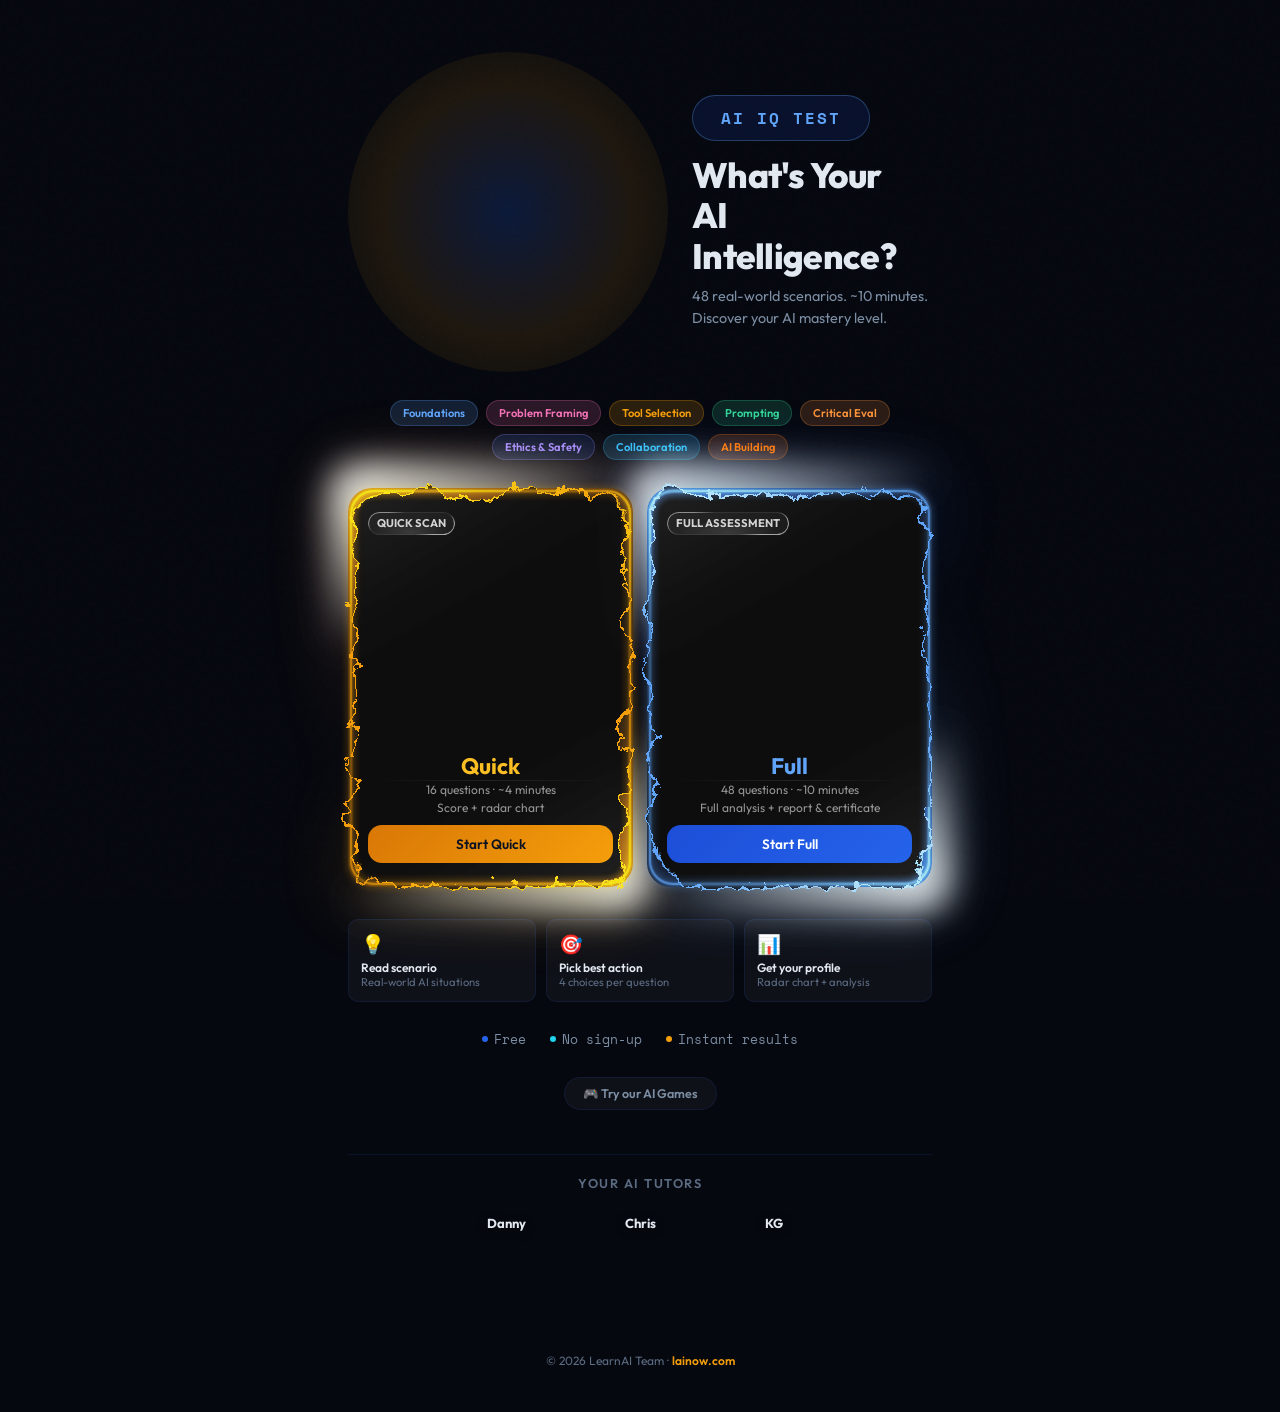
==== commit 16e0e9b2: "refactor: extract CSS into shared/styles.css Co-Authored-By: Claude Opus 4.6 (1M context) <noreply@a" ====
--- a/index.html
+++ b/index.html
@@ -30,711 +30,7 @@
 <link rel="preconnect" href="https://fonts.googleapis.com">
 <link rel="preconnect" href="https://fonts.gstatic.com" crossorigin>
 <link href="https://fonts.googleapis.com/css2?family=Outfit:wght@300;400;500;600;700;800;900&family=Space+Mono:wght@400;700&display=swap" rel="stylesheet">
-<style>
-*,*::before,*::after{box-sizing:border-box;margin:0;padding:0}
-:root{
-  --primary:#2563eb;--primary-light:#60a5fa;--primary-dark:#1d4ed8;
-  --accent:#f59e0b;--accent-light:#fbbf24;--accent-glow:rgba(245,158,11,.3);
-  --cyan:#22d3ee;--cyan-glow:rgba(34,211,238,.25);
-  --bg:#06080f;--bg-elevated:#0c1222;--bg-card:rgba(12,18,40,.65);
-  --surface:rgba(255,255,255,.04);--surface-hover:rgba(255,255,255,.07);
-  --border:rgba(37,99,235,.12);--border-active:rgba(96,165,250,.5);
-  --text:#e2e8f0;--text-dim:#7c8ea3;--text-muted:#5b6b82;
-  --dim-foundations:#60a5fa;--dim-problem:#f472b6;--dim-tool:#f59e0b;
-  --dim-prompt:#34d399;--dim-critical:#fb923c;--dim-ethics:#a78bfa;
-  --dim-collab:#38bdf8;--dim-vibe:#f97316;
-  --radius:20px;--radius-sm:14px;--radius-xs:10px;
-  --glass-blur:blur(20px);
-  --glow-sm:0 0 15px rgba(37,99,235,.15);
-  --glow-md:0 0 30px rgba(37,99,235,.2);
-  --glow-lg:0 4px 60px rgba(37,99,235,.25);
-}
-html{font-size:16px;-webkit-tap-highlight-color:transparent;scroll-behavior:smooth}
-body{
-  font-family:'Outfit',sans-serif;
-  background:var(--bg);
-  color:var(--text);
-  min-height:100dvh;
-  overflow-x:hidden;
-  position:relative;
-}
-
-/* ── Ambient background (shader-bg replaces CSS gradient) ── */
-#shader-bg{position:fixed;inset:0;z-index:0;opacity:0.3;pointer-events:none}
-#shader-bg canvas{display:block;width:100%!important;height:100%!important}
-body::after{
-  content:'';position:fixed;inset:0;z-index:0;pointer-events:none;opacity:.35;
-  background-image:url("data:image/svg+xml,%3Csvg viewBox='0 0 256 256' xmlns='http://www.w3.org/2000/svg'%3E%3Cfilter id='n'%3E%3CfeTurbulence type='fractalNoise' baseFrequency='.85' numOctaves='4' stitchTiles='stitch'/%3E%3C/filter%3E%3Crect width='100%25' height='100%25' filter='url(%23n)' opacity='.04'/%3E%3C/svg%3E");
-}
-
-.app{
-  position:relative;z-index:1;
-  max-width:640px;margin:0 auto;padding:20px;min-height:100dvh;
-  display:flex;flex-direction:column;
-}
-.screen{display:none;flex-direction:column;gap:24px;animation:fadeUp .5s cubic-bezier(.16,1,.3,1)}
-.screen.active{display:flex}
-
-@keyframes fadeUp{from{opacity:0;transform:translateY(24px)}to{opacity:1;transform:translateY(0)}}
-@keyframes popIn{from{transform:scale(.8);opacity:0}to{transform:scale(1);opacity:1}}
-@keyframes countUp{from{opacity:0;transform:scale(.5)}to{opacity:1;transform:scale(1)}}
-@keyframes barGrow{from{width:0}to{width:var(--bar-w)}}
-@keyframes pulse{0%,100%{transform:scale(1)}50%{transform:scale(1.04)}}
-@keyframes shimmer{0%{background-position:-200% 0}100%{background-position:200% 0}}
-@keyframes spin{from{transform:rotate(0)}to{transform:rotate(360deg)}}
-@keyframes float{0%,100%{transform:translateY(0)}50%{transform:translateY(-8px)}}
-@keyframes glowPulse{0%{box-shadow:0 0 20px rgba(37,99,235,.15)}33%{box-shadow:0 0 35px rgba(37,99,235,.3)}66%{box-shadow:0 0 35px rgba(245,158,11,.2)}100%{box-shadow:0 0 20px rgba(37,99,235,.15)}}
-
-/* ── 3D Robot Mascot ── */
-.robot-mascot{
-  position:fixed;z-index:50;pointer-events:auto;
-  transition:all .6s cubic-bezier(.16,1,.3,1);
-  border-radius:50%;overflow:hidden;
-}
-.robot-mascot::before{
-  content:'';position:absolute;inset:-20%;
-  background:radial-gradient(circle,rgba(37,99,235,.2) 0%,rgba(245,158,11,.1) 40%,transparent 70%);
-  border-radius:50%;pointer-events:none;z-index:0;
-  animation:glowPulse 3s ease-in-out infinite;
-}
-.robot-mascot spline-viewer{
-  width:100%;height:100%;
-  --spline-viewer-bg:transparent;
-}
-.robot-mascot spline-viewer::part(logo){display:none}
-
-/* Robot sizes per screen */
-.robot-mascot.robot-landing{
-  width:320px;height:320px;
-  position:relative;
-}
-.robot-mascot.robot-small{
-  width:160px;height:160px;
-  bottom:20px;left:20px;
-  opacity:.9;
-}
-.robot-mascot.robot-results{
-  width:200px;height:200px;
-  bottom:20px;left:20px;
-  opacity:.95;
-}
-@media(max-width:600px){
-  .robot-mascot.robot-landing{width:240px;height:240px}
-  .robot-mascot.robot-small{width:100px;height:100px;bottom:10px;left:10px}
-  .robot-mascot.robot-results{width:120px;height:120px;bottom:10px;left:10px}
-}
-/* Hide Spline branding */
-.robot-mascot spline-viewer::part(logo){display:none!important}
-.robot-mascot spline-viewer #logo{display:none!important}
-.robot-mascot spline-viewer a[href*="spline"]{display:none!important}
-@keyframes slideInStagger{from{opacity:0;transform:translateX(-12px)}to{opacity:1;transform:translateX(0)}}
-@keyframes fadeInQuestion{from{opacity:0;transform:translateY(12px) scale(.98)}to{opacity:1;transform:translateY(0) scale(1)}}
-.q-animate{animation:fadeInQuestion .35s cubic-bezier(.16,1,.3,1)}
-@keyframes orbFloat{
-  0%{transform:translate(0,0) scale(1)}
-  33%{transform:translate(30px,-20px) scale(1.1)}
-  66%{transform:translate(-20px,15px) scale(.95)}
-  100%{transform:translate(0,0) scale(1)}
-}
-
-h1{font-size:1.8rem;font-weight:800;line-height:1.15;letter-spacing:-.02em}
-h2{font-size:1.4rem;font-weight:700;letter-spacing:-.01em}
-h3{font-size:1.15rem;font-weight:700}
-p{line-height:1.6}
-.subtitle{color:var(--text-dim);font-size:.9rem;line-height:1.5}
-.mono{font-family:'Space Mono',monospace}
-
-/* ── Buttons ── */
-.btn{
-  display:inline-flex;align-items:center;justify-content:center;gap:8px;
-  padding:14px 28px;border:none;border-radius:var(--radius-sm);
-  font-family:'Outfit',sans-serif;font-size:1rem;font-weight:600;
-  cursor:pointer;transition:all .25s cubic-bezier(.16,1,.3,1);-webkit-appearance:none;
-  position:relative;overflow:hidden;
-}
-.btn:active{transform:scale(.97)}
-.btn-primary{
-  background:linear-gradient(135deg,var(--primary-dark),var(--primary));
-  color:#fff;
-  box-shadow:0 4px 20px rgba(29,78,216,.3);
-}
-.btn-primary:hover{
-  box-shadow:0 6px 25px rgba(29,78,216,.35),0 2px 15px rgba(245,158,11,.15);
-  transform:translateY(-1px);
-}
-.btn-primary:disabled{background:rgba(255,255,255,.08);color:var(--text-muted);cursor:not-allowed;transform:none;box-shadow:none}
-.btn-outline{
-  background:transparent;color:var(--primary-light);
-  border:1.5px solid var(--border);
-  backdrop-filter:var(--glass-blur);
-}
-.btn-outline:hover{border-color:var(--border-active);background:rgba(37,99,235,.06)}
-.btn-full{width:100%}
-.btn-lg{padding:18px 32px;font-size:1.1rem;border-radius:var(--radius);font-weight:700}
-.btn-share{
-  background:linear-gradient(135deg,var(--primary-dark),var(--primary),var(--accent));
-  background-size:200% 200%;
-  animation:gradientShift 4s ease infinite;
-  color:#fff;border:none;
-  box-shadow:0 4px 25px rgba(29,78,216,.25),0 2px 15px rgba(245,158,11,.2);
-}
-@keyframes gradientShift{0%,100%{background-position:0% 50%}50%{background-position:100% 50%}}
-
-/* ── Glass Card ── */
-.card{
-  background:rgba(12,18,40,.45);
-  backdrop-filter:blur(24px) saturate(180%);
-  -webkit-backdrop-filter:blur(24px) saturate(180%);
-  border-radius:var(--radius);
-  padding:24px;
-  border:1px solid rgba(96,165,250,.08);
-  box-shadow:0 8px 32px rgba(0,0,0,.2),inset 0 1px 0 rgba(255,255,255,.03);
-  position:relative;
-}
-.card::before{
-  content:'';position:absolute;inset:0;border-radius:inherit;
-  background:linear-gradient(135deg,rgba(96,165,250,.03) 0%,transparent 50%);
-  pointer-events:none;
-}
-
-/* ── Inputs ── */
-.input-group{display:flex;flex-direction:column;gap:8px}
-.input-group label{font-weight:600;font-size:.9rem;color:var(--text-dim)}
-.input-group input[type="text"]{
-  padding:14px 18px;border:1.5px solid var(--border);border-radius:var(--radius-sm);
-  font-family:'Outfit',sans-serif;font-size:1rem;
-  background:var(--bg-elevated);color:var(--text);
-  transition:all .25s;outline:none;width:100%;
-}
-.input-group input[type="text"]:focus{border-color:var(--accent);box-shadow:0 0 0 3px rgba(245,158,11,.12)}
-.input-group input[type="text"]::placeholder{color:var(--text-muted)}
-.input-group select{
-  padding:14px 18px;border:1.5px solid var(--border);border-radius:var(--radius-sm);
-  font-family:'Outfit',sans-serif;font-size:1rem;
-  background:var(--bg-elevated);color:var(--text);
-  transition:all .25s;appearance:none;
-  background-image:url("data:image/svg+xml,%3Csvg xmlns='http://www.w3.org/2000/svg' width='12' height='8'%3E%3Cpath d='M1 1l5 5 5-5' stroke='%237c8599' stroke-width='1.5' fill='none'/%3E%3C/svg%3E");
-  background-repeat:no-repeat;background-position:right 16px center;
-}
-.input-group select:focus{outline:none;border-color:var(--accent);box-shadow:0 0 0 3px rgba(245,158,11,.12)}
-
-/* ── Progress Dots ── */
-.progress-dots{display:flex;flex-wrap:wrap;gap:1px;justify-content:center;padding:2px 0}
-.progress-dots .dot{
-  width:20px;height:20px;border-radius:50%;
-  background:transparent;border:none;
-  display:flex;align-items:center;justify-content:center;
-  cursor:pointer;padding:0;-webkit-appearance:none;
-  font-size:0;
-}
-.progress-dots .dot::after{
-  content:'';width:6px;height:6px;border-radius:50%;
-  background:rgba(255,255,255,.08);border:1px solid rgba(255,255,255,.06);
-  transition:all .3s;display:block;
-}
-.progress-dots .dot.answered::after{background:var(--primary);border-color:var(--primary);box-shadow:0 0 6px rgba(37,99,235,.3)}
-.progress-dots .dot.current::after{border-color:var(--cyan);box-shadow:0 0 8px rgba(34,211,238,.4);transform:scale(1.4)}
-
-/* ── Progress ── */
-.progress-wrap{display:flex;align-items:center;gap:14px}
-.progress-label{font-size:.8rem;font-weight:700;color:var(--text-dim);white-space:nowrap;font-family:'Space Mono',monospace}
-.progress-track{flex:1;height:6px;background:rgba(255,255,255,.06);border-radius:99px;overflow:visible;position:relative}
-.progress-fill{
-  height:100%;border-radius:99px;transition:width .5s cubic-bezier(.16,1,.3,1);
-  background:linear-gradient(90deg,var(--primary-dark),var(--primary),var(--cyan),var(--accent));
-  box-shadow:0 0 12px rgba(37,99,235,.4);
-  position:relative;overflow:visible;
-}
-.progress-fill::after{
-  content:'';position:absolute;right:0;top:50%;transform:translateY(-50%);
-  width:12px;height:12px;border-radius:50%;
-  background:var(--cyan);
-  box-shadow:0 0 12px var(--cyan),0 0 24px rgba(34,211,238,.3);
-}
-
-/* ── Badge ── */
-.badge{
-  display:inline-flex;align-items:center;padding:5px 14px;border-radius:99px;
-  font-size:.72rem;font-weight:700;text-transform:uppercase;letter-spacing:.8px;
-  color:#fff;border:1px solid rgba(255,255,255,.15);
-  backdrop-filter:blur(8px);
-}
-
-/* ── Scenario Image ── */
-.scenario-img-wrap{
-  border-radius:var(--radius);overflow:hidden;
-  border:1px solid var(--border);
-  aspect-ratio:16/10;position:relative;
-  background:var(--bg-elevated);
-}
-.scenario-img-wrap img{width:100%;height:100%;object-fit:cover;display:block}
-.scenario-img-wrap .img-placeholder{
-  position:absolute;inset:0;display:flex;align-items:center;justify-content:center;
-  color:var(--text-muted);font-size:.85rem;font-weight:500;
-  background:linear-gradient(135deg,rgba(13,17,23,.9),rgba(20,25,40,.9));
-  background-size:200% 100%;animation:shimmer 2.5s infinite linear;
-}
-
-.question-text{font-size:1.05rem;font-weight:500;line-height:1.55;color:var(--text)}
-
-/* ── Choices ── */
-.choices{display:flex;flex-direction:column;gap:10px}
-.choice-btn{
-  display:flex;align-items:center;gap:14px;width:100%;padding:16px 18px;
-  border:1.5px solid var(--border);border-radius:var(--radius-sm);
-  background:var(--bg-card);backdrop-filter:var(--glass-blur);
-  font-family:'Outfit',sans-serif;font-size:.93rem;text-align:left;
-  cursor:pointer;transition:all .25s cubic-bezier(.16,1,.3,1);
-  min-height:56px;-webkit-appearance:none;line-height:1.4;color:var(--text);
-  position:relative;
-}
-.choice-btn:hover{border-color:transparent;background:var(--surface-hover);box-shadow:0 0 0 1.5px var(--primary),0 0 20px rgba(37,99,235,.15),0 0 40px rgba(245,158,11,.05)}
-.choice-btn:active{transform:scale(.985)}
-.choice-btn .choice-letter{
-  flex-shrink:0;width:34px;height:34px;border-radius:10px;
-  background:rgba(255,255,255,.05);
-  display:flex;align-items:center;justify-content:center;
-  font-weight:800;font-size:.85rem;color:var(--text-dim);
-  transition:all .25s;font-family:'Space Mono',monospace;
-}
-.choice-btn .choice-text{flex:1;font-weight:400}
-.choice-btn.selected{
-  border-color:var(--accent);
-  background:rgba(245,158,11,.06);
-  box-shadow:0 0 20px rgba(245,158,11,.1);
-}
-.choice-btn.selected .choice-letter{
-  background:var(--accent);color:#0c1222;
-  box-shadow:0 0 15px rgba(245,158,11,.4);
-}
-
-.nav-row{display:flex;gap:12px;padding-top:8px}
-.nav-row .btn{flex:1}
-
-/* ── Landing ── */
-.landing-wrap{flex:1;display:flex;flex-direction:column;align-items:center;justify-content:center;gap:28px;text-align:center;padding:24px 0}
-.landing-hero{display:flex;align-items:center;gap:24px;width:100%}
-.landing-hero .robot-hero{flex-shrink:0}
-.landing-hero-content{flex:1;text-align:left}
-@media(max-width:600px){.landing-hero{flex-direction:column}.landing-hero-content{text-align:center}}
-
-.iq-badge-big{
-  display:inline-flex;align-items:center;gap:10px;padding:10px 28px;border-radius:99px;
-  background:rgba(29,78,216,.15);border:1.5px solid rgba(96,165,250,.3);
-  color:var(--primary-light);font-size:1rem;font-weight:800;letter-spacing:2px;
-  font-family:'Space Mono',monospace;
-  animation:glowPulse 3s ease-in-out infinite;
-  backdrop-filter:blur(10px);
-}
-
-.dim-pills{display:flex;flex-wrap:wrap;gap:8px;justify-content:center;padding:0 8px}
-.dim-pill{
-  padding:5px 12px;border-radius:99px;font-size:.7rem;font-weight:600;
-  color:#fff;border:1px solid rgba(255,255,255,.12);
-  backdrop-filter:blur(6px);
-  animation:slideInStagger .5s cubic-bezier(.16,1,.3,1) both;
-}
-.dim-pill:nth-child(1){animation-delay:.1s}
-.dim-pill:nth-child(2){animation-delay:.15s}
-.dim-pill:nth-child(3){animation-delay:.2s}
-.dim-pill:nth-child(4){animation-delay:.25s}
-.dim-pill:nth-child(5){animation-delay:.3s}
-.dim-pill:nth-child(6){animation-delay:.35s}
-.dim-pill:nth-child(7){animation-delay:.4s}
-.dim-pill:nth-child(8){animation-delay:.45s}
-
-.landing-stats{
-  display:flex;gap:24px;justify-content:center;
-  font-family:'Space Mono',monospace;font-size:.8rem;color:var(--text-dim);
-}
-.landing-stats span{display:flex;align-items:center;gap:6px}
-.landing-stats .stat-dot{width:6px;height:6px;border-radius:50%;background:var(--primary)}
-
-/* ── Results ── */
-.iq-score-wrap{text-align:center;padding:32px 0 16px;position:relative}
-.iq-score-wrap::before{
-  content:'';position:absolute;top:50%;left:50%;
-  width:300px;height:300px;transform:translate(-50%,-50%);
-  background:radial-gradient(circle,rgba(37,99,235,.15) 0%,rgba(245,158,11,.08) 40%,transparent 70%);
-  border-radius:50%;
-  animation:scorePulse 2s ease-out;
-  pointer-events:none;
-}
-@keyframes scorePulse{
-  from{transform:translate(-50%,-50%) scale(0);opacity:1}
-  to{transform:translate(-50%,-50%) scale(1.5);opacity:0}
-}
-.iq-score-num{
-  font-size:5rem;font-weight:900;line-height:1;
-  background:linear-gradient(135deg,var(--accent),var(--accent-light),var(--primary-light),var(--cyan));
-  background-size:200% 200%;animation:popIn .6s ease, gradientShift 4s ease infinite;
-  -webkit-background-clip:text;-webkit-text-fill-color:transparent;background-clip:text;
-  position:relative;
-}
-.iq-score-label{font-size:.9rem;color:var(--text-dim);font-weight:500;margin-top:6px;letter-spacing:.5px}
-.iq-level{
-  display:inline-block;padding:8px 24px;border-radius:99px;
-  font-size:1rem;font-weight:700;margin-top:12px;
-  border:1.5px solid rgba(255,255,255,.12);
-  backdrop-filter:blur(8px);
-}
-.iq-level-1{background:rgba(251,113,133,.12);color:#fb7185;border-color:rgba(251,113,133,.25)}
-.iq-level-2{background:rgba(251,191,36,.12);color:#fbbf24;border-color:rgba(251,191,36,.25)}
-.iq-level-3{background:rgba(52,211,153,.12);color:#34d399;border-color:rgba(52,211,153,.25)}
-.iq-level-4{background:rgba(96,165,250,.12);color:var(--primary-light);border-color:rgba(96,165,250,.25)}
-
-/* ── Score Gauge ── */
-.score-gauge{margin:8px 0 4px;padding:0 12px}
-.gauge-track{height:10px;border-radius:99px;position:relative;overflow:visible;
-  background:linear-gradient(90deg,#fb7185 0%,#f59e0b 42%,#34d399 65%,#60a5fa 88%)}
-.gauge-marker{
-  position:absolute;top:-4px;width:4px;height:18px;border-radius:2px;
-  background:#fff;box-shadow:0 0 8px rgba(255,255,255,.5);
-  transition:left .8s cubic-bezier(.16,1,.3,1);
-}
-.gauge-labels{display:flex;justify-content:space-between;font-size:.65rem;color:var(--text-muted);margin-top:4px;font-family:'Space Mono',monospace}
-
-/* ── Radar ── */
-.radar-wrap{display:flex;justify-content:center;padding:12px 0}
-canvas#radarChart{max-width:340px;max-height:340px}
-
-/* ── Dimension Bars ── */
-.dim-bars{display:flex;flex-direction:column;gap:16px}
-.dim-bar-item{display:flex;flex-direction:column;gap:6px}
-.dim-bar-header{display:flex;justify-content:space-between;align-items:center}
-.dim-bar-name{font-size:.85rem;font-weight:600;color:var(--text)}
-.dim-bar-score{font-size:.8rem;font-weight:700;color:var(--text-dim);font-family:'Space Mono',monospace}
-.dim-bar-track{height:8px;background:rgba(255,255,255,.06);border-radius:99px;overflow:hidden}
-.dim-bar-fill{height:100%;border-radius:99px;animation:barGrow .8s cubic-bezier(.16,1,.3,1) forwards;width:0;position:relative}
-.dim-bar-fill::after{
-  content:'';position:absolute;inset:0;border-radius:inherit;
-  background:linear-gradient(90deg,transparent,rgba(255,255,255,.2));
-}
-
-/* ── Analysis ── */
-.analysis-card{
-  background:var(--bg-card);backdrop-filter:var(--glass-blur);
-  border:1px solid rgba(37,99,235,.2);border-radius:var(--radius);padding:24px;
-  position:relative;overflow:hidden;
-}
-.analysis-card::before{
-  content:'';position:absolute;top:0;left:0;right:0;height:2px;
-  background:linear-gradient(90deg,var(--primary-dark),var(--primary),var(--accent),var(--accent-light));
-}
-.analysis-card h3{margin-bottom:12px;color:var(--primary-light);font-size:1.1rem}
-.analysis-text{font-size:.9rem;line-height:1.7;color:var(--text)}
-.analysis-text strong{color:var(--primary-light)}
-.strength-tag{
-  display:inline-block;padding:4px 12px;border-radius:99px;
-  font-size:.73rem;font-weight:600;margin:3px 4px 3px 0;
-  border:1px solid rgba(255,255,255,.1);
-}
-.strength-tag.high{background:rgba(52,211,153,.12);color:#34d399;border-color:rgba(52,211,153,.2)}
-.strength-tag.mid{background:rgba(251,191,36,.12);color:#fbbf24;border-color:rgba(251,191,36,.2)}
-.strength-tag.low{background:rgba(251,113,133,.12);color:#fb7185;border-color:rgba(251,113,133,.2)}
-
-/* ── Share Card ── */
-.share-card{
-  background:linear-gradient(135deg,rgba(29,78,216,.25),rgba(245,158,11,.1));
-  border:1px solid rgba(245,158,11,.2);
-  backdrop-filter:var(--glass-blur);
-  border-radius:var(--radius);padding:28px;color:#fff;text-align:center;
-  position:relative;overflow:hidden;
-}
-.share-card::before{
-  content:'';position:absolute;top:-50%;right:-50%;width:200%;height:200%;
-  background:radial-gradient(circle at 30% 30%,rgba(245,158,11,.08),transparent 50%);
-  pointer-events:none;
-}
-.share-card .share-iq{font-size:3.5rem;font-weight:900;line-height:1;position:relative}
-.share-card .share-level{font-size:.95rem;opacity:.8;margin-top:6px;font-weight:500}
-.share-card .share-dims{display:flex;flex-wrap:wrap;gap:6px;justify-content:center;margin-top:14px}
-.share-card .share-dim{
-  padding:4px 10px;border-radius:99px;font-size:.65rem;font-weight:600;
-  background:rgba(255,255,255,.1);border:1px solid rgba(255,255,255,.1);
-}
-
-/* ── Review ── */
-.review-section{border-top:1px solid var(--border);padding-top:16px}
-.review-toggle{
-  display:flex;align-items:center;gap:10px;cursor:pointer;
-  font-weight:600;font-size:.95rem;color:var(--primary-light);
-  border:none;background:none;padding:10px 0;width:100%;
-  font-family:'Outfit',sans-serif;
-}
-.review-toggle .arrow{transition:transform .3s;font-size:.75rem}
-.review-toggle.open .arrow{transform:rotate(90deg)}
-.review-items{display:none;flex-direction:column;gap:12px;padding-top:14px}
-.review-items.open{display:flex}
-.review-item{
-  padding:14px 16px;border-radius:var(--radius-xs);
-  background:rgba(255,255,255,.02);
-  border:1px solid var(--border);border-left:3px solid var(--primary);
-}
-.review-item .ri-q{font-weight:600;font-size:.85rem;margin-bottom:6px;color:var(--text)}
-.review-item .ri-your{font-size:.82rem;color:var(--text-dim);line-height:1.5}
-.review-item .ri-score{display:inline-flex;gap:3px;margin-left:6px;vertical-align:middle}
-.review-item .ri-score .pip{width:8px;height:8px;border-radius:50%;background:rgba(255,255,255,.1);border:1px solid rgba(255,255,255,.08)}
-.review-item .ri-score .pip.filled{background:#34d399;border-color:#34d399;box-shadow:0 0 4px rgba(52,211,153,.3)}
-.review-item .ri-best{font-size:.82rem;color:#34d399;font-weight:600;margin-top:4px}
-
-/* ── Footer ── */
-/* ── Tutors Section ── */
-.tutors-section{
-  text-align:center;padding:20px 0 10px;margin-top:20px;margin-bottom:10px;
-  border-top:1px solid var(--border);
-}
-.tutors-title{
-  font-size:.8rem;font-weight:600;color:var(--text-muted);
-  text-transform:uppercase;letter-spacing:1.5px;margin-bottom:16px;
-}
-.tutors-row{
-  display:flex;justify-content:center;gap:24px;
-}
-.tutor-card{
-  display:flex;flex-direction:column;align-items:center;gap:8px;
-  cursor:pointer;transition:transform .3s cubic-bezier(.16,1,.3,1);
-}
-.tutor-card:hover{transform:translateY(-6px) scale(1.05)}
-.tutor-avatar{
-  width:110px;height:110px;border-radius:50%;overflow:hidden;
-  border:2px solid rgba(96,165,250,.2);
-  box-shadow:0 4px 20px rgba(0,0,0,.3);
-  transition:all .3s cubic-bezier(.16,1,.3,1);
-  animation:float 4s ease-in-out infinite;
-}
-.tutor-card:nth-child(2) .tutor-avatar{animation-delay:-1.3s}
-.tutor-card:nth-child(3) .tutor-avatar{animation-delay:-2.6s}
-.tutor-card:hover .tutor-avatar{
-  border-color:rgba(96,165,250,.5);
-  box-shadow:0 8px 30px rgba(37,99,235,.2);
-}
-.tutor-avatar img{width:100%;height:100%;object-fit:cover}
-.tutor-3d{
-  border:none;box-shadow:none;border-radius:0;overflow:visible;
-  background:transparent;position:relative;
-}
-.tutor-3d canvas{
-  width:100%;height:100%;display:block;
-  cursor:grab;
-}
-.tutor-name-top{
-  position:absolute;top:8%;left:50%;transform:translateX(-50%);
-  font-family:'Outfit',sans-serif;font-size:13px;font-weight:700;
-  color:var(--text);pointer-events:none;white-space:nowrap;
-  text-shadow:0 2px 8px rgba(0,0,0,.5);z-index:2;
-}
-@keyframes float{0%,100%{transform:translateY(0)}50%{transform:translateY(-6px)}}
-
-.app-footer{
-  padding:16px 0;text-align:center;
-  font-size:.75rem;color:var(--text-muted);
-  position:relative;z-index:10;
-}
-.app-footer a{color:var(--accent);text-decoration:none;font-weight:600}
-.app-footer a:hover{text-decoration:underline}
-
-/* ── Confetti Canvas ── */
-#confetti-canvas{position:fixed;inset:0;z-index:90;pointer-events:none}
-
-/* ── Toast ── */
-.toast{
-  position:fixed;bottom:28px;left:50%;
-  transform:translateX(-50%) translateY(80px);
-  background:var(--bg-card);backdrop-filter:var(--glass-blur);
-  border:1px solid var(--border);
-  color:#fff;padding:14px 28px;border-radius:var(--radius-sm);
-  font-family:'Outfit',sans-serif;font-size:.9rem;font-weight:600;
-  opacity:0;transition:all .35s cubic-bezier(.16,1,.3,1);z-index:99;pointer-events:none;
-}
-.toast.show{opacity:1;transform:translateX(-50%) translateY(0)}
-
-/* ── Responsive ── */
-@media(min-width:600px){
-  .app{padding:28px}
-  .scenario-img-wrap{aspect-ratio:16/9}
-  h1{font-size:2.2rem}
-  .iq-score-num{font-size:6rem}
-}
-@media(hover:none){.kb-hint{display:none}}
-@media(max-width:380px){
-  .choice-btn{padding:12px 14px;font-size:.88rem}
-  .choice-btn .choice-letter{width:30px;height:30px;font-size:.8rem;border-radius:8px}
-  h1{font-size:1.5rem}
-}
-/* ── Mode Cards ── */
-.mode-cards{display:flex;gap:14px;width:100%}
-@media(max-width:420px){.mode-cards{flex-direction:column}}
-
-/* ── Electric Card Mode Cards ── */
-.ec-wrap{position:relative;display:inline-block;flex:1;min-width:0;cursor:pointer}
-.ec-wrap .svg-defs{position:absolute;width:0;height:0;overflow:hidden}
-.ec-card{
-  padding:2px;border-radius:1.5em;position:relative;color:#f0f0f0;
-  transition:transform .35s cubic-bezier(.16,1,.3,1);
-}
-.ec-card:hover{transform:translateY(-6px)}
-.ec-inner{position:relative}
-.ec-border{border-radius:1.5em;padding-right:0.15em;padding-bottom:0.15em}
-.ec-main{
-  width:100%;aspect-ratio:7/10;border-radius:1.5em;
-  margin-top:-4px;margin-left:-4px;background:oklch(0.145 0 0);
-}
-.ec-glow1,.ec-glow2,.ec-overlay1,.ec-overlay2,.ec-bg-glow{
-  border-radius:1.5em;position:absolute;inset:0;
-}
-.ec-glow1{filter:blur(1px)}
-.ec-glow2{filter:blur(4px)}
-.ec-overlay1,.ec-overlay2{
-  mix-blend-mode:overlay;transform:scale(1.1);filter:blur(16px);
-  background:linear-gradient(-30deg,white,transparent 30%,transparent 70%,white);
-}
-.ec-overlay1{opacity:1}.ec-overlay2{opacity:.5}
-.ec-bg-glow{filter:blur(32px);transform:scale(1.1);opacity:.3;z-index:-1}
-.ec-content{
-  position:absolute;inset:0;display:flex;flex-direction:column;
-  padding:24px 20px;justify-content:space-between;
-}
-.ec-badge{
-  background:radial-gradient(47% 50% at 50% 88%,rgba(255,255,255,.12) 0%,rgba(255,255,255,0) 100%),rgba(255,255,255,.04);
-  border-radius:14px;width:fit-content;padding:.4em .8em;
-  text-transform:uppercase;font-weight:700;font-size:.7em;
-  color:rgba(255,255,255,.8);position:relative;
-}
-.ec-badge::before{
-  content:'';position:absolute;inset:0;padding:1px;border-radius:inherit;
-  background:linear-gradient(150deg,rgba(255,255,255,.48) 17%,rgba(255,255,255,.08) 30%,rgba(255,255,255,.08) 68%,rgba(255,255,255,.6) 82%);
-  mask:linear-gradient(#fff 0 0) content-box,linear-gradient(#fff 0 0);
-  mask-composite:exclude;-webkit-mask-composite:xor;pointer-events:none;
-}
-.ec-title{font-size:1.4em;font-weight:700;margin-top:auto}
-.ec-divider{border:none;height:1px;background:currentColor;opacity:.1;
-  mask-image:linear-gradient(to right,transparent,black,transparent);-webkit-mask-image:linear-gradient(to right,transparent,black,transparent)}
-.ec-desc{font-size:.75em;opacity:.6;line-height:1.5}
-.ec-btn{
-  margin-top:8px;padding:10px 20px;border-radius:var(--radius-sm);
-  font-family:'Outfit',sans-serif;font-size:.85rem;font-weight:600;
-  border:none;cursor:pointer;width:100%;transition:all .2s;color:#fff;
-}
-
-/* Quick = orange */
-.ec-wrap--quick .ec-card{
-  background:linear-gradient(-30deg,rgba(217,119,6,.4),transparent,rgba(217,119,6,.4)),linear-gradient(to bottom,oklch(0.185 0 0),oklch(0.185 0 0));
-}
-.ec-wrap--quick .ec-border{border:2px solid rgba(245,158,11,.5)}
-.ec-wrap--quick .ec-main{border:2px solid #f59e0b;filter:url(#ec-swirl-q)}
-.ec-wrap--quick .ec-glow1{border:2px solid rgba(245,158,11,.6)}
-.ec-wrap--quick .ec-glow2{border:2px solid #f59e0b}
-.ec-wrap--quick .ec-bg-glow{background:linear-gradient(-30deg,#f59e0b,transparent,#dd8448)}
-.ec-wrap--quick .ec-btn{background:linear-gradient(135deg,#d97706,#f59e0b);color:#0c1222}
-
-/* Full = blue */
-.ec-wrap--full .ec-card{
-  background:linear-gradient(-30deg,rgba(37,99,235,.4),transparent,rgba(37,99,235,.4)),linear-gradient(to bottom,oklch(0.185 0 0),oklch(0.185 0 0));
-}
-.ec-wrap--full .ec-border{border:2px solid rgba(96,165,250,.5)}
-.ec-wrap--full .ec-main{border:2px solid #60a5fa;filter:url(#ec-swirl-f)}
-.ec-wrap--full .ec-glow1{border:2px solid rgba(96,165,250,.6)}
-.ec-wrap--full .ec-glow2{border:2px solid #60a5fa}
-.ec-wrap--full .ec-bg-glow{background:linear-gradient(-30deg,#60a5fa,transparent,#2563eb)}
-.ec-wrap--full .ec-btn{background:linear-gradient(135deg,#1d4ed8,#2563eb)}
-/* ── Feedback Modal ── */
-.fb-modal-overlay{
-  display:none;position:fixed;inset:0;z-index:100;
-  background:rgba(0,0,0,.6);backdrop-filter:blur(8px);
-  align-items:center;justify-content:center;
-  animation:fadeUp .3s ease-out;
-}
-.fb-modal-overlay.active{display:flex}
-.fb-modal{
-  position:relative;max-width:380px;width:90%;
-  border-radius:var(--radius);
-  border:1px solid var(--border);
-  box-shadow:0 20px 60px rgba(0,0,0,.5);
-  overflow:hidden;
-  animation:popIn .35s cubic-bezier(.16,1,.3,1);
-}
-.fb-modal-close{
-  position:absolute;top:12px;right:14px;z-index:2;
-  background:none;border:none;color:rgba(255,255,255,.5);
-  font-size:1.5rem;cursor:pointer;line-height:1;
-  transition:color .2s;
-}
-.fb-modal-close:hover{color:#fff}
-/* ── Feedback Content ── */
-.feedback-wrap{
-  display:flex;flex-direction:column;align-items:center;gap:24px;
-  padding:32px 20px;border-radius:var(--radius);
-  transition:background-color .5s cubic-bezier(.16,1,.3,1);
-}
-.feedback-face{display:flex;flex-direction:column;align-items:center;gap:4px}
-.feedback-eyes{display:flex;gap:32px;align-items:center;justify-content:center;height:120px}
-.feedback-eye{
-  background:#000;border-radius:50%;
-  transition:all .5s cubic-bezier(.16,1,.3,1);
-}
-.feedback-mouth{
-  width:56px;height:56px;display:flex;align-items:center;justify-content:center;
-  transition:transform .5s cubic-bezier(.16,1,.3,1);
-}
-.feedback-mouth svg path{transition:stroke .5s cubic-bezier(.16,1,.3,1)}
-.feedback-label{
-  font-size:3rem;font-weight:900;letter-spacing:2px;
-  transition:color .5s cubic-bezier(.16,1,.3,1);
-  text-align:center;
-}
-.feedback-track{
-  position:relative;width:100%;max-width:300px;
-  display:flex;align-items:center;justify-content:space-between;
-  padding:20px 0;
-}
-.feedback-track-line{
-  position:absolute;top:50%;left:0;right:0;height:4px;border-radius:2px;
-  transform:translateY(-50%);
-  transition:background-color .5s cubic-bezier(.16,1,.3,1);
-}
-.feedback-dot{
-  width:24px;height:24px;border-radius:50%;border:none;cursor:pointer;
-  position:relative;z-index:2;
-  transition:background-color .5s cubic-bezier(.16,1,.3,1);
-}
-.feedback-indicator{
-  position:absolute;z-index:3;width:40px;height:40px;border-radius:50%;
-  display:flex;align-items:center;justify-content:center;
-  top:50%;transform:translate(-50%,-50%);
-  transition:all .5s cubic-bezier(.16,1,.3,1);
-}
-.feedback-indicator svg path{transition:stroke .5s cubic-bezier(.16,1,.3,1)}
-.feedback-labels{
-  display:flex;justify-content:space-between;width:100%;max-width:300px;
-  font-size:.85rem;font-weight:600;
-  transition:color .5s cubic-bezier(.16,1,.3,1);
-}
-.feedback-labels span{
-  flex:1;text-align:center;transition:opacity .3s;
-}
-.feedback-comment{
-  width:100%;max-width:400px;padding:14px 18px;
-  border:1.5px solid rgba(255,255,255,.15);border-radius:var(--radius-sm);
-  font-family:'Outfit',sans-serif;font-size:.95rem;
-  background:rgba(0,0,0,.2);color:#fff;resize:vertical;min-height:80px;
-  transition:border-color .3s;outline:none;
-}
-.feedback-comment::placeholder{color:rgba(255,255,255,.4)}
-.feedback-comment:focus{border-color:rgba(255,255,255,.4)}
-.feedback-submit{
-  padding:14px 40px;border:none;border-radius:var(--radius-sm);
-  font-family:'Outfit',sans-serif;font-size:1rem;font-weight:700;
-  cursor:pointer;transition:all .3s cubic-bezier(.16,1,.3,1);
-  color:#fff;
-}
-.feedback-submit:hover{transform:translateY(-2px);filter:brightness(1.1)}
-.feedback-skip{
-  background:none;border:none;color:rgba(255,255,255,.5);
-  font-family:'Outfit',sans-serif;font-size:.85rem;cursor:pointer;
-  text-decoration:underline;
-}
-</style>
+<link rel="stylesheet" href="shared/styles.css">
 </head>
 <body>
 
--- a/shared/styles.css
+++ b/shared/styles.css
@@ -0,0 +1,703 @@
+*,*::before,*::after{box-sizing:border-box;margin:0;padding:0}
+:root{
+  --primary:#2563eb;--primary-light:#60a5fa;--primary-dark:#1d4ed8;
+  --accent:#f59e0b;--accent-light:#fbbf24;--accent-glow:rgba(245,158,11,.3);
+  --cyan:#22d3ee;--cyan-glow:rgba(34,211,238,.25);
+  --bg:#06080f;--bg-elevated:#0c1222;--bg-card:rgba(12,18,40,.65);
+  --surface:rgba(255,255,255,.04);--surface-hover:rgba(255,255,255,.07);
+  --border:rgba(37,99,235,.12);--border-active:rgba(96,165,250,.5);
+  --text:#e2e8f0;--text-dim:#7c8ea3;--text-muted:#5b6b82;
+  --dim-foundations:#60a5fa;--dim-problem:#f472b6;--dim-tool:#f59e0b;
+  --dim-prompt:#34d399;--dim-critical:#fb923c;--dim-ethics:#a78bfa;
+  --dim-collab:#38bdf8;--dim-vibe:#f97316;
+  --radius:20px;--radius-sm:14px;--radius-xs:10px;
+  --glass-blur:blur(20px);
+  --glow-sm:0 0 15px rgba(37,99,235,.15);
+  --glow-md:0 0 30px rgba(37,99,235,.2);
+  --glow-lg:0 4px 60px rgba(37,99,235,.25);
+}
+html{font-size:16px;-webkit-tap-highlight-color:transparent;scroll-behavior:smooth}
+body{
+  font-family:'Outfit',sans-serif;
+  background:var(--bg);
+  color:var(--text);
+  min-height:100dvh;
+  overflow-x:hidden;
+  position:relative;
+}
+
+/* ── Ambient background (shader-bg replaces CSS gradient) ── */
+#shader-bg{position:fixed;inset:0;z-index:0;opacity:0.3;pointer-events:none}
+#shader-bg canvas{display:block;width:100%!important;height:100%!important}
+body::after{
+  content:'';position:fixed;inset:0;z-index:0;pointer-events:none;opacity:.35;
+  background-image:url("data:image/svg+xml,%3Csvg viewBox='0 0 256 256' xmlns='http://www.w3.org/2000/svg'%3E%3Cfilter id='n'%3E%3CfeTurbulence type='fractalNoise' baseFrequency='.85' numOctaves='4' stitchTiles='stitch'/%3E%3C/filter%3E%3Crect width='100%25' height='100%25' filter='url(%23n)' opacity='.04'/%3E%3C/svg%3E");
+}
+
+.app{
+  position:relative;z-index:1;
+  max-width:640px;margin:0 auto;padding:20px;min-height:100dvh;
+  display:flex;flex-direction:column;
+}
+.screen{display:none;flex-direction:column;gap:24px;animation:fadeUp .5s cubic-bezier(.16,1,.3,1)}
+.screen.active{display:flex}
+
+@keyframes fadeUp{from{opacity:0;transform:translateY(24px)}to{opacity:1;transform:translateY(0)}}
+@keyframes popIn{from{transform:scale(.8);opacity:0}to{transform:scale(1);opacity:1}}
+@keyframes countUp{from{opacity:0;transform:scale(.5)}to{opacity:1;transform:scale(1)}}
+@keyframes barGrow{from{width:0}to{width:var(--bar-w)}}
+@keyframes pulse{0%,100%{transform:scale(1)}50%{transform:scale(1.04)}}
+@keyframes shimmer{0%{background-position:-200% 0}100%{background-position:200% 0}}
+@keyframes spin{from{transform:rotate(0)}to{transform:rotate(360deg)}}
+@keyframes float{0%,100%{transform:translateY(0)}50%{transform:translateY(-8px)}}
+@keyframes glowPulse{0%{box-shadow:0 0 20px rgba(37,99,235,.15)}33%{box-shadow:0 0 35px rgba(37,99,235,.3)}66%{box-shadow:0 0 35px rgba(245,158,11,.2)}100%{box-shadow:0 0 20px rgba(37,99,235,.15)}}
+
+/* ── 3D Robot Mascot ── */
+.robot-mascot{
+  position:fixed;z-index:50;pointer-events:auto;
+  transition:all .6s cubic-bezier(.16,1,.3,1);
+  border-radius:50%;overflow:hidden;
+}
+.robot-mascot::before{
+  content:'';position:absolute;inset:-20%;
+  background:radial-gradient(circle,rgba(37,99,235,.2) 0%,rgba(245,158,11,.1) 40%,transparent 70%);
+  border-radius:50%;pointer-events:none;z-index:0;
+  animation:glowPulse 3s ease-in-out infinite;
+}
+.robot-mascot spline-viewer{
+  width:100%;height:100%;
+  --spline-viewer-bg:transparent;
+}
+.robot-mascot spline-viewer::part(logo){display:none}
+
+/* Robot sizes per screen */
+.robot-mascot.robot-landing{
+  width:320px;height:320px;
+  position:relative;
+}
+.robot-mascot.robot-small{
+  width:160px;height:160px;
+  bottom:20px;left:20px;
+  opacity:.9;
+}
+.robot-mascot.robot-results{
+  width:200px;height:200px;
+  bottom:20px;left:20px;
+  opacity:.95;
+}
+@media(max-width:600px){
+  .robot-mascot.robot-landing{width:240px;height:240px}
+  .robot-mascot.robot-small{width:100px;height:100px;bottom:10px;left:10px}
+  .robot-mascot.robot-results{width:120px;height:120px;bottom:10px;left:10px}
+}
+/* Hide Spline branding */
+.robot-mascot spline-viewer::part(logo){display:none!important}
+.robot-mascot spline-viewer #logo{display:none!important}
+.robot-mascot spline-viewer a[href*="spline"]{display:none!important}
+@keyframes slideInStagger{from{opacity:0;transform:translateX(-12px)}to{opacity:1;transform:translateX(0)}}
+@keyframes fadeInQuestion{from{opacity:0;transform:translateY(12px) scale(.98)}to{opacity:1;transform:translateY(0) scale(1)}}
+.q-animate{animation:fadeInQuestion .35s cubic-bezier(.16,1,.3,1)}
+@keyframes orbFloat{
+  0%{transform:translate(0,0) scale(1)}
+  33%{transform:translate(30px,-20px) scale(1.1)}
+  66%{transform:translate(-20px,15px) scale(.95)}
+  100%{transform:translate(0,0) scale(1)}
+}
+
+h1{font-size:1.8rem;font-weight:800;line-height:1.15;letter-spacing:-.02em}
+h2{font-size:1.4rem;font-weight:700;letter-spacing:-.01em}
+h3{font-size:1.15rem;font-weight:700}
+p{line-height:1.6}
+.subtitle{color:var(--text-dim);font-size:.9rem;line-height:1.5}
+.mono{font-family:'Space Mono',monospace}
+
+/* ── Buttons ── */
+.btn{
+  display:inline-flex;align-items:center;justify-content:center;gap:8px;
+  padding:14px 28px;border:none;border-radius:var(--radius-sm);
+  font-family:'Outfit',sans-serif;font-size:1rem;font-weight:600;
+  cursor:pointer;transition:all .25s cubic-bezier(.16,1,.3,1);-webkit-appearance:none;
+  position:relative;overflow:hidden;
+}
+.btn:active{transform:scale(.97)}
+.btn-primary{
+  background:linear-gradient(135deg,var(--primary-dark),var(--primary));
+  color:#fff;
+  box-shadow:0 4px 20px rgba(29,78,216,.3);
+}
+.btn-primary:hover{
+  box-shadow:0 6px 25px rgba(29,78,216,.35),0 2px 15px rgba(245,158,11,.15);
+  transform:translateY(-1px);
+}
+.btn-primary:disabled{background:rgba(255,255,255,.08);color:var(--text-muted);cursor:not-allowed;transform:none;box-shadow:none}
+.btn-outline{
+  background:transparent;color:var(--primary-light);
+  border:1.5px solid var(--border);
+  backdrop-filter:var(--glass-blur);
+}
+.btn-outline:hover{border-color:var(--border-active);background:rgba(37,99,235,.06)}
+.btn-full{width:100%}
+.btn-lg{padding:18px 32px;font-size:1.1rem;border-radius:var(--radius);font-weight:700}
+.btn-share{
+  background:linear-gradient(135deg,var(--primary-dark),var(--primary),var(--accent));
+  background-size:200% 200%;
+  animation:gradientShift 4s ease infinite;
+  color:#fff;border:none;
+  box-shadow:0 4px 25px rgba(29,78,216,.25),0 2px 15px rgba(245,158,11,.2);
+}
+@keyframes gradientShift{0%,100%{background-position:0% 50%}50%{background-position:100% 50%}}
+
+/* ── Glass Card ── */
+.card{
+  background:rgba(12,18,40,.45);
+  backdrop-filter:blur(24px) saturate(180%);
+  -webkit-backdrop-filter:blur(24px) saturate(180%);
+  border-radius:var(--radius);
+  padding:24px;
+  border:1px solid rgba(96,165,250,.08);
+  box-shadow:0 8px 32px rgba(0,0,0,.2),inset 0 1px 0 rgba(255,255,255,.03);
+  position:relative;
+}
+.card::before{
+  content:'';position:absolute;inset:0;border-radius:inherit;
+  background:linear-gradient(135deg,rgba(96,165,250,.03) 0%,transparent 50%);
+  pointer-events:none;
+}
+
+/* ── Inputs ── */
+.input-group{display:flex;flex-direction:column;gap:8px}
+.input-group label{font-weight:600;font-size:.9rem;color:var(--text-dim)}
+.input-group input[type="text"]{
+  padding:14px 18px;border:1.5px solid var(--border);border-radius:var(--radius-sm);
+  font-family:'Outfit',sans-serif;font-size:1rem;
+  background:var(--bg-elevated);color:var(--text);
+  transition:all .25s;outline:none;width:100%;
+}
+.input-group input[type="text"]:focus{border-color:var(--accent);box-shadow:0 0 0 3px rgba(245,158,11,.12)}
+.input-group input[type="text"]::placeholder{color:var(--text-muted)}
+.input-group select{
+  padding:14px 18px;border:1.5px solid var(--border);border-radius:var(--radius-sm);
+  font-family:'Outfit',sans-serif;font-size:1rem;
+  background:var(--bg-elevated);color:var(--text);
+  transition:all .25s;appearance:none;
+  background-image:url("data:image/svg+xml,%3Csvg xmlns='http://www.w3.org/2000/svg' width='12' height='8'%3E%3Cpath d='M1 1l5 5 5-5' stroke='%237c8599' stroke-width='1.5' fill='none'/%3E%3C/svg%3E");
+  background-repeat:no-repeat;background-position:right 16px center;
+}
+.input-group select:focus{outline:none;border-color:var(--accent);box-shadow:0 0 0 3px rgba(245,158,11,.12)}
+
+/* ── Progress Dots ── */
+.progress-dots{display:flex;flex-wrap:wrap;gap:1px;justify-content:center;padding:2px 0}
+.progress-dots .dot{
+  width:20px;height:20px;border-radius:50%;
+  background:transparent;border:none;
+  display:flex;align-items:center;justify-content:center;
+  cursor:pointer;padding:0;-webkit-appearance:none;
+  font-size:0;
+}
+.progress-dots .dot::after{
+  content:'';width:6px;height:6px;border-radius:50%;
+  background:rgba(255,255,255,.08);border:1px solid rgba(255,255,255,.06);
+  transition:all .3s;display:block;
+}
+.progress-dots .dot.answered::after{background:var(--primary);border-color:var(--primary);box-shadow:0 0 6px rgba(37,99,235,.3)}
+.progress-dots .dot.current::after{border-color:var(--cyan);box-shadow:0 0 8px rgba(34,211,238,.4);transform:scale(1.4)}
+
+/* ── Progress ── */
+.progress-wrap{display:flex;align-items:center;gap:14px}
+.progress-label{font-size:.8rem;font-weight:700;color:var(--text-dim);white-space:nowrap;font-family:'Space Mono',monospace}
+.progress-track{flex:1;height:6px;background:rgba(255,255,255,.06);border-radius:99px;overflow:visible;position:relative}
+.progress-fill{
+  height:100%;border-radius:99px;transition:width .5s cubic-bezier(.16,1,.3,1);
+  background:linear-gradient(90deg,var(--primary-dark),var(--primary),var(--cyan),var(--accent));
+  box-shadow:0 0 12px rgba(37,99,235,.4);
+  position:relative;overflow:visible;
+}
+.progress-fill::after{
+  content:'';position:absolute;right:0;top:50%;transform:translateY(-50%);
+  width:12px;height:12px;border-radius:50%;
+  background:var(--cyan);
+  box-shadow:0 0 12px var(--cyan),0 0 24px rgba(34,211,238,.3);
+}
+
+/* ── Badge ── */
+.badge{
+  display:inline-flex;align-items:center;padding:5px 14px;border-radius:99px;
+  font-size:.72rem;font-weight:700;text-transform:uppercase;letter-spacing:.8px;
+  color:#fff;border:1px solid rgba(255,255,255,.15);
+  backdrop-filter:blur(8px);
+}
+
+/* ── Scenario Image ── */
+.scenario-img-wrap{
+  border-radius:var(--radius);overflow:hidden;
+  border:1px solid var(--border);
+  aspect-ratio:16/10;position:relative;
+  background:var(--bg-elevated);
+}
+.scenario-img-wrap img{width:100%;height:100%;object-fit:cover;display:block}
+.scenario-img-wrap .img-placeholder{
+  position:absolute;inset:0;display:flex;align-items:center;justify-content:center;
+  color:var(--text-muted);font-size:.85rem;font-weight:500;
+  background:linear-gradient(135deg,rgba(13,17,23,.9),rgba(20,25,40,.9));
+  background-size:200% 100%;animation:shimmer 2.5s infinite linear;
+}
+
+.question-text{font-size:1.05rem;font-weight:500;line-height:1.55;color:var(--text)}
+
+/* ── Choices ── */
+.choices{display:flex;flex-direction:column;gap:10px}
+.choice-btn{
+  display:flex;align-items:center;gap:14px;width:100%;padding:16px 18px;
+  border:1.5px solid var(--border);border-radius:var(--radius-sm);
+  background:var(--bg-card);backdrop-filter:var(--glass-blur);
+  font-family:'Outfit',sans-serif;font-size:.93rem;text-align:left;
+  cursor:pointer;transition:all .25s cubic-bezier(.16,1,.3,1);
+  min-height:56px;-webkit-appearance:none;line-height:1.4;color:var(--text);
+  position:relative;
+}
+.choice-btn:hover{border-color:transparent;background:var(--surface-hover);box-shadow:0 0 0 1.5px var(--primary),0 0 20px rgba(37,99,235,.15),0 0 40px rgba(245,158,11,.05)}
+.choice-btn:active{transform:scale(.985)}
+.choice-btn .choice-letter{
+  flex-shrink:0;width:34px;height:34px;border-radius:10px;
+  background:rgba(255,255,255,.05);
+  display:flex;align-items:center;justify-content:center;
+  font-weight:800;font-size:.85rem;color:var(--text-dim);
+  transition:all .25s;font-family:'Space Mono',monospace;
+}
+.choice-btn .choice-text{flex:1;font-weight:400}
+.choice-btn.selected{
+  border-color:var(--accent);
+  background:rgba(245,158,11,.06);
+  box-shadow:0 0 20px rgba(245,158,11,.1);
+}
+.choice-btn.selected .choice-letter{
+  background:var(--accent);color:#0c1222;
+  box-shadow:0 0 15px rgba(245,158,11,.4);
+}
+
+.nav-row{display:flex;gap:12px;padding-top:8px}
+.nav-row .btn{flex:1}
+
+/* ── Landing ── */
+.landing-wrap{flex:1;display:flex;flex-direction:column;align-items:center;justify-content:center;gap:28px;text-align:center;padding:24px 0}
+.landing-hero{display:flex;align-items:center;gap:24px;width:100%}
+.landing-hero .robot-hero{flex-shrink:0}
+.landing-hero-content{flex:1;text-align:left}
+@media(max-width:600px){.landing-hero{flex-direction:column}.landing-hero-content{text-align:center}}
+
+.iq-badge-big{
+  display:inline-flex;align-items:center;gap:10px;padding:10px 28px;border-radius:99px;
+  background:rgba(29,78,216,.15);border:1.5px solid rgba(96,165,250,.3);
+  color:var(--primary-light);font-size:1rem;font-weight:800;letter-spacing:2px;
+  font-family:'Space Mono',monospace;
+  animation:glowPulse 3s ease-in-out infinite;
+  backdrop-filter:blur(10px);
+}
+
+.dim-pills{display:flex;flex-wrap:wrap;gap:8px;justify-content:center;padding:0 8px}
+.dim-pill{
+  padding:5px 12px;border-radius:99px;font-size:.7rem;font-weight:600;
+  color:#fff;border:1px solid rgba(255,255,255,.12);
+  backdrop-filter:blur(6px);
+  animation:slideInStagger .5s cubic-bezier(.16,1,.3,1) both;
+}
+.dim-pill:nth-child(1){animation-delay:.1s}
+.dim-pill:nth-child(2){animation-delay:.15s}
+.dim-pill:nth-child(3){animation-delay:.2s}
+.dim-pill:nth-child(4){animation-delay:.25s}
+.dim-pill:nth-child(5){animation-delay:.3s}
+.dim-pill:nth-child(6){animation-delay:.35s}
+.dim-pill:nth-child(7){animation-delay:.4s}
+.dim-pill:nth-child(8){animation-delay:.45s}
+
+.landing-stats{
+  display:flex;gap:24px;justify-content:center;
+  font-family:'Space Mono',monospace;font-size:.8rem;color:var(--text-dim);
+}
+.landing-stats span{display:flex;align-items:center;gap:6px}
+.landing-stats .stat-dot{width:6px;height:6px;border-radius:50%;background:var(--primary)}
+
+/* ── Results ── */
+.iq-score-wrap{text-align:center;padding:32px 0 16px;position:relative}
+.iq-score-wrap::before{
+  content:'';position:absolute;top:50%;left:50%;
+  width:300px;height:300px;transform:translate(-50%,-50%);
+  background:radial-gradient(circle,rgba(37,99,235,.15) 0%,rgba(245,158,11,.08) 40%,transparent 70%);
+  border-radius:50%;
+  animation:scorePulse 2s ease-out;
+  pointer-events:none;
+}
+@keyframes scorePulse{
+  from{transform:translate(-50%,-50%) scale(0);opacity:1}
+  to{transform:translate(-50%,-50%) scale(1.5);opacity:0}
+}
+.iq-score-num{
+  font-size:5rem;font-weight:900;line-height:1;
+  background:linear-gradient(135deg,var(--accent),var(--accent-light),var(--primary-light),var(--cyan));
+  background-size:200% 200%;animation:popIn .6s ease, gradientShift 4s ease infinite;
+  -webkit-background-clip:text;-webkit-text-fill-color:transparent;background-clip:text;
+  position:relative;
+}
+.iq-score-label{font-size:.9rem;color:var(--text-dim);font-weight:500;margin-top:6px;letter-spacing:.5px}
+.iq-level{
+  display:inline-block;padding:8px 24px;border-radius:99px;
+  font-size:1rem;font-weight:700;margin-top:12px;
+  border:1.5px solid rgba(255,255,255,.12);
+  backdrop-filter:blur(8px);
+}
+.iq-level-1{background:rgba(251,113,133,.12);color:#fb7185;border-color:rgba(251,113,133,.25)}
+.iq-level-2{background:rgba(251,191,36,.12);color:#fbbf24;border-color:rgba(251,191,36,.25)}
+.iq-level-3{background:rgba(52,211,153,.12);color:#34d399;border-color:rgba(52,211,153,.25)}
+.iq-level-4{background:rgba(96,165,250,.12);color:var(--primary-light);border-color:rgba(96,165,250,.25)}
+
+/* ── Score Gauge ── */
+.score-gauge{margin:8px 0 4px;padding:0 12px}
+.gauge-track{height:10px;border-radius:99px;position:relative;overflow:visible;
+  background:linear-gradient(90deg,#fb7185 0%,#f59e0b 42%,#34d399 65%,#60a5fa 88%)}
+.gauge-marker{
+  position:absolute;top:-4px;width:4px;height:18px;border-radius:2px;
+  background:#fff;box-shadow:0 0 8px rgba(255,255,255,.5);
+  transition:left .8s cubic-bezier(.16,1,.3,1);
+}
+.gauge-labels{display:flex;justify-content:space-between;font-size:.65rem;color:var(--text-muted);margin-top:4px;font-family:'Space Mono',monospace}
+
+/* ── Radar ── */
+.radar-wrap{display:flex;justify-content:center;padding:12px 0}
+canvas#radarChart{max-width:340px;max-height:340px}
+
+/* ── Dimension Bars ── */
+.dim-bars{display:flex;flex-direction:column;gap:16px}
+.dim-bar-item{display:flex;flex-direction:column;gap:6px}
+.dim-bar-header{display:flex;justify-content:space-between;align-items:center}
+.dim-bar-name{font-size:.85rem;font-weight:600;color:var(--text)}
+.dim-bar-score{font-size:.8rem;font-weight:700;color:var(--text-dim);font-family:'Space Mono',monospace}
+.dim-bar-track{height:8px;background:rgba(255,255,255,.06);border-radius:99px;overflow:hidden}
+.dim-bar-fill{height:100%;border-radius:99px;animation:barGrow .8s cubic-bezier(.16,1,.3,1) forwards;width:0;position:relative}
+.dim-bar-fill::after{
+  content:'';position:absolute;inset:0;border-radius:inherit;
+  background:linear-gradient(90deg,transparent,rgba(255,255,255,.2));
+}
+
+/* ── Analysis ── */
+.analysis-card{
+  background:var(--bg-card);backdrop-filter:var(--glass-blur);
+  border:1px solid rgba(37,99,235,.2);border-radius:var(--radius);padding:24px;
+  position:relative;overflow:hidden;
+}
+.analysis-card::before{
+  content:'';position:absolute;top:0;left:0;right:0;height:2px;
+  background:linear-gradient(90deg,var(--primary-dark),var(--primary),var(--accent),var(--accent-light));
+}
+.analysis-card h3{margin-bottom:12px;color:var(--primary-light);font-size:1.1rem}
+.analysis-text{font-size:.9rem;line-height:1.7;color:var(--text)}
+.analysis-text strong{color:var(--primary-light)}
+.strength-tag{
+  display:inline-block;padding:4px 12px;border-radius:99px;
+  font-size:.73rem;font-weight:600;margin:3px 4px 3px 0;
+  border:1px solid rgba(255,255,255,.1);
+}
+.strength-tag.high{background:rgba(52,211,153,.12);color:#34d399;border-color:rgba(52,211,153,.2)}
+.strength-tag.mid{background:rgba(251,191,36,.12);color:#fbbf24;border-color:rgba(251,191,36,.2)}
+.strength-tag.low{background:rgba(251,113,133,.12);color:#fb7185;border-color:rgba(251,113,133,.2)}
+
+/* ── Share Card ── */
+.share-card{
+  background:linear-gradient(135deg,rgba(29,78,216,.25),rgba(245,158,11,.1));
+  border:1px solid rgba(245,158,11,.2);
+  backdrop-filter:var(--glass-blur);
+  border-radius:var(--radius);padding:28px;color:#fff;text-align:center;
+  position:relative;overflow:hidden;
+}
+.share-card::before{
+  content:'';position:absolute;top:-50%;right:-50%;width:200%;height:200%;
+  background:radial-gradient(circle at 30% 30%,rgba(245,158,11,.08),transparent 50%);
+  pointer-events:none;
+}
+.share-card .share-iq{font-size:3.5rem;font-weight:900;line-height:1;position:relative}
+.share-card .share-level{font-size:.95rem;opacity:.8;margin-top:6px;font-weight:500}
+.share-card .share-dims{display:flex;flex-wrap:wrap;gap:6px;justify-content:center;margin-top:14px}
+.share-card .share-dim{
+  padding:4px 10px;border-radius:99px;font-size:.65rem;font-weight:600;
+  background:rgba(255,255,255,.1);border:1px solid rgba(255,255,255,.1);
+}
+
+/* ── Review ── */
+.review-section{border-top:1px solid var(--border);padding-top:16px}
+.review-toggle{
+  display:flex;align-items:center;gap:10px;cursor:pointer;
+  font-weight:600;font-size:.95rem;color:var(--primary-light);
+  border:none;background:none;padding:10px 0;width:100%;
+  font-family:'Outfit',sans-serif;
+}
+.review-toggle .arrow{transition:transform .3s;font-size:.75rem}
+.review-toggle.open .arrow{transform:rotate(90deg)}
+.review-items{display:none;flex-direction:column;gap:12px;padding-top:14px}
+.review-items.open{display:flex}
+.review-item{
+  padding:14px 16px;border-radius:var(--radius-xs);
+  background:rgba(255,255,255,.02);
+  border:1px solid var(--border);border-left:3px solid var(--primary);
+}
+.review-item .ri-q{font-weight:600;font-size:.85rem;margin-bottom:6px;color:var(--text)}
+.review-item .ri-your{font-size:.82rem;color:var(--text-dim);line-height:1.5}
+.review-item .ri-score{display:inline-flex;gap:3px;margin-left:6px;vertical-align:middle}
+.review-item .ri-score .pip{width:8px;height:8px;border-radius:50%;background:rgba(255,255,255,.1);border:1px solid rgba(255,255,255,.08)}
+.review-item .ri-score .pip.filled{background:#34d399;border-color:#34d399;box-shadow:0 0 4px rgba(52,211,153,.3)}
+.review-item .ri-best{font-size:.82rem;color:#34d399;font-weight:600;margin-top:4px}
+
+/* ── Footer ── */
+/* ── Tutors Section ── */
+.tutors-section{
+  text-align:center;padding:20px 0 10px;margin-top:20px;margin-bottom:10px;
+  border-top:1px solid var(--border);
+}
+.tutors-title{
+  font-size:.8rem;font-weight:600;color:var(--text-muted);
+  text-transform:uppercase;letter-spacing:1.5px;margin-bottom:16px;
+}
+.tutors-row{
+  display:flex;justify-content:center;gap:24px;
+}
+.tutor-card{
+  display:flex;flex-direction:column;align-items:center;gap:8px;
+  cursor:pointer;transition:transform .3s cubic-bezier(.16,1,.3,1);
+}
+.tutor-card:hover{transform:translateY(-6px) scale(1.05)}
+.tutor-avatar{
+  width:110px;height:110px;border-radius:50%;overflow:hidden;
+  border:2px solid rgba(96,165,250,.2);
+  box-shadow:0 4px 20px rgba(0,0,0,.3);
+  transition:all .3s cubic-bezier(.16,1,.3,1);
+  animation:float 4s ease-in-out infinite;
+}
+.tutor-card:nth-child(2) .tutor-avatar{animation-delay:-1.3s}
+.tutor-card:nth-child(3) .tutor-avatar{animation-delay:-2.6s}
+.tutor-card:hover .tutor-avatar{
+  border-color:rgba(96,165,250,.5);
+  box-shadow:0 8px 30px rgba(37,99,235,.2);
+}
+.tutor-avatar img{width:100%;height:100%;object-fit:cover}
+.tutor-3d{
+  border:none;box-shadow:none;border-radius:0;overflow:visible;
+  background:transparent;position:relative;
+}
+.tutor-3d canvas{
+  width:100%;height:100%;display:block;
+  cursor:grab;
+}
+.tutor-name-top{
+  position:absolute;top:8%;left:50%;transform:translateX(-50%);
+  font-family:'Outfit',sans-serif;font-size:13px;font-weight:700;
+  color:var(--text);pointer-events:none;white-space:nowrap;
+  text-shadow:0 2px 8px rgba(0,0,0,.5);z-index:2;
+}
+@keyframes float{0%,100%{transform:translateY(0)}50%{transform:translateY(-6px)}}
+
+.app-footer{
+  padding:16px 0;text-align:center;
+  font-size:.75rem;color:var(--text-muted);
+  position:relative;z-index:10;
+}
+.app-footer a{color:var(--accent);text-decoration:none;font-weight:600}
+.app-footer a:hover{text-decoration:underline}
+
+/* ── Confetti Canvas ── */
+#confetti-canvas{position:fixed;inset:0;z-index:90;pointer-events:none}
+
+/* ── Toast ── */
+.toast{
+  position:fixed;bottom:28px;left:50%;
+  transform:translateX(-50%) translateY(80px);
+  background:var(--bg-card);backdrop-filter:var(--glass-blur);
+  border:1px solid var(--border);
+  color:#fff;padding:14px 28px;border-radius:var(--radius-sm);
+  font-family:'Outfit',sans-serif;font-size:.9rem;font-weight:600;
+  opacity:0;transition:all .35s cubic-bezier(.16,1,.3,1);z-index:99;pointer-events:none;
+}
+.toast.show{opacity:1;transform:translateX(-50%) translateY(0)}
+
+/* ── Responsive ── */
+@media(min-width:600px){
+  .app{padding:28px}
+  .scenario-img-wrap{aspect-ratio:16/9}
+  h1{font-size:2.2rem}
+  .iq-score-num{font-size:6rem}
+}
+@media(hover:none){.kb-hint{display:none}}
+@media(max-width:380px){
+  .choice-btn{padding:12px 14px;font-size:.88rem}
+  .choice-btn .choice-letter{width:30px;height:30px;font-size:.8rem;border-radius:8px}
+  h1{font-size:1.5rem}
+}
+/* ── Mode Cards ── */
+.mode-cards{display:flex;gap:14px;width:100%}
+@media(max-width:420px){.mode-cards{flex-direction:column}}
+
+/* ── Electric Card Mode Cards ── */
+.ec-wrap{position:relative;display:inline-block;flex:1;min-width:0;cursor:pointer}
+.ec-wrap .svg-defs{position:absolute;width:0;height:0;overflow:hidden}
+.ec-card{
+  padding:2px;border-radius:1.5em;position:relative;color:#f0f0f0;
+  transition:transform .35s cubic-bezier(.16,1,.3,1);
+}
+.ec-card:hover{transform:translateY(-6px)}
+.ec-inner{position:relative}
+.ec-border{border-radius:1.5em;padding-right:0.15em;padding-bottom:0.15em}
+.ec-main{
+  width:100%;aspect-ratio:7/10;border-radius:1.5em;
+  margin-top:-4px;margin-left:-4px;background:oklch(0.145 0 0);
+}
+.ec-glow1,.ec-glow2,.ec-overlay1,.ec-overlay2,.ec-bg-glow{
+  border-radius:1.5em;position:absolute;inset:0;
+}
+.ec-glow1{filter:blur(1px)}
+.ec-glow2{filter:blur(4px)}
+.ec-overlay1,.ec-overlay2{
+  mix-blend-mode:overlay;transform:scale(1.1);filter:blur(16px);
+  background:linear-gradient(-30deg,white,transparent 30%,transparent 70%,white);
+}
+.ec-overlay1{opacity:1}.ec-overlay2{opacity:.5}
+.ec-bg-glow{filter:blur(32px);transform:scale(1.1);opacity:.3;z-index:-1}
+.ec-content{
+  position:absolute;inset:0;display:flex;flex-direction:column;
+  padding:24px 20px;justify-content:space-between;
+}
+.ec-badge{
+  background:radial-gradient(47% 50% at 50% 88%,rgba(255,255,255,.12) 0%,rgba(255,255,255,0) 100%),rgba(255,255,255,.04);
+  border-radius:14px;width:fit-content;padding:.4em .8em;
+  text-transform:uppercase;font-weight:700;font-size:.7em;
+  color:rgba(255,255,255,.8);position:relative;
+}
+.ec-badge::before{
+  content:'';position:absolute;inset:0;padding:1px;border-radius:inherit;
+  background:linear-gradient(150deg,rgba(255,255,255,.48) 17%,rgba(255,255,255,.08) 30%,rgba(255,255,255,.08) 68%,rgba(255,255,255,.6) 82%);
+  mask:linear-gradient(#fff 0 0) content-box,linear-gradient(#fff 0 0);
+  mask-composite:exclude;-webkit-mask-composite:xor;pointer-events:none;
+}
+.ec-title{font-size:1.4em;font-weight:700;margin-top:auto}
+.ec-divider{border:none;height:1px;background:currentColor;opacity:.1;
+  mask-image:linear-gradient(to right,transparent,black,transparent);-webkit-mask-image:linear-gradient(to right,transparent,black,transparent)}
+.ec-desc{font-size:.75em;opacity:.6;line-height:1.5}
+.ec-btn{
+  margin-top:8px;padding:10px 20px;border-radius:var(--radius-sm);
+  font-family:'Outfit',sans-serif;font-size:.85rem;font-weight:600;
+  border:none;cursor:pointer;width:100%;transition:all .2s;color:#fff;
+}
+
+/* Quick = orange */
+.ec-wrap--quick .ec-card{
+  background:linear-gradient(-30deg,rgba(217,119,6,.4),transparent,rgba(217,119,6,.4)),linear-gradient(to bottom,oklch(0.185 0 0),oklch(0.185 0 0));
+}
+.ec-wrap--quick .ec-border{border:2px solid rgba(245,158,11,.5)}
+.ec-wrap--quick .ec-main{border:2px solid #f59e0b;filter:url(#ec-swirl-q)}
+.ec-wrap--quick .ec-glow1{border:2px solid rgba(245,158,11,.6)}
+.ec-wrap--quick .ec-glow2{border:2px solid #f59e0b}
+.ec-wrap--quick .ec-bg-glow{background:linear-gradient(-30deg,#f59e0b,transparent,#dd8448)}
+.ec-wrap--quick .ec-btn{background:linear-gradient(135deg,#d97706,#f59e0b);color:#0c1222}
+
+/* Full = blue */
+.ec-wrap--full .ec-card{
+  background:linear-gradient(-30deg,rgba(37,99,235,.4),transparent,rgba(37,99,235,.4)),linear-gradient(to bottom,oklch(0.185 0 0),oklch(0.185 0 0));
+}
+.ec-wrap--full .ec-border{border:2px solid rgba(96,165,250,.5)}
+.ec-wrap--full .ec-main{border:2px solid #60a5fa;filter:url(#ec-swirl-f)}
+.ec-wrap--full .ec-glow1{border:2px solid rgba(96,165,250,.6)}
+.ec-wrap--full .ec-glow2{border:2px solid #60a5fa}
+.ec-wrap--full .ec-bg-glow{background:linear-gradient(-30deg,#60a5fa,transparent,#2563eb)}
+.ec-wrap--full .ec-btn{background:linear-gradient(135deg,#1d4ed8,#2563eb)}
+/* ── Feedback Modal ── */
+.fb-modal-overlay{
+  display:none;position:fixed;inset:0;z-index:100;
+  background:rgba(0,0,0,.6);backdrop-filter:blur(8px);
+  align-items:center;justify-content:center;
+  animation:fadeUp .3s ease-out;
+}
+.fb-modal-overlay.active{display:flex}
+.fb-modal{
+  position:relative;max-width:380px;width:90%;
+  border-radius:var(--radius);
+  border:1px solid var(--border);
+  box-shadow:0 20px 60px rgba(0,0,0,.5);
+  overflow:hidden;
+  animation:popIn .35s cubic-bezier(.16,1,.3,1);
+}
+.fb-modal-close{
+  position:absolute;top:12px;right:14px;z-index:2;
+  background:none;border:none;color:rgba(255,255,255,.5);
+  font-size:1.5rem;cursor:pointer;line-height:1;
+  transition:color .2s;
+}
+.fb-modal-close:hover{color:#fff}
+/* ── Feedback Content ── */
+.feedback-wrap{
+  display:flex;flex-direction:column;align-items:center;gap:24px;
+  padding:32px 20px;border-radius:var(--radius);
+  transition:background-color .5s cubic-bezier(.16,1,.3,1);
+}
+.feedback-face{display:flex;flex-direction:column;align-items:center;gap:4px}
+.feedback-eyes{display:flex;gap:32px;align-items:center;justify-content:center;height:120px}
+.feedback-eye{
+  background:#000;border-radius:50%;
+  transition:all .5s cubic-bezier(.16,1,.3,1);
+}
+.feedback-mouth{
+  width:56px;height:56px;display:flex;align-items:center;justify-content:center;
+  transition:transform .5s cubic-bezier(.16,1,.3,1);
+}
+.feedback-mouth svg path{transition:stroke .5s cubic-bezier(.16,1,.3,1)}
+.feedback-label{
+  font-size:3rem;font-weight:900;letter-spacing:2px;
+  transition:color .5s cubic-bezier(.16,1,.3,1);
+  text-align:center;
+}
+.feedback-track{
+  position:relative;width:100%;max-width:300px;
+  display:flex;align-items:center;justify-content:space-between;
+  padding:20px 0;
+}
+.feedback-track-line{
+  position:absolute;top:50%;left:0;right:0;height:4px;border-radius:2px;
+  transform:translateY(-50%);
+  transition:background-color .5s cubic-bezier(.16,1,.3,1);
+}
+.feedback-dot{
+  width:24px;height:24px;border-radius:50%;border:none;cursor:pointer;
+  position:relative;z-index:2;
+  transition:background-color .5s cubic-bezier(.16,1,.3,1);
+}
+.feedback-indicator{
+  position:absolute;z-index:3;width:40px;height:40px;border-radius:50%;
+  display:flex;align-items:center;justify-content:center;
+  top:50%;transform:translate(-50%,-50%);
+  transition:all .5s cubic-bezier(.16,1,.3,1);
+}
+.feedback-indicator svg path{transition:stroke .5s cubic-bezier(.16,1,.3,1)}
+.feedback-labels{
+  display:flex;justify-content:space-between;width:100%;max-width:300px;
+  font-size:.85rem;font-weight:600;
+  transition:color .5s cubic-bezier(.16,1,.3,1);
+}
+.feedback-labels span{
+  flex:1;text-align:center;transition:opacity .3s;
+}
+.feedback-comment{
+  width:100%;max-width:400px;padding:14px 18px;
+  border:1.5px solid rgba(255,255,255,.15);border-radius:var(--radius-sm);
+  font-family:'Outfit',sans-serif;font-size:.95rem;
+  background:rgba(0,0,0,.2);color:#fff;resize:vertical;min-height:80px;
+  transition:border-color .3s;outline:none;
+}
+.feedback-comment::placeholder{color:rgba(255,255,255,.4)}
+.feedback-comment:focus{border-color:rgba(255,255,255,.4)}
+.feedback-submit{
+  padding:14px 40px;border:none;border-radius:var(--radius-sm);
+  font-family:'Outfit',sans-serif;font-size:1rem;font-weight:700;
+  cursor:pointer;transition:all .3s cubic-bezier(.16,1,.3,1);
+  color:#fff;
+}
+.feedback-submit:hover{transform:translateY(-2px);filter:brightness(1.1)}
+.feedback-skip{
+  background:none;border:none;color:rgba(255,255,255,.5);
+  font-family:'Outfit',sans-serif;font-size:.85rem;cursor:pointer;
+  text-decoration:underline;
+}
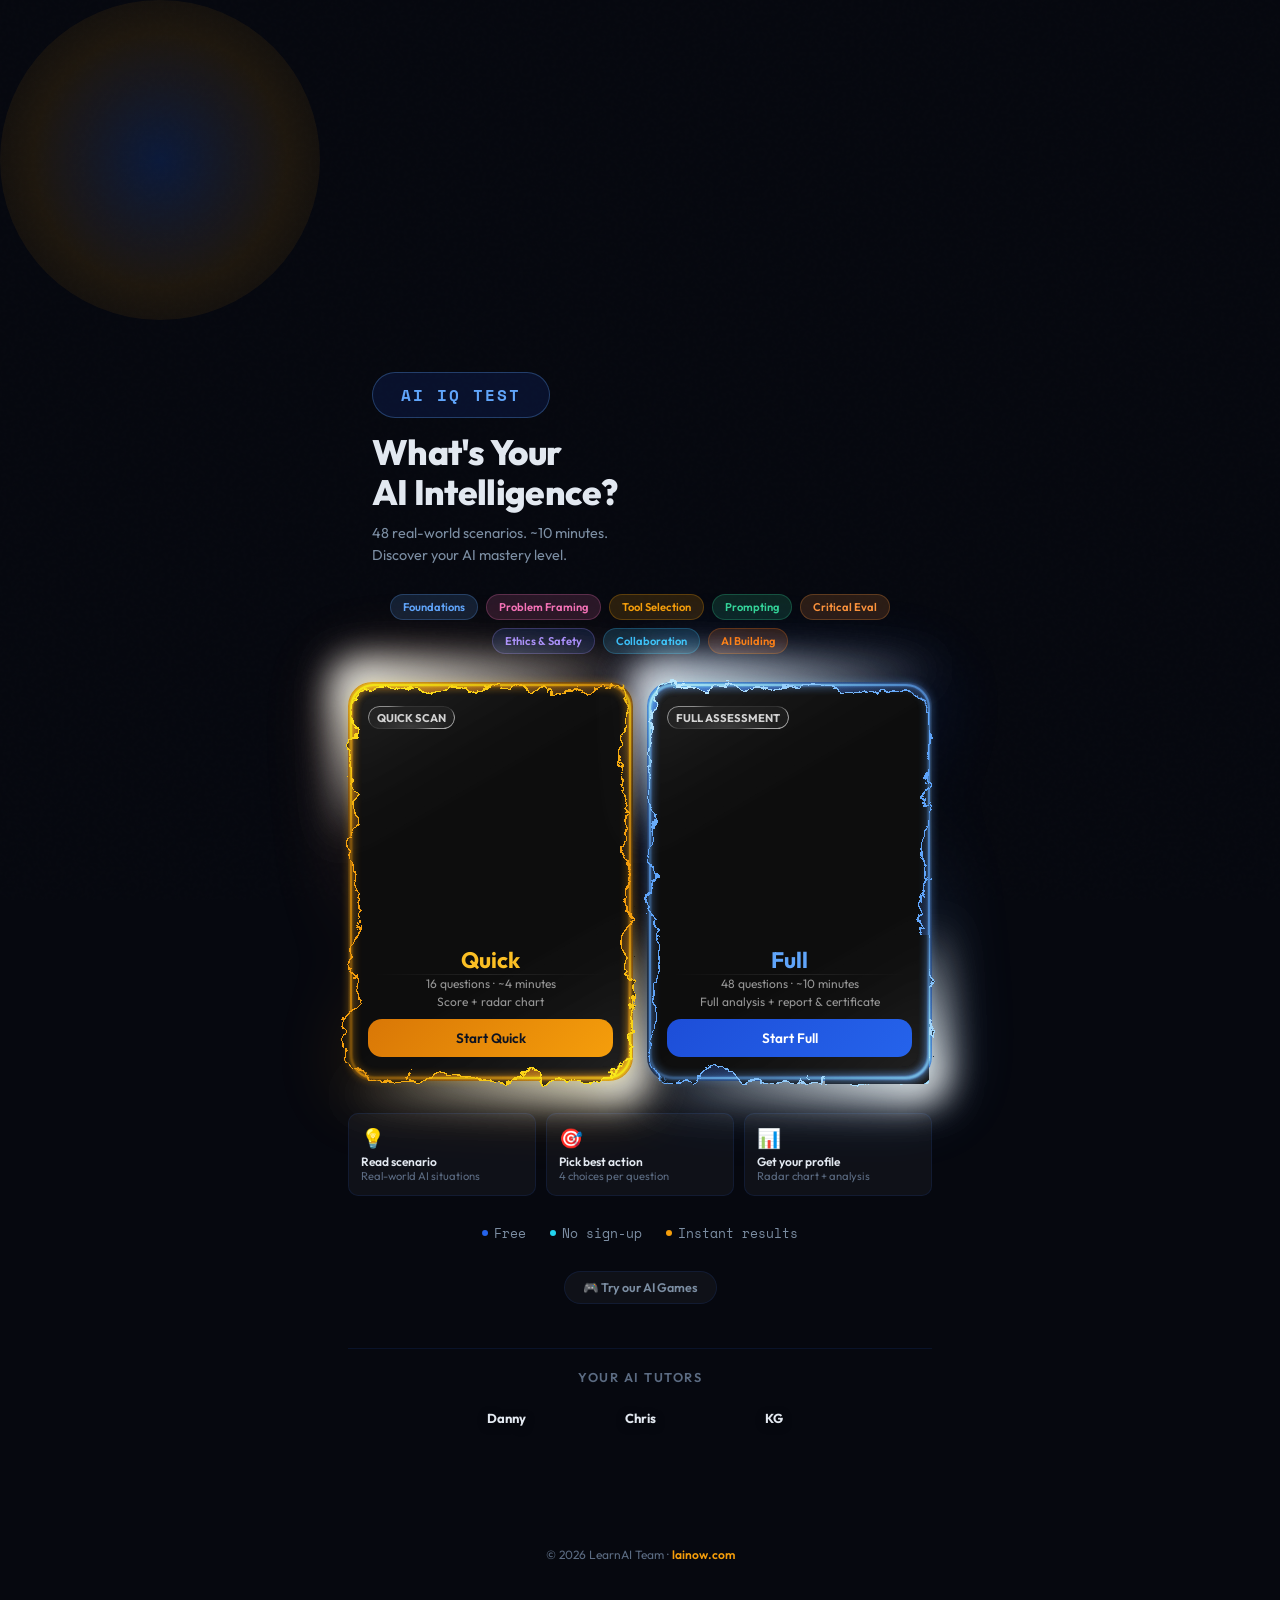
==== commit 0c207491: "refactor: extract shared JS modules (engine, shader, submit, components) Split inline script from in" ====
--- a/index.html
+++ b/index.html
@@ -31,6 +31,10 @@
 <link rel="preconnect" href="https://fonts.gstatic.com" crossorigin>
 <link href="https://fonts.googleapis.com/css2?family=Outfit:wght@300;400;500;600;700;800;900&family=Space+Mono:wght@400;700&display=swap" rel="stylesheet">
 <link rel="stylesheet" href="shared/styles.css">
+<script src="shared/engine.js" defer></script>
+<script src="shared/shader.js" defer></script>
+<script src="shared/submit.js" defer></script>
+<script src="shared/components.js" defer></script>
 </head>
 <body>
 
@@ -409,34 +413,8 @@
 {"id": "p07", "dim": "problemFraming", "dimLabel": "Problem Framing", "q": "Your manager asks you to use AI to predict which employees are likely to quit in the next 6 months based on their email and Slack activity. What's the most important concern before starting?", "img": "images/scenarios/p07.svg", "choices": [{"letter": "A", "text": "Whether the AI model will be accurate enough — employee behavior is complex and extremely hard to predict reliably from messaging patterns alone.", "score": 3}, {"letter": "B", "text": "This shouldn't be an AI project yet. Monitoring communications raises ethical and legal issues — get HR and legal approval first.", "score": 4}, {"letter": "C", "text": "Which AI tool is best for sentiment analysis of Slack-style informal text.", "score": 2}, {"letter": "D", "text": "Getting enough training data — you'd need historical examples of employees who quit and their communication patterns.", "score": 1}]}
 ];
 
-// ─── Dimensions ─────────────────────────────────────────────────────────
-const DIMS = [
-  {key:'foundations',       label:'AI Foundations',         color:'var(--dim-foundations)'},
-  {key:'problemFraming',    label:'Problem Framing',        color:'var(--dim-problem)'},
-  {key:'toolSelection',     label:'Tool Selection',         color:'var(--dim-tool)'},
-  {key:'promptEngineering', label:'Prompt Engineering',     color:'var(--dim-prompt)'},
-  {key:'criticalEvaluation',label:'Critical Evaluation',    color:'var(--dim-critical)'},
-  {key:'ethicsSafety',      label:'Ethics & Safety',        color:'var(--dim-ethics)'},
-  {key:'humanCollaboration',label:'AI-Human Collaboration', color:'var(--dim-collab)'},
-  {key:'vibeCoding',        label:'AI-Assisted Building',   color:'var(--dim-vibe)'}
-];
-
-const LEVELS = [
-  {min:48, max:110, label:'AI Novice',       lvl:1, cls:'iq-level-1'},
-  {min:111,max:140, label:'AI Apprentice',   lvl:2, cls:'iq-level-2'},
-  {min:141,max:170, label:'AI Practitioner', lvl:3, cls:'iq-level-3'},
-  {min:171,max:192, label:'AI Master',       lvl:4, cls:'iq-level-4'}
-];
-
 // ─── Test Mode ──────────────────────────────────────────────────────────
 let testMode='full'; // 'quick' or 'full'
-
-const QUICK_LEVELS=[
-  {min:25,max:56,label:'AI Novice',lvl:1,cls:'iq-level-1'},
-  {min:57,max:68,label:'AI Apprentice',lvl:2,cls:'iq-level-2'},
-  {min:69,max:81,label:'AI Practitioner',lvl:3,cls:'iq-level-3'},
-  {min:82,max:100,label:'AI Master',lvl:4,cls:'iq-level-4'}
-];
 
 function selectQuickQuestions(){
   const picked=[];
@@ -465,28 +443,8 @@
 let participantName = '';
 let quizStartTime = null;
 
-// ─── Shuffle ────────────────────────────────────────────────────────────
-// HTML-escape user input for safe innerHTML insertion
-function esc(s){const d=document.createElement('div');d.textContent=s;return d.innerHTML;}
-
-function shuffle(arr){
-  const a=[...arr];
-  for(let i=a.length-1;i>0;i--){const j=Math.floor(Math.random()*(i+1));[a[i],a[j]]=[a[j],a[i]];}
-  return a;
-}
-
-// ─── Screen ─────────────────────────────────────────────────────────────
-function showScreen(id){
-  document.querySelectorAll('.screen').forEach(s=>s.classList.remove('active'));
-  const el=document.getElementById(id);
-  el.classList.add('active');
-  window.scrollTo({top:0,behavior:'instant'});
-  // Focus first focusable element for accessibility
-  const focusable=el.querySelector('button,input,select,[tabindex]');
-  if(focusable)setTimeout(()=>focusable.focus({preventScroll:true}),100);
-  // Move robot mascot per screen
-  updateRobotPosition(id);
-}
+// ─── Screen change callback (page-specific) ────────────────────────────
+function onScreenChange(id) { updateRobotPosition(id); }
 
 function updateRobotPosition(screenId){
   const robot=document.getElementById('robot-mascot');
@@ -629,7 +587,7 @@
 
 // ─── Results ────────────────────────────────────────────────────────────
 function buildResults(){
-  if(timerInterval){clearInterval(timerInterval);timerInterval=null;}
+  stopTimer();
   const total=answers.reduce((s,a)=>s+a.score,0);
   const maxScore=activeQuestions.length*4;
   const pct=Math.round((total/maxScore)*100);
@@ -751,112 +709,6 @@
   submitData(total,level,dimScores,analysis.plain);
 }
 
-function animateCount(el,target,duration){
-  const start=performance.now();
-  function tick(now){
-    const t=Math.min((now-start)/duration,1);
-    const ease=1-Math.pow(1-t,3);
-    el.textContent=Math.round(ease*target)+(el.dataset.suffix||'');
-    if(t<1)requestAnimationFrame(tick);
-  }
-  requestAnimationFrame(tick);
-}
-
-// ─── Radar Chart (pure canvas) ──────────────────────────────────────────
-function drawRadar(dimScores){
-  const canvas=document.getElementById('radarChart');
-  const ctx=canvas.getContext('2d');
-  const dpr=window.devicePixelRatio||1;
-  const size=340;
-  canvas.width=size*dpr;canvas.height=size*dpr;
-  canvas.style.width=size+'px';canvas.style.height=size+'px';
-  ctx.scale(dpr,dpr);
-
-  const cx=size/2,cy=size/2,maxR=125;
-  const n=DIMS.length;
-  const angleStep=(2*Math.PI)/n;
-  const startAngle=-Math.PI/2;
-
-  // Grid rings
-  [0.25,0.5,0.75,1].forEach(frac=>{
-    ctx.beginPath();
-    for(let i=0;i<=n;i++){
-      const angle=startAngle+i*angleStep;
-      const x=cx+Math.cos(angle)*maxR*frac;
-      const y=cy+Math.sin(angle)*maxR*frac;
-      i===0?ctx.moveTo(x,y):ctx.lineTo(x,y);
-    }
-    ctx.strokeStyle='rgba(255,255,255,.06)';ctx.lineWidth=1;ctx.stroke();
-  });
-
-  // Axes + Labels
-  const colors=[
-    '#60a5fa','#f472b6','#f59e0b','#34d399',
-    '#fb923c','#a78bfa','#38bdf8','#f97316'
-  ];
-  DIMS.forEach((d,i)=>{
-    const angle=startAngle+i*angleStep;
-    ctx.beginPath();
-    ctx.moveTo(cx,cy);
-    ctx.lineTo(cx+Math.cos(angle)*maxR,cy+Math.sin(angle)*maxR);
-    ctx.strokeStyle='rgba(255,255,255,.06)';ctx.lineWidth=1;ctx.stroke();
-
-    const lx=cx+Math.cos(angle)*(maxR+30);
-    const ly=cy+Math.sin(angle)*(maxR+30);
-    ctx.font='600 9px Outfit,sans-serif';
-    ctx.fillStyle=colors[i];
-    ctx.textAlign='center';ctx.textBaseline='middle';
-    const words=d.label.split(' ');
-    if(words.length<=2){
-      ctx.fillText(d.label,lx,ly);
-    } else {
-      ctx.fillText(words.slice(0,2).join(' '),lx,ly-7);
-      ctx.fillText(words.slice(2).join(' '),lx,ly+7);
-    }
-  });
-
-  // Data polygon with glow
-  const values=DIMS.map(d=>dimScores[d.key]/DIM_MAX[d.key]);
-
-  // Glow layer
-  ctx.save();
-  ctx.beginPath();
-  values.forEach((v,i)=>{
-    const angle=startAngle+i*angleStep;
-    const x=cx+Math.cos(angle)*maxR*v;
-    const y=cy+Math.sin(angle)*maxR*v;
-    i===0?ctx.moveTo(x,y):ctx.lineTo(x,y);
-  });
-  ctx.closePath();
-  ctx.shadowColor='rgba(37,99,235,.5)';ctx.shadowBlur=20;
-  ctx.fillStyle='rgba(37,99,235,.1)';ctx.fill();
-  ctx.restore();
-
-  // Main polygon
-  ctx.beginPath();
-  values.forEach((v,i)=>{
-    const angle=startAngle+i*angleStep;
-    const x=cx+Math.cos(angle)*maxR*v;
-    const y=cy+Math.sin(angle)*maxR*v;
-    i===0?ctx.moveTo(x,y):ctx.lineTo(x,y);
-  });
-  ctx.closePath();
-  const grad=ctx.createLinearGradient(cx-maxR,cy-maxR,cx+maxR,cy+maxR);
-  grad.addColorStop(0,'rgba(37,99,235,.15)');
-  grad.addColorStop(1,'rgba(245,158,11,.08)');
-  ctx.fillStyle=grad;ctx.fill();
-  ctx.strokeStyle='rgba(96,165,250,.6)';ctx.lineWidth=2;ctx.stroke();
-
-  // Data points
-  values.forEach((v,i)=>{
-    const angle=startAngle+i*angleStep;
-    const x=cx+Math.cos(angle)*maxR*v;
-    const y=cy+Math.sin(angle)*maxR*v;
-    ctx.beginPath();ctx.arc(x,y,4.5,0,2*Math.PI);
-    ctx.fillStyle=colors[i];ctx.fill();
-    ctx.strokeStyle='rgba(6,8,15,.6)';ctx.lineWidth=2;ctx.stroke();
-  });
-}
 
 // ─── Analysis Generator ─────────────────────────────────────────────────
 const DIM_INSIGHTS={
@@ -1047,7 +899,7 @@
   }
 }
 
-// ─── Submit ──────────────────────────────────────────────────────────────
+// ─── Submit (wrapper using shared submitToSheets) ───────────────────────
 function submitData(total,level,dimScores,analysis){
   const bg=document.getElementById('inp-background').value;
   const payload={
@@ -1067,40 +919,14 @@
     payload[q.id+'_choice']=answers[i]?.origLetter||'';
   });
   payload.analysis=analysis;
-
-  // Always backup locally first
-  const backupKey=`ai_iq_${testMode}_${participantId}`;
-  try{localStorage.setItem(backupKey,JSON.stringify(payload));}catch(e){}
-
-  const SCRIPT_URL='https://script.google.com/macros/s/AKfycbwSnBFnM8Q29m7hoRbpHmhYo85_ZXkTR1qcp1n7Q_kXOLBzJClWw0qgHAyrrK017TVJPQ/exec';
-
-  // Use hidden iframe + form POST — most reliable method for cross-origin Apps Script
-  // This avoids all CORS/redirect issues because the browser handles the form natively
-  let iframe=document.getElementById('_submit_frame');
-  if(!iframe){
-    iframe=document.createElement('iframe');
-    iframe.id='_submit_frame';iframe.name='_submit_frame';
-    iframe.style.display='none';
-    document.body.appendChild(iframe);
-  }
-  const form=document.createElement('form');
-  form.method='POST';form.action=SCRIPT_URL;
-  form.target='_submit_frame';form.style.display='none';
-  const input=document.createElement('input');
-  input.type='hidden';input.name='payload';input.value=JSON.stringify(payload);
-  form.appendChild(input);
-  document.body.appendChild(form);
-  form.submit();
-  setTimeout(()=>form.remove(),2000);
-  showToast('Results saved!');
-  console.log('AI IQ data submitted via form POST');
+  submitToSheets(payload);
 }
 
 // ─── Retake ─────────────────────────────────────────────────────────────
 function retakeQuiz(){
   currentQ=0;answers=[];shuffledChoices=[];
   participantId='';participantName='';quizStartTime=null;
-  if(timerInterval){clearInterval(timerInterval);timerInterval=null;}
+  stopTimer();
   document.getElementById('inp-name').value='';
   document.getElementById('inp-background').value='';
   document.getElementById('review-toggle').classList.remove('open');
@@ -1127,13 +953,6 @@
   document.querySelectorAll('.review-item').forEach(item=>{
     item.style.display=(dimKey==='all'||item.dataset.dim===dimKey)?'block':'none';
   });
-}
-
-// ─── Toast ───────────────────────────────────────────────────────────────
-function showToast(msg){
-  const t=document.getElementById('toast');
-  t.textContent=msg;t.classList.add('show');
-  setTimeout(()=>t.classList.remove('show'),2500);
 }
 
 // ─── Build Report HTML ──────────────────────────────────────────────────
@@ -1348,43 +1167,6 @@
   window.open(`sms:?&body=${text}`);
 }
 
-// ─── Confetti Animation ─────────────────────────────────────────────────
-function launchConfetti(){
-  const canvas=document.getElementById('confetti-canvas');
-  const ctx=canvas.getContext('2d');
-  canvas.width=window.innerWidth;canvas.height=window.innerHeight;
-  const colors=['#2563eb','#60a5fa','#38bdf8','#f59e0b','#fbbf24','#f97316','#34d399','#fb923c'];
-  const particles=[];
-  for(let i=0;i<120;i++){
-    particles.push({
-      x:canvas.width*Math.random(),
-      y:canvas.height*Math.random()*-1,
-      w:4+Math.random()*6,h:6+Math.random()*10,
-      color:colors[Math.floor(Math.random()*colors.length)],
-      vx:(Math.random()-0.5)*3,
-      vy:2+Math.random()*4,
-      rot:Math.random()*360,
-      rotV:(Math.random()-0.5)*8,
-      opacity:1
-    });
-  }
-  let frame=0;const maxFrames=180;
-  function draw(){
-    ctx.clearRect(0,0,canvas.width,canvas.height);
-    particles.forEach(p=>{
-      p.x+=p.vx;p.y+=p.vy;p.vy+=0.04;p.rot+=p.rotV;
-      if(frame>maxFrames*0.6)p.opacity=Math.max(0,p.opacity-0.015);
-      ctx.save();ctx.translate(p.x,p.y);ctx.rotate(p.rot*Math.PI/180);
-      ctx.globalAlpha=p.opacity;ctx.fillStyle=p.color;
-      ctx.fillRect(-p.w/2,-p.h/2,p.w,p.h);ctx.restore();
-    });
-    frame++;
-    if(frame<maxFrames)requestAnimationFrame(draw);
-    else ctx.clearRect(0,0,canvas.width,canvas.height);
-  }
-  requestAnimationFrame(draw);
-}
-
 // ─── Prevent accidental navigation during quiz ─────────────────────────
 window.addEventListener('beforeunload',function(e){
   if(quizStartTime&&!document.getElementById('screen-results').classList.contains('active')){
@@ -1409,20 +1191,6 @@
     if(currentQ>0){e.preventDefault();goBack();}
   }
 });
-
-// ─── Quiz Timer ─────────────────────────────────────────────────────────
-let timerInterval=null;
-function startTimer(){
-  if(timerInterval)clearInterval(timerInterval);
-  timerInterval=setInterval(()=>{
-    if(!quizStartTime)return;
-    const el=document.getElementById('q-timer');
-    if(!el)return;
-    const secs=Math.floor((Date.now()-quizStartTime)/1000);
-    const m=Math.floor(secs/60);const s=secs%60;
-    el.textContent=`${m}:${String(s).padStart(2,'0')}`;
-  },1000);
-}
 
 // ─── Swipe Gestures (mobile) ────────────────────────────────────────────
 (function(){
@@ -1460,162 +1228,6 @@
 
 // Place robot in landing slot on load
 updateRobotPosition('screen-landing');
-
-// ─── Shader Animation (full-page background) ─────────────────────────
-(function initShader(){
-  if(typeof THREE==='undefined'){
-    // Three.js not loaded yet (deferred), retry
-    window.addEventListener('DOMContentLoaded',()=>setTimeout(initShader,100));
-    return;
-  }
-  try{
-  const container=document.getElementById('shader-bg');
-  if(!container)return;
-
-  const vertexShader=`void main(){gl_Position=vec4(position,1.0);}`;
-  const fragmentShader=`
-    #define TWO_PI 6.2831853072
-    precision highp float;
-    uniform vec2 resolution;
-    uniform float time;
-    void main(void){
-      vec2 uv=(gl_FragCoord.xy*2.0-resolution.xy)/min(resolution.x,resolution.y);
-      float t=time*0.05;
-      float lw=0.002;
-      vec3 color=vec3(0.0);
-      for(int j=0;j<3;j++){
-        for(int i=0;i<5;i++){
-          color[j]+=lw*float(i*i)/abs(fract(t-0.01*float(j)+float(i)*0.01)*5.0-length(uv)+mod(uv.x+uv.y,0.2));
-        }
-      }
-      gl_FragColor=vec4(color,1.0);
-    }`;
-
-  const camera=new THREE.Camera();
-  camera.position.z=1;
-  const scene=new THREE.Scene();
-  const geo=new THREE.PlaneGeometry(2,2);
-  const uniforms={time:{value:1.0},resolution:{value:new THREE.Vector2()}};
-  const mat=new THREE.ShaderMaterial({uniforms,vertexShader,fragmentShader});
-  scene.add(new THREE.Mesh(geo,mat));
-  const renderer=new THREE.WebGLRenderer({antialias:false,alpha:true});
-  // Cap DPR at 2, render at half resolution for performance
-  const dpr=Math.min(window.devicePixelRatio||1,2)*0.5;
-  renderer.setPixelRatio(dpr);
-  container.appendChild(renderer.domElement);
-
-  function resize(){
-    const w=window.innerWidth,h=window.innerHeight;
-    renderer.setSize(w,h);
-    uniforms.resolution.value.set(renderer.domElement.width,renderer.domElement.height);
-  }
-  resize();
-  window.addEventListener('resize',resize);
-
-  let animId;
-  function animate(){
-    if(document.hidden){animId=requestAnimationFrame(animate);return;}
-    animId=requestAnimationFrame(animate);
-    uniforms.time.value+=0.05;
-    renderer.render(scene,camera);
-  }
-  animate();
-
-  // Pause/resume on tab visibility
-  document.addEventListener('visibilitychange',()=>{
-    if(!document.hidden&&!animId)animate();
-  });
-  }catch(e){
-    // WebGL not available — app works fine without shader
-    console.warn('Shader init failed:',e);
-  }
-})();
-
-// ─── Feedback Screen ──────────────────────────────────────────────────
-const FB_STATES=[
-  {bg:'#fc7359',indicator:'#790b02',path:'#fc7359',face:'#790b02',title:'#790b02',
-   track:'#fc5b3e',eyeW:28,eyeH:28,eyeR:'50%',mouthRot:180,indRot:180,
-   label:'BAD',labelColor:'#e33719',indLeft:'0%'},
-  {bg:'#dfa342',indicator:'#482103',path:'#dfa342',face:'#482103',title:'#482103',
-   track:'#b07615',eyeW:50,eyeH:12,eyeR:'36px',mouthRot:180,indRot:180,
-   label:'NOT BAD',labelColor:'#b37716',indLeft:'50%'},
-  {bg:'#9fbe59',indicator:'#0b2b03',path:'#9fbe59',face:'#0b2b03',title:'#0b2b03',
-   track:'#698b1b',eyeW:60,eyeH:60,eyeR:'50%',mouthRot:0,indRot:0,
-   label:'GOOD',labelColor:'#6e901d',indLeft:'100%'}
-];
-let fbIndex=1; // default to "Not Bad"
-
-function setFeedback(i){
-  fbIndex=i;
-  const s=FB_STATES[i];
-  const wrap=document.getElementById('feedback-wrap');
-  wrap.style.backgroundColor=s.bg;
-  document.getElementById('fb-eye-l').style.cssText=`width:${s.eyeW}px;height:${s.eyeH}px;border-radius:${s.eyeR};background:${s.face}`;
-  document.getElementById('fb-eye-r').style.cssText=`width:${s.eyeW}px;height:${s.eyeH}px;border-radius:${s.eyeR};background:${s.face}`;
-  document.getElementById('fb-mouth').style.transform=`rotate(${s.mouthRot}deg)`;
-  document.getElementById('fb-mouth-path').setAttribute('stroke',s.face);
-  document.getElementById('fb-label').textContent=s.label;
-  document.getElementById('fb-label').style.color=s.labelColor;
-  document.getElementById('fb-track-line').style.backgroundColor=s.track;
-  document.querySelectorAll('.feedback-dot').forEach(d=>d.style.backgroundColor=s.track);
-  const ind=document.getElementById('fb-indicator');
-  ind.style.left=s.indLeft;
-  ind.style.backgroundColor=s.indicator;
-  ind.style.transform=`translate(-50%,-50%) rotate(${s.indRot}deg)`;
-  document.getElementById('fb-ind-path').setAttribute('stroke',s.path);
-  document.querySelectorAll('.feedback-labels span').forEach((sp,j)=>{
-    sp.style.color=s.title;
-    sp.style.opacity=j===i?'1':'0.5';
-  });
-  document.getElementById('fb-submit').style.backgroundColor=s.indicator;
-  document.getElementById('fb-comment').style.borderColor=s.track;
-}
-
-function showFeedbackModal(){
-  setFeedback(1);
-  document.getElementById('fb-modal').classList.add('active');
-}
-function closeFeedbackModal(){
-  document.getElementById('fb-modal').classList.remove('active');
-}
-
-function submitFeedback(){
-  const rating=['bad','not_bad','good'][fbIndex];
-  const comment=document.getElementById('fb-comment').value.trim();
-
-  // Submit to Google Sheets
-  const SCRIPT_URL='https://script.google.com/macros/s/AKfycbwSnBFnM8Q29m7hoRbpHmhYo85_ZXkTR1qcp1n7Q_kXOLBzJClWw0qgHAyrrK017TVJPQ/exec';
-  const payload={
-    participant_id:participantId,
-    participant_name:participantName,
-    timestamp:new Date().toISOString(),
-    feedback_type:'post_test',
-    feedback_rating:rating,
-    feedback_comment:comment,
-    test_mode:testMode
-  };
-
-  let iframe=document.getElementById('_fb_frame');
-  if(!iframe){
-    iframe=document.createElement('iframe');
-    iframe.id='_fb_frame';iframe.name='_fb_frame';
-    iframe.style.display='none';
-    document.body.appendChild(iframe);
-  }
-  const form=document.createElement('form');
-  form.method='POST';form.action=SCRIPT_URL;
-  form.target='_fb_frame';form.style.display='none';
-  const input=document.createElement('input');
-  input.type='hidden';input.name='payload';input.value=JSON.stringify(payload);
-  form.appendChild(input);
-  document.body.appendChild(form);
-  form.submit();
-  setTimeout(()=>form.remove(),2000);
-
-  showToast('Thanks for your feedback!');
-  closeFeedbackModal();
-}
-
 
 // ─── 3D Tutor Characters ──────────────────────────────────────────────
 (function initTutors(){
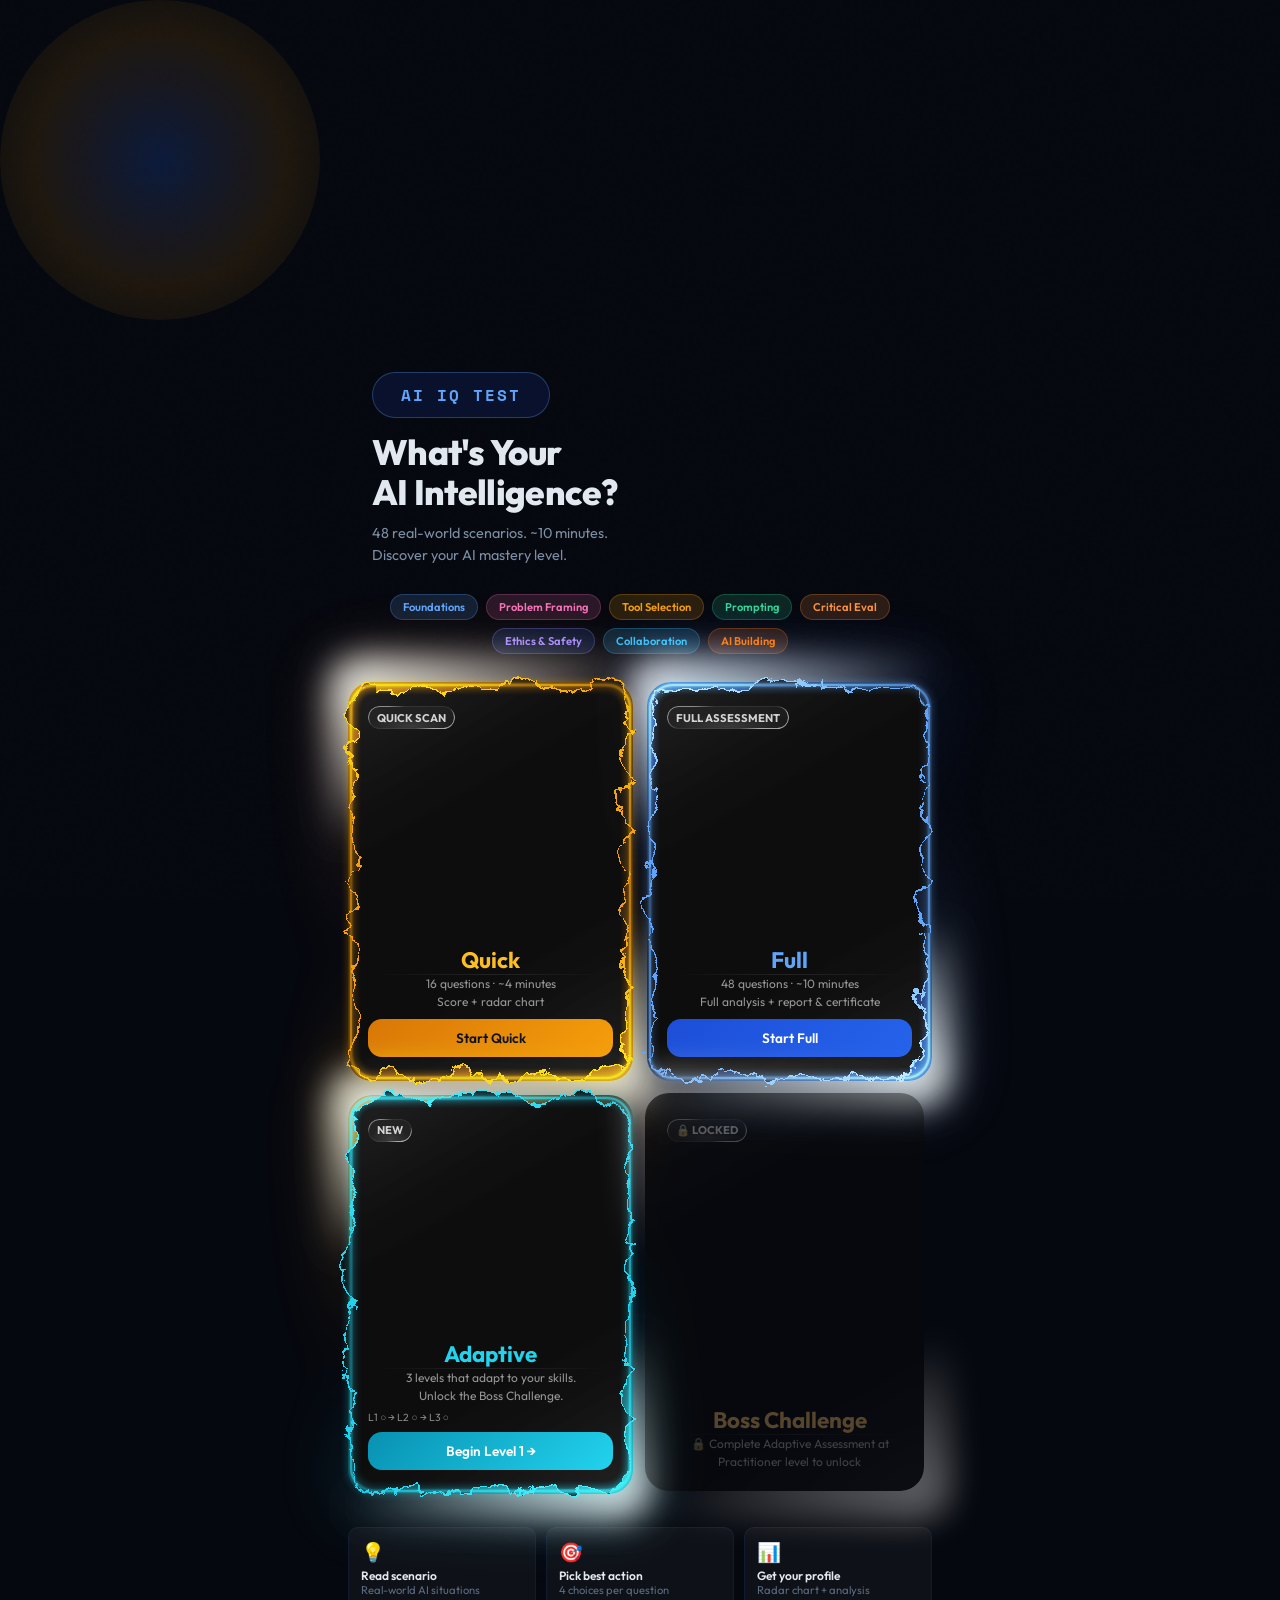
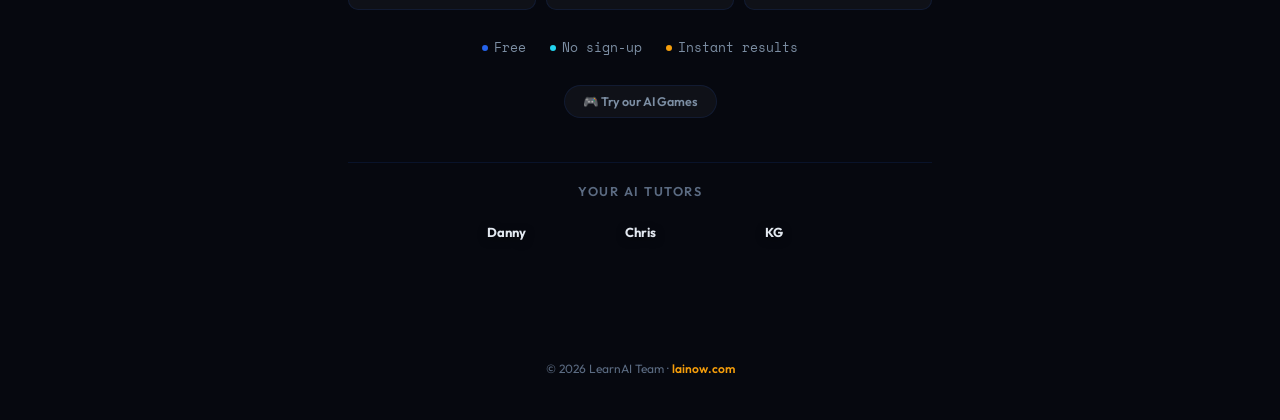
==== commit 2a2b0915: "feat: add Adaptive Assessment and Boss Challenge cards to landing Co-Authored-By: Claude Opus 4.6 (1" ====
--- a/index.html
+++ b/index.html
@@ -92,6 +92,32 @@
             <feOffset in="n3" result="o3"><animate attributeName="dx" values="490;0" dur="7s" repeatCount="indefinite" calcMode="linear"/></feOffset>
             <feTurbulence type="turbulence" baseFrequency="0.02" numOctaves="10" result="n4" seed="4"/>
             <feOffset in="n4" result="o4"><animate attributeName="dx" values="0;-490" dur="7s" repeatCount="indefinite" calcMode="linear"/></feOffset>
+            <feComposite in="o1" in2="o2" result="p1"/><feComposite in="o3" in2="o4" result="p2"/>
+            <feBlend in="p1" in2="p2" mode="color-dodge" result="cn"/>
+            <feDisplacementMap in="SourceGraphic" in2="cn" scale="30" xChannelSelector="R" yChannelSelector="B"/>
+          </filter>
+          <filter id="ec-swirl-a" colorInterpolationFilters="sRGB" x="-20%" y="-20%" width="140%" height="140%">
+            <feTurbulence type="turbulence" baseFrequency="0.02" numOctaves="10" result="n1" seed="5"/>
+            <feOffset in="n1" result="o1"><animate attributeName="dy" values="700;0" dur="8s" repeatCount="indefinite" calcMode="linear"/></feOffset>
+            <feTurbulence type="turbulence" baseFrequency="0.02" numOctaves="10" result="n2" seed="5"/>
+            <feOffset in="n2" result="o2"><animate attributeName="dy" values="0;-700" dur="8s" repeatCount="indefinite" calcMode="linear"/></feOffset>
+            <feTurbulence type="turbulence" baseFrequency="0.02" numOctaves="10" result="n3" seed="6"/>
+            <feOffset in="n3" result="o3"><animate attributeName="dx" values="490;0" dur="8s" repeatCount="indefinite" calcMode="linear"/></feOffset>
+            <feTurbulence type="turbulence" baseFrequency="0.02" numOctaves="10" result="n4" seed="6"/>
+            <feOffset in="n4" result="o4"><animate attributeName="dx" values="0;-490" dur="8s" repeatCount="indefinite" calcMode="linear"/></feOffset>
+            <feComposite in="o1" in2="o2" result="p1"/><feComposite in="o3" in2="o4" result="p2"/>
+            <feBlend in="p1" in2="p2" mode="color-dodge" result="cn"/>
+            <feDisplacementMap in="SourceGraphic" in2="cn" scale="30" xChannelSelector="R" yChannelSelector="B"/>
+          </filter>
+          <filter id="ec-swirl-b" colorInterpolationFilters="sRGB" x="-20%" y="-20%" width="140%" height="140%">
+            <feTurbulence type="turbulence" baseFrequency="0.02" numOctaves="10" result="n1" seed="7"/>
+            <feOffset in="n1" result="o1"><animate attributeName="dy" values="700;0" dur="9s" repeatCount="indefinite" calcMode="linear"/></feOffset>
+            <feTurbulence type="turbulence" baseFrequency="0.02" numOctaves="10" result="n2" seed="7"/>
+            <feOffset in="n2" result="o2"><animate attributeName="dy" values="0;-700" dur="9s" repeatCount="indefinite" calcMode="linear"/></feOffset>
+            <feTurbulence type="turbulence" baseFrequency="0.02" numOctaves="10" result="n3" seed="8"/>
+            <feOffset in="n3" result="o3"><animate attributeName="dx" values="490;0" dur="9s" repeatCount="indefinite" calcMode="linear"/></feOffset>
+            <feTurbulence type="turbulence" baseFrequency="0.02" numOctaves="10" result="n4" seed="8"/>
+            <feOffset in="n4" result="o4"><animate attributeName="dx" values="0;-490" dur="9s" repeatCount="indefinite" calcMode="linear"/></feOffset>
             <feComposite in="o1" in2="o2" result="p1"/><feComposite in="o3" in2="o4" result="p2"/>
             <feBlend in="p1" in2="p2" mode="color-dodge" result="cn"/>
             <feDisplacementMap in="SourceGraphic" in2="cn" scale="30" xChannelSelector="R" yChannelSelector="B"/>
@@ -133,6 +159,45 @@
                 <hr class="ec-divider">
                 <div class="ec-desc">48 questions &middot; ~10 minutes<br>Full analysis + report &amp; certificate</div>
                 <button class="ec-btn">Start Full</button>
+              </div>
+            </div>
+          </div>
+        </div>
+        <div class="ec-wrap ec-wrap--adaptive" onclick="location.href='level1.html'">
+          <div class="ec-card">
+            <div class="ec-inner">
+              <div class="ec-border"><div class="ec-main"></div></div>
+              <div class="ec-glow1"></div><div class="ec-glow2"></div>
+            </div>
+            <div class="ec-overlay1"></div><div class="ec-overlay2"></div>
+            <div class="ec-bg-glow"></div>
+            <div class="ec-content">
+              <div><div class="ec-badge">NEW</div></div>
+              <div>
+                <div class="ec-title" style="color:#22d3ee">Adaptive</div>
+                <hr class="ec-divider">
+                <div class="ec-desc">3 levels that adapt to your skills.<br>Unlock the Boss Challenge.</div>
+                <div class="level-dots-mini">L1 &#9675; &rarr; L2 &#9675; &rarr; L3 &#9675;</div>
+                <button class="ec-btn">Begin Level 1 &rarr;</button>
+              </div>
+            </div>
+          </div>
+        </div>
+        <div class="ec-wrap ec-wrap--boss locked" id="boss-card">
+          <div class="ec-card">
+            <div class="ec-inner">
+              <div class="ec-border"><div class="ec-main"></div></div>
+              <div class="ec-glow1"></div><div class="ec-glow2"></div>
+            </div>
+            <div class="ec-overlay1"></div><div class="ec-overlay2"></div>
+            <div class="ec-bg-glow"></div>
+            <div class="ec-content">
+              <div><div class="ec-badge" id="boss-badge">&#128274; Locked</div></div>
+              <div>
+                <div class="ec-title" style="color:#f59e0b">Boss Challenge</div>
+                <hr class="ec-divider">
+                <div class="ec-desc" id="boss-desc">&#128274; Complete Adaptive Assessment at Practitioner level to unlock</div>
+                <button class="ec-btn">Accept Challenge &rarr;</button>
               </div>
             </div>
           </div>
@@ -1224,6 +1289,22 @@
 
 // Previous results banner removed — clean landing page
 
+// ─── Boss Challenge unlock check ────────────────────────────────────────
+(function checkBossUnlock() {
+  var session = (typeof getAdaptiveSession === 'function') ? getAdaptiveSession() : {};
+  var card = document.getElementById('boss-card');
+  if (!card) return;
+  if (session.level3Unlocked) {
+    card.classList.remove('locked');
+    card.classList.add('unlocked');
+    card.onclick = function() { location.href = 'level3.html'; };
+    var badge = document.getElementById('boss-badge');
+    if (badge) badge.textContent = 'UNLOCKED';
+    var desc = document.getElementById('boss-desc');
+    if (desc) desc.innerHTML = 'Multi-step case study. Pass/fail.<br>Earn your badge.';
+  }
+})();
+
 console.log(`${QUESTIONS.length} questions loaded (inline)`);
 
 // Place robot in landing slot on load
--- a/shared/styles.css
+++ b/shared/styles.css
@@ -530,8 +530,9 @@
   h1{font-size:1.5rem}
 }
 /* ── Mode Cards ── */
-.mode-cards{display:flex;gap:14px;width:100%}
-@media(max-width:420px){.mode-cards{flex-direction:column}}
+.mode-cards{display:flex;flex-wrap:wrap;gap:14px;width:100%}
+.mode-cards .ec-wrap{flex:1 1 calc(50% - 7px);min-width:0}
+@media(max-width:420px){.mode-cards{flex-direction:column}.mode-cards .ec-wrap{flex:1 1 100%}}
 
 /* ── Electric Card Mode Cards ── */
 .ec-wrap{position:relative;display:inline-block;flex:1;min-width:0;cursor:pointer}
@@ -605,6 +606,38 @@
 .ec-wrap--full .ec-glow2{border:2px solid #60a5fa}
 .ec-wrap--full .ec-bg-glow{background:linear-gradient(-30deg,#60a5fa,transparent,#2563eb)}
 .ec-wrap--full .ec-btn{background:linear-gradient(135deg,#1d4ed8,#2563eb)}
+
+/* Adaptive = cyan-to-amber gradient */
+.ec-wrap--adaptive .ec-card{
+  background:linear-gradient(-30deg,rgba(34,211,238,.4),transparent,rgba(245,158,11,.4)),linear-gradient(to bottom,oklch(0.185 0 0),oklch(0.185 0 0));
+}
+.ec-wrap--adaptive .ec-border{border:2px solid rgba(34,211,238,.5)}
+.ec-wrap--adaptive .ec-main{border:2px solid #22d3ee;filter:url(#ec-swirl-a)}
+.ec-wrap--adaptive .ec-glow1{border:2px solid rgba(34,211,238,.6)}
+.ec-wrap--adaptive .ec-glow2{border:2px solid #22d3ee}
+.ec-wrap--adaptive .ec-bg-glow{background:linear-gradient(-30deg,#22d3ee,transparent,#f59e0b)}
+.ec-wrap--adaptive .ec-btn{background:linear-gradient(135deg,#0891b2,#22d3ee);color:#fff}
+
+/* Boss Challenge card */
+.ec-wrap--boss.locked{opacity:0.4;pointer-events:none;filter:grayscale(0.5)}
+.ec-wrap--boss.locked .ec-btn{display:none}
+.ec-wrap--boss.unlocked .ec-card{
+  background:linear-gradient(-30deg,rgba(245,158,11,.4),transparent,rgba(245,158,11,.4)),linear-gradient(to bottom,oklch(0.185 0 0),oklch(0.185 0 0));
+}
+.ec-wrap--boss.unlocked .ec-border{border:2px solid rgba(245,158,11,.5)}
+.ec-wrap--boss.unlocked .ec-main{border:2px solid #f59e0b;filter:url(#ec-swirl-b)}
+.ec-wrap--boss.unlocked .ec-glow1{border:2px solid rgba(245,158,11,.6)}
+.ec-wrap--boss.unlocked .ec-glow2{border:2px solid #f59e0b}
+.ec-wrap--boss.unlocked .ec-bg-glow{background:linear-gradient(-30deg,#f59e0b,transparent,#dd8448)}
+.ec-wrap--boss.unlocked .ec-btn{background:linear-gradient(135deg,#d97706,#f59e0b);color:#0c1222}
+
+/* Level dots for adaptive card */
+.level-dots-mini{
+  display:flex;align-items:center;gap:4px;
+  font-size:.65rem;color:rgba(255,255,255,.5);
+  margin-top:6px;
+}
+
 /* ── Feedback Modal ── */
 .fb-modal-overlay{
   display:none;position:fixed;inset:0;z-index:100;
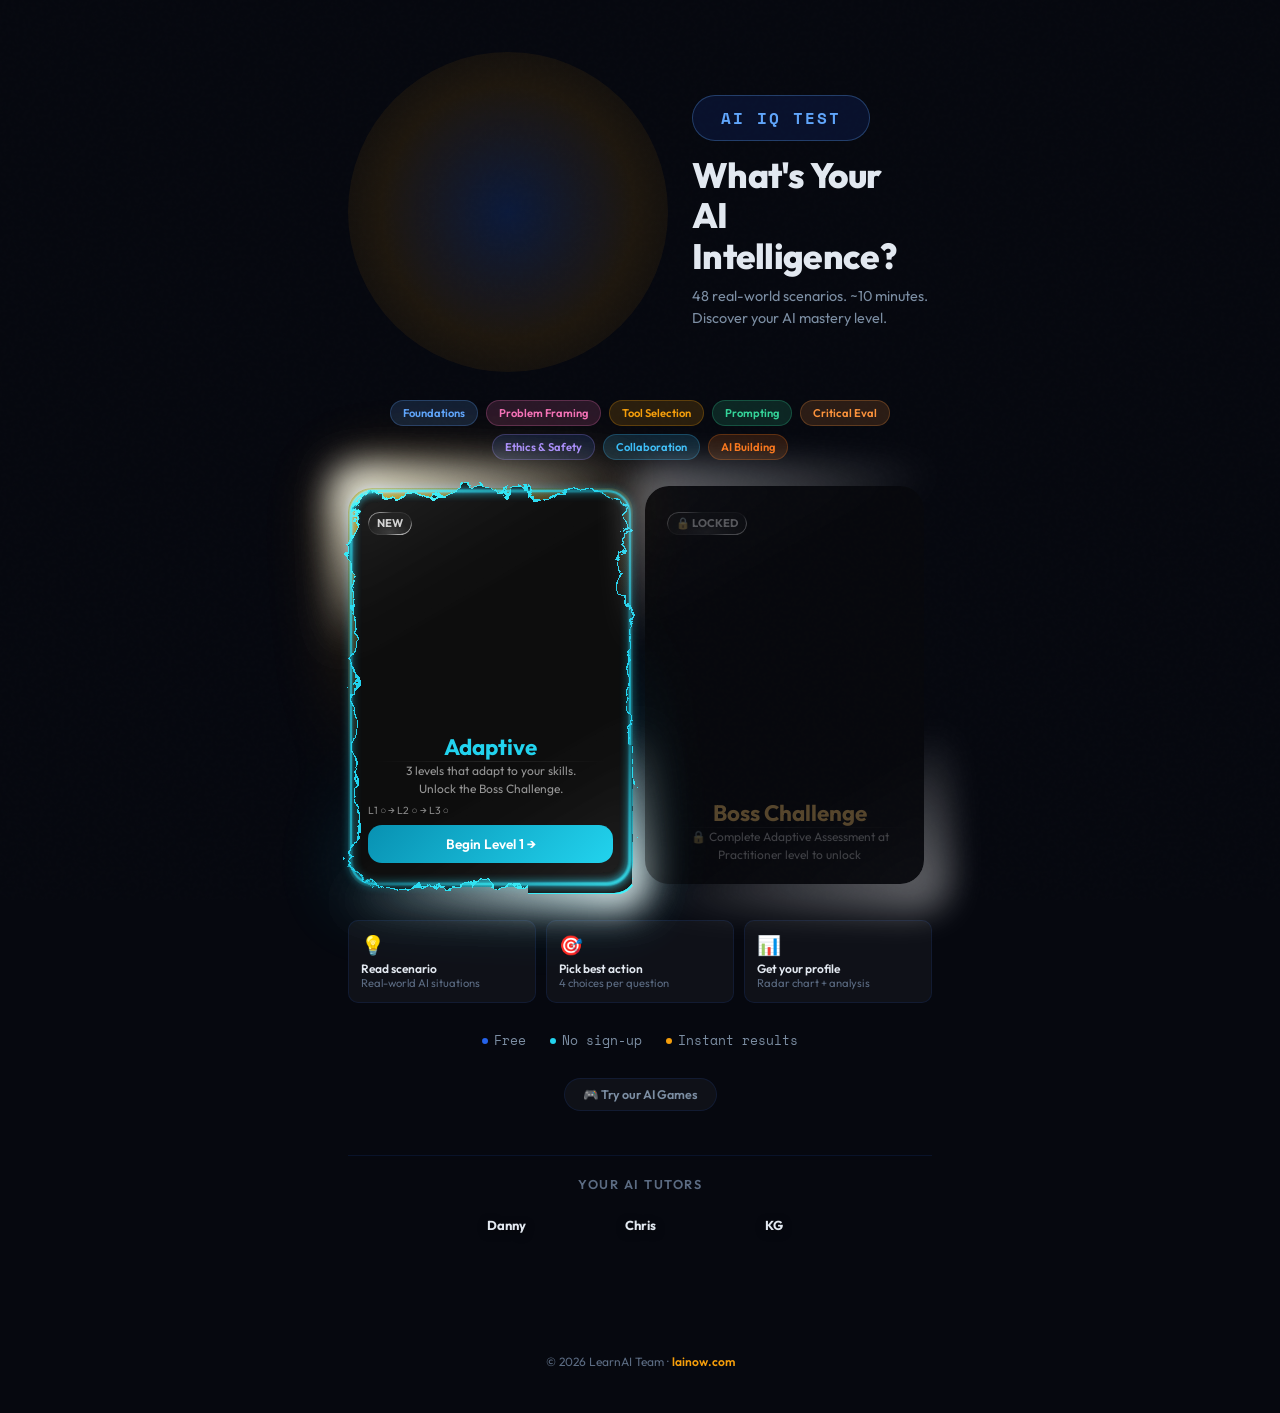
==== commit cf1bc179: "fix: hide Quick/Full cards, fix DIMS loading on landing page Quick and Full test cards hidden (quest" ====
--- a/index.html
+++ b/index.html
@@ -125,7 +125,7 @@
         </defs>
       </svg>
       <div class="mode-cards">
-        <div class="ec-wrap ec-wrap--quick" onclick="startTest('quick')">
+        <div class="ec-wrap ec-wrap--quick" onclick="startTest('quick')" style="display:none">
           <div class="ec-card">
             <div class="ec-inner">
               <div class="ec-border"><div class="ec-main"></div></div>
@@ -144,7 +144,7 @@
             </div>
           </div>
         </div>
-        <div class="ec-wrap ec-wrap--full" onclick="startTest('full')">
+        <div class="ec-wrap ec-wrap--full" onclick="startTest('full')" style="display:none">
           <div class="ec-card">
             <div class="ec-inner">
               <div class="ec-border"><div class="ec-main"></div></div>
@@ -495,9 +495,11 @@
   return picked;
 }
 
-// Precompute max scores per dimension (avoids repeated filter calls)
-const DIM_MAX={};
-DIMS.forEach(d=>{DIM_MAX[d.key]=QUESTIONS.filter(q=>q.dim===d.key).length*4;});
+// Precompute max scores per dimension (deferred until engine.js loads)
+let DIM_MAX={};
+document.addEventListener('DOMContentLoaded',()=>{
+  DIMS.forEach(d=>{DIM_MAX[d.key]=QUESTIONS.filter(q=>q.dim===d.key).length*4;});
+});
 
 // ─── State ──────────────────────────────────────────────────────────────
 let currentQ = 0;
--- a/shared/styles.css
+++ b/shared/styles.css
@@ -734,3 +734,324 @@
   font-family:'Outfit',sans-serif;font-size:.85rem;cursor:pointer;
   text-decoration:underline;
 }
+
+/* ══════════════════════════════════════════════════════════════════════════
+   Level 2 — Ranking, Multi-select, Free-text, Self-Assessment
+   ══════════════════════════════════════════════════════════════════════════ */
+
+/* ── Level Indicator (shared) ── */
+.level-dots{display:flex;align-items:center;justify-content:center;gap:0;font-size:1rem}
+.level-dot{display:inline-flex;align-items:center;justify-content:center;width:28px;height:28px;border-radius:50%;font-weight:700}
+.level-dot.completed{color:#34d399}
+.level-dot.active{color:var(--cyan);text-shadow:0 0 8px var(--cyan-glow)}
+.level-line{color:var(--text-muted);font-size:.8rem;margin:0 2px}
+.level-labels{display:flex;justify-content:space-between;font-size:.65rem;color:var(--text-muted);padding:0 4px;margin-top:2px}
+.level-label{flex:1;text-align:center}
+
+/* ── Format Preview (intro screen) ── */
+.format-preview{
+  display:flex;align-items:center;gap:12px;
+  padding:12px 16px;border-radius:var(--radius-xs);
+  background:rgba(255,255,255,.03);border:1px solid var(--border);
+  transition:all .25s;
+}
+.format-preview:hover{background:rgba(255,255,255,.05)}
+.format-icon{
+  flex-shrink:0;width:36px;height:36px;border-radius:10px;
+  display:flex;align-items:center;justify-content:center;
+  font-size:1.1rem;
+  background:rgba(245,158,11,.1);border:1px solid rgba(245,158,11,.2);
+}
+.format-info{flex:1}
+.format-name{font-weight:700;font-size:.9rem;color:var(--text)}
+.format-desc{font-size:.78rem;color:var(--text-dim);margin-top:2px}
+
+/* ── Focus Area Tags ── */
+.focus-tags{display:flex;flex-wrap:wrap;gap:6px}
+.focus-tag{
+  padding:5px 14px;border-radius:99px;font-size:.75rem;font-weight:600;
+  border:1px solid rgba(255,255,255,.1);
+}
+.focus-tag.weak{background:rgba(251,113,133,.1);color:#fb7185;border-color:rgba(251,113,133,.2)}
+.focus-tag.strong{background:rgba(52,211,153,.1);color:#34d399;border-color:rgba(52,211,153,.2)}
+
+/* ── Ranking List ── */
+.ranking-list{display:flex;flex-direction:column;gap:8px;list-style:none}
+.ranking-item{
+  display:flex;align-items:center;gap:12px;
+  padding:14px 16px;border-radius:var(--radius-sm);
+  background:var(--bg-card);backdrop-filter:var(--glass-blur);
+  border:1.5px solid var(--border);
+  cursor:grab;transition:all .25s cubic-bezier(.16,1,.3,1);
+  user-select:none;-webkit-user-select:none;
+  position:relative;
+}
+.ranking-item:hover{border-color:var(--border-active);background:var(--surface-hover)}
+.ranking-item:active{cursor:grabbing}
+.ranking-item.dragging{
+  opacity:.85;border-color:var(--accent);
+  box-shadow:0 8px 32px rgba(0,0,0,.3),0 0 20px var(--accent-glow);
+  transform:scale(1.02);z-index:10;
+}
+.ranking-item.drop-target{
+  border-color:var(--cyan);
+  box-shadow:0 0 12px var(--cyan-glow);
+}
+.ranking-item.tap-selected{
+  border-color:var(--accent);
+  box-shadow:0 0 16px var(--accent-glow);
+}
+.drag-handle{
+  flex-shrink:0;display:flex;flex-direction:column;gap:2px;
+  color:var(--text-muted);font-size:.75rem;cursor:grab;padding:4px;
+}
+.drag-handle::before{content:'\u2261';font-size:1.2rem;line-height:1}
+.rank-num{
+  flex-shrink:0;width:28px;height:28px;border-radius:8px;
+  display:flex;align-items:center;justify-content:center;
+  font-weight:800;font-size:.85rem;color:var(--accent);
+  background:rgba(245,158,11,.1);border:1px solid rgba(245,158,11,.2);
+  font-family:'Space Mono',monospace;
+}
+.ranking-text{flex:1;font-size:.9rem;line-height:1.45;color:var(--text)}
+
+/* ── Multi-Select List ── */
+.multiselect-list{display:flex;flex-direction:column;gap:8px}
+.multiselect-item{
+  display:flex;align-items:center;gap:14px;
+  padding:14px 18px;border-radius:var(--radius-sm);
+  background:var(--bg-card);backdrop-filter:var(--glass-blur);
+  border:1.5px solid var(--border);
+  cursor:pointer;transition:all .25s cubic-bezier(.16,1,.3,1);
+  position:relative;
+}
+.multiselect-item:hover{border-color:var(--border-active);background:var(--surface-hover)}
+.multiselect-item.checked{
+  border-color:var(--accent);
+  background:rgba(245,158,11,.06);
+  box-shadow:0 0 16px rgba(245,158,11,.08);
+}
+.checkbox{
+  flex-shrink:0;width:22px;height:22px;border-radius:6px;
+  border:2px solid var(--border);background:transparent;
+  display:flex;align-items:center;justify-content:center;
+  transition:all .25s;font-size:.8rem;color:transparent;
+}
+.multiselect-item.checked .checkbox{
+  background:var(--accent);border-color:var(--accent);color:#0c1222;
+  box-shadow:0 0 10px rgba(245,158,11,.3);
+}
+.multiselect-text{flex:1;font-size:.9rem;line-height:1.45;color:var(--text)}
+.select-counter{
+  font-size:.8rem;font-weight:600;color:var(--accent);
+  font-family:'Space Mono',monospace;margin-top:4px;text-align:right;
+}
+
+/* ── Free-text Area ── */
+.freetext-area{
+  width:100%;min-height:160px;padding:16px 18px;
+  border:1.5px solid var(--border);border-radius:var(--radius-sm);
+  font-family:'Outfit',sans-serif;font-size:.95rem;line-height:1.6;
+  background:var(--bg-elevated);color:var(--text);
+  resize:vertical;outline:none;transition:all .25s;
+}
+.freetext-area:focus{border-color:var(--accent);box-shadow:0 0 0 3px rgba(245,158,11,.12)}
+.freetext-area::placeholder{color:var(--text-muted)}
+.char-hint{
+  font-size:.78rem;color:var(--text-muted);margin-top:6px;
+  font-family:'Space Mono',monospace;
+}
+.char-hint .char-count{color:var(--text-dim);font-weight:600}
+.char-hint .char-count.short{color:#fb7185}
+.char-hint .char-count.good{color:#34d399}
+.char-hint .char-count.long{color:var(--accent)}
+
+/* ── Self-Assessment Overlay ── */
+.sa-overlay{
+  position:fixed;inset:0;z-index:100;
+  background:rgba(0,0,0,.7);backdrop-filter:blur(8px);
+  display:flex;align-items:flex-end;justify-content:center;
+  animation:fadeIn .25s ease-out;
+}
+@keyframes fadeIn{from{opacity:0}to{opacity:1}}
+@keyframes slideUp{from{transform:translateY(100%)}to{transform:translateY(0)}}
+
+.sa-panel{
+  width:100%;max-width:640px;max-height:80vh;overflow-y:auto;
+  background:var(--bg-elevated);
+  border-top-left-radius:var(--radius);border-top-right-radius:var(--radius);
+  border:1px solid var(--border);border-bottom:none;
+  box-shadow:0 -12px 60px rgba(0,0,0,.5);
+  padding:28px 24px 32px;
+  animation:slideUp .4s cubic-bezier(.16,1,.3,1);
+  display:flex;flex-direction:column;gap:20px;
+}
+.sa-panel h3{font-size:1.1rem;color:var(--primary-light);text-align:center}
+
+/* Correct answer display */
+.sa-correct{
+  padding:16px;border-radius:var(--radius-xs);
+  background:rgba(52,211,153,.06);border:1px solid rgba(52,211,153,.15);
+  font-size:.88rem;line-height:1.6;color:var(--text);
+}
+.sa-correct strong{color:#34d399;font-weight:700}
+.sa-explanation{
+  font-size:.85rem;line-height:1.6;color:var(--text-dim);
+  padding:12px 16px;border-radius:var(--radius-xs);
+  background:rgba(255,255,255,.02);border:1px solid var(--border);
+}
+
+/* 4-point rating row */
+.sa-ratings{display:flex;gap:8px;justify-content:center;flex-wrap:wrap}
+.sa-rate-btn{
+  flex:1;min-width:70px;padding:12px 8px;border-radius:var(--radius-xs);
+  border:1.5px solid var(--border);background:var(--bg-card);
+  color:var(--text);font-family:'Outfit',sans-serif;
+  font-size:.82rem;font-weight:600;cursor:pointer;
+  transition:all .25s cubic-bezier(.16,1,.3,1);
+  text-align:center;line-height:1.3;
+}
+.sa-rate-btn:hover{border-color:var(--border-active);background:var(--surface-hover)}
+.sa-rate-btn.selected{
+  border-color:var(--accent);background:rgba(245,158,11,.1);
+  color:var(--accent);box-shadow:0 0 16px rgba(245,158,11,.15);
+}
+.sa-rate-btn .rate-score{
+  display:block;font-size:1.2rem;font-weight:800;margin-bottom:2px;
+  font-family:'Space Mono',monospace;
+}
+
+/* Rubric cards (for free-text) */
+.rubric-cards{display:flex;flex-direction:column;gap:8px}
+.rubric-card{
+  padding:14px 16px;border-radius:var(--radius-xs);
+  border:1.5px solid var(--border);background:var(--bg-card);
+  cursor:pointer;transition:all .25s cubic-bezier(.16,1,.3,1);
+}
+.rubric-card:hover{border-color:var(--border-active);background:var(--surface-hover)}
+.rubric-card.selected{
+  border-color:var(--accent);background:rgba(245,158,11,.08);
+  box-shadow:0 0 16px rgba(245,158,11,.1);
+}
+.rubric-level{
+  font-weight:700;font-size:.9rem;margin-bottom:4px;
+  display:flex;align-items:center;gap:8px;
+}
+.rubric-level .rubric-score{
+  font-family:'Space Mono',monospace;font-size:.75rem;
+  padding:2px 8px;border-radius:6px;
+  background:rgba(255,255,255,.06);color:var(--text-dim);
+}
+.rubric-card.selected .rubric-level .rubric-score{
+  background:rgba(245,158,11,.15);color:var(--accent);
+}
+.rubric-desc{font-size:.82rem;color:var(--text-dim);line-height:1.5}
+
+/* SA Continue button */
+.sa-continue{
+  width:100%;padding:16px;border-radius:var(--radius-sm);
+  border:none;font-family:'Outfit',sans-serif;font-size:1rem;font-weight:700;
+  cursor:pointer;transition:all .25s;
+  background:linear-gradient(135deg,var(--primary-dark),var(--primary));
+  color:#fff;box-shadow:0 4px 20px rgba(29,78,216,.3);
+}
+.sa-continue:disabled{background:rgba(255,255,255,.08);color:var(--text-muted);cursor:not-allowed;box-shadow:none}
+.sa-continue:not(:disabled):hover{box-shadow:0 6px 25px rgba(29,78,216,.35);transform:translateY(-1px)}
+
+/* ── Dual Radar (L2 results) ── */
+.dual-radar-legend{
+  display:flex;justify-content:center;gap:20px;font-size:.78rem;font-weight:600;margin-bottom:8px;
+}
+.dual-radar-legend span{display:flex;align-items:center;gap:6px}
+.dual-radar-legend .legend-dot{width:10px;height:10px;border-radius:50%}
+
+/* ── Improvement Indicator ── */
+.improvement{
+  display:inline-flex;align-items:center;gap:4px;
+  font-size:.85rem;font-weight:700;
+  padding:4px 12px;border-radius:99px;
+  font-family:'Space Mono',monospace;
+}
+.improvement.up{background:rgba(52,211,153,.12);color:#34d399}
+.improvement.down{background:rgba(251,113,133,.12);color:#fb7185}
+.improvement.same{background:rgba(255,255,255,.06);color:var(--text-dim)}
+
+/* ── Dim bars with L1 overlay ── */
+.dim-bar-track-dual{height:8px;background:rgba(255,255,255,.06);border-radius:99px;overflow:hidden;position:relative}
+.dim-bar-fill-l1{
+  position:absolute;top:0;left:0;height:100%;border-radius:99px;
+  opacity:.3;transition:width .8s cubic-bezier(.16,1,.3,1);width:0;
+}
+.dim-bar-fill-l2{
+  position:absolute;top:0;left:0;height:100%;border-radius:99px;
+  transition:width .8s cubic-bezier(.16,1,.3,1);width:0;
+}
+.dim-bar-fill-l2::after{
+  content:'';position:absolute;inset:0;border-radius:inherit;
+  background:linear-gradient(90deg,transparent,rgba(255,255,255,.2));
+}
+
+/* ── Gate unlock glow ── */
+.gate-unlock{
+  text-align:center;padding:20px;
+  border-radius:var(--radius);
+  background:rgba(245,158,11,.06);
+  border:1px solid rgba(245,158,11,.2);
+  box-shadow:0 0 40px rgba(245,158,11,.1);
+  animation:glowPulse 3s ease-in-out infinite;
+}
+
+/* ── Mobile touch hint ── */
+.touch-hint{
+  font-size:.75rem;color:var(--text-muted);text-align:center;
+  padding:4px 0;font-style:italic;
+}
+@media(hover:hover){.touch-hint{display:none}}
+
+/* ── Level 3: Boss Challenge ── */
+.phase-indicator{display:flex;align-items:center;gap:8px;justify-content:center;padding:12px 0;flex-wrap:wrap}
+.phase-dot{display:flex;align-items:center;gap:4px;font-size:.75rem;color:var(--text-muted)}
+.phase-dot.active{color:var(--cyan)}
+.phase-dot.completed{color:#34d399}
+.phase-line{width:20px;height:1px;background:var(--border)}
+
+.constraints-box{
+  background:rgba(245,158,11,.06);border:1px solid rgba(245,158,11,.15);
+  border-left:3px solid var(--accent);border-radius:var(--radius-xs);padding:16px;margin-top:16px;
+}
+.constraints-box ul{list-style:none;padding:0}
+.constraints-box li{padding:6px 0;font-size:.9rem;display:flex;align-items:flex-start;gap:8px}
+.constraints-box li::before{content:'';width:6px;height:6px;border-radius:50%;background:var(--accent);flex-shrink:0;margin-top:8px}
+
+.boss-badge{
+  display:inline-block;padding:12px 32px;border-radius:99px;
+  background:linear-gradient(135deg,var(--accent),#f59e0b,var(--cyan));
+  font-weight:800;font-size:1.1rem;color:#0c1222;
+  animation:popIn .6s ease,glowPulse 3s ease-in-out infinite;
+}
+
+.journey-timeline{display:flex;align-items:center;gap:12px;justify-content:center;padding:20px 0}
+.journey-dot{display:flex;flex-direction:column;align-items:center;gap:4px}
+.journey-dot .dot{width:12px;height:12px;border-radius:50%}
+.journey-dot .label{font-size:.7rem;color:var(--text-dim)}
+.journey-line{width:40px;height:2px;background:var(--border)}
+
+.scenario-summary-toggle{
+  cursor:pointer;font-size:.85rem;color:var(--primary-light);
+  display:flex;align-items:center;gap:6px;padding:12px 16px;
+}
+.scenario-summary-toggle:hover{background:rgba(255,255,255,.03)}
+.scenario-summary-content{display:none;padding:0 16px 16px;font-size:.85rem;color:var(--text-dim);line-height:1.6}
+.scenario-summary-content.open{display:block}
+
+.sub-phase-dots{display:flex;gap:6px;justify-content:center;padding:8px 0}
+.sub-phase-dot{width:8px;height:8px;border-radius:50%;background:rgba(255,255,255,.1)}
+.sub-phase-dot.active{background:var(--cyan);box-shadow:0 0 8px var(--cyan-glow)}
+.sub-phase-dot.completed{background:#34d399}
+
+.guiding-bullets{list-style:none;padding:0;margin:0}
+.guiding-bullets li{
+  padding:6px 0;font-size:.88rem;color:var(--text-muted);
+  display:flex;align-items:flex-start;gap:8px;line-height:1.5;
+}
+.guiding-bullets li::before{content:'\2022';color:var(--text-muted);flex-shrink:0;margin-top:0}
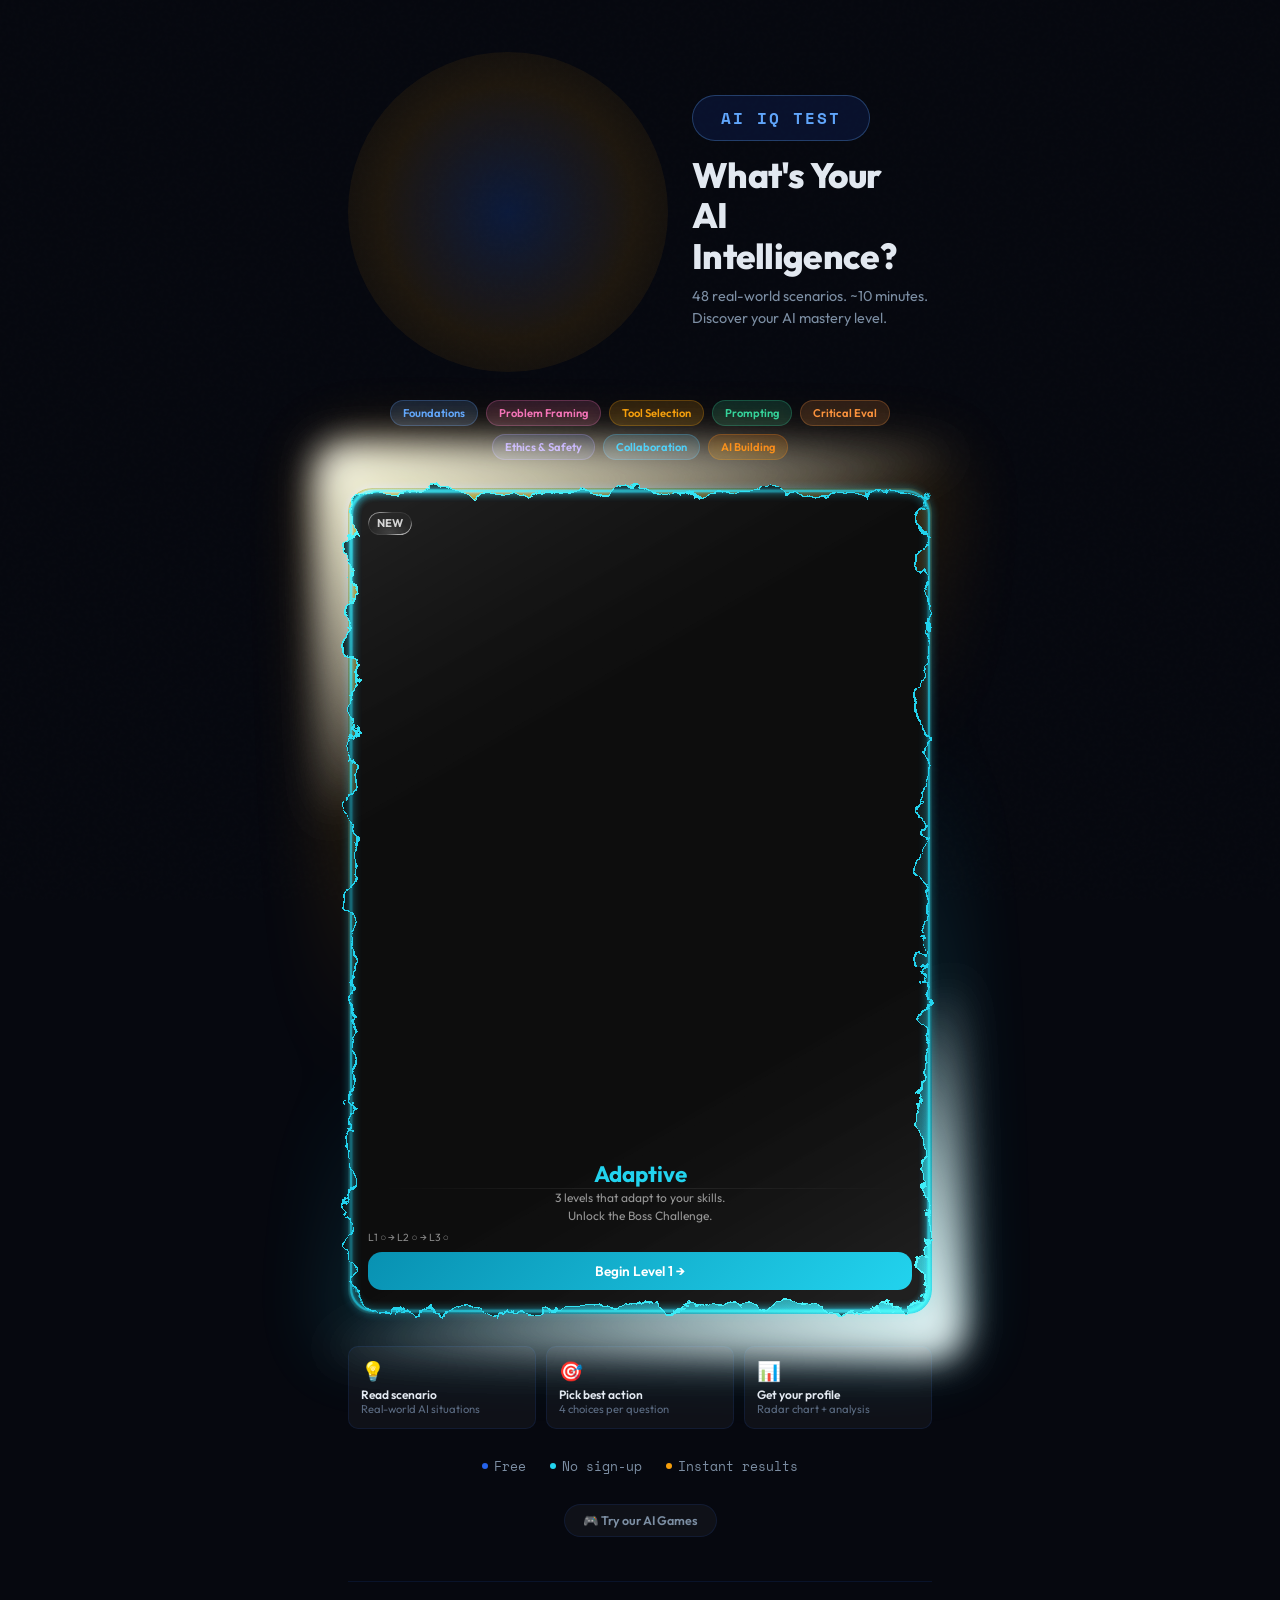
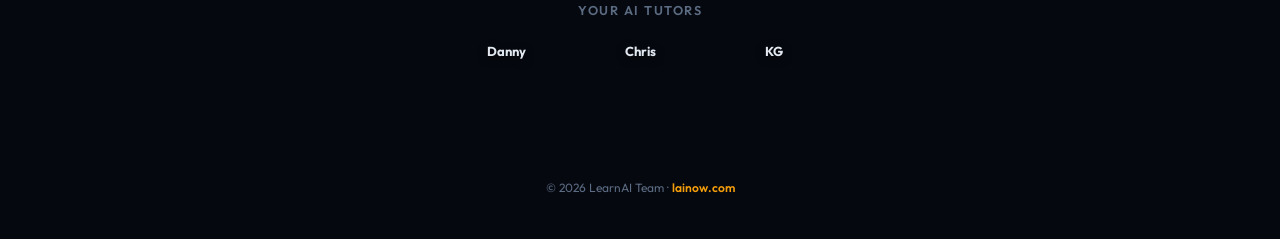
==== commit 37fbe84c: "feat: hide Boss card until unlocked, make L2 the complete ending Boss Challenge card hidden from lan" ====
--- a/index.html
+++ b/index.html
@@ -183,7 +183,7 @@
             </div>
           </div>
         </div>
-        <div class="ec-wrap ec-wrap--boss locked" id="boss-card">
+        <div class="ec-wrap ec-wrap--boss locked" id="boss-card" style="display:none">
           <div class="ec-card">
             <div class="ec-inner">
               <div class="ec-border"><div class="ec-main"></div></div>
@@ -1297,6 +1297,7 @@
   var card = document.getElementById('boss-card');
   if (!card) return;
   if (session.level3Unlocked) {
+    card.style.display = ''; // Reveal boss card only when unlocked
     card.classList.remove('locked');
     card.classList.add('unlocked');
     card.onclick = function() { location.href = 'level3.html'; };
--- a/shared/styles.css
+++ b/shared/styles.css
@@ -1055,3 +1055,56 @@
   display:flex;align-items:flex-start;gap:8px;line-height:1.5;
 }
 .guiding-bullets li::before{content:'\2022';color:var(--text-muted);flex-shrink:0;margin-top:0}
+
+/* ── Mobile Polish (375px and below) ────────────────────────────────────── */
+@media(max-width:450px){
+  .choice-btn{padding:14px 16px;font-size:.88rem;min-height:48px}
+  .choice-btn .choice-text{font-size:.85rem}
+  .iq-score-num{font-size:3.5rem}
+  canvas#radarChart{max-width:280px;max-height:280px}
+}
+@media(max-width:375px){
+  /* Buttons & touch targets */
+  .btn{padding:12px 20px;min-height:44px}
+  .btn-lg{padding:14px 24px}
+  .choice-btn{padding:12px 14px;font-size:.85rem;min-height:44px}
+  .choice-btn .choice-letter{width:28px;height:28px;font-size:.75rem;border-radius:7px}
+  h1{font-size:1.4rem}
+
+  /* Self-assessment overlay */
+  .sa-panel{padding:20px 16px 24px}
+  .sa-ratings{gap:6px}
+  .sa-rate-btn{min-width:50px;padding:10px 4px;font-size:.75rem}
+
+  /* Feedback modal */
+  .fb-modal{min-width:280px}
+  .feedback-wrap{padding:24px 16px}
+  .feedback-eyes{gap:20px}
+  .feedback-label{font-size:2rem;letter-spacing:0}
+
+  /* Ranking & multi-select */
+  .ranking-item{padding:12px 14px;gap:10px}
+  .rank-num{width:24px;height:24px;font-size:.75rem}
+  .multiselect-item{padding:12px 14px;gap:10px}
+
+  /* Freetext */
+  .freetext-area{padding:14px;font-size:.88rem}
+
+  /* Progress dots */
+  .progress-dots{gap:1px}
+  .progress-dots .dot{width:16px;height:16px}
+  .progress-dots .dot::after{width:5px;height:5px}
+
+  /* Rubric cards */
+  .rubric-card{padding:12px}
+
+  /* Results */
+  canvas#radarChart{max-width:260px;max-height:260px}
+  .dim-bar-name{font-size:.8rem}
+
+  /* App container */
+  .app{padding:14px}
+
+  /* Close button contrast */
+  .fb-modal-close{color:rgba(255,255,255,.7)}
+}
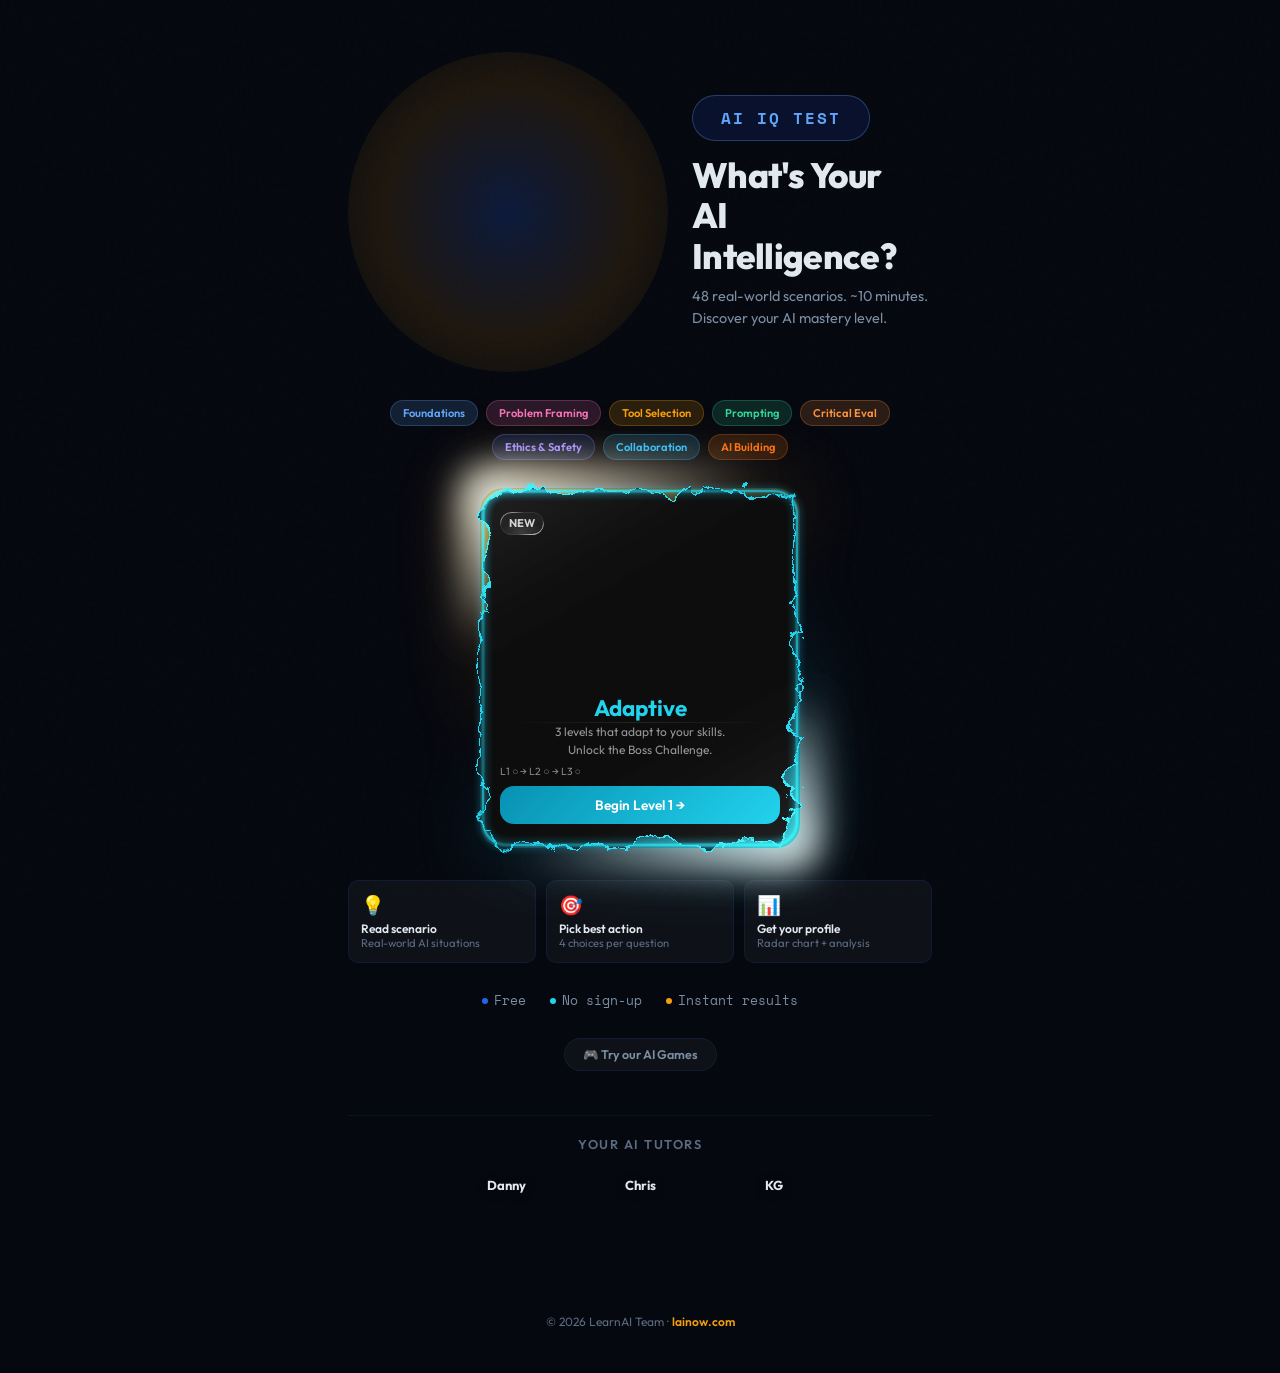
==== commit 4fcb1695: "fix: update AI Games link to monmouthaiteaching.com/ai-games" ====
--- a/index.html
+++ b/index.html
@@ -225,7 +225,7 @@
         <span><span class="stat-dot" style="background:var(--cyan)"></span>No sign-up</span>
         <span><span class="stat-dot" style="background:var(--accent)"></span>Instant results</span>
       </div>
-      <a href="/ai-games" style="display:inline-flex;align-items:center;gap:8px;padding:8px 18px;border-radius:99px;background:var(--surface);border:1px solid var(--border);color:var(--text-dim);font-size:.78rem;font-weight:600;text-decoration:none;transition:all .25s" onmouseover="this.style.borderColor='rgba(96,165,250,.4)';this.style.color='var(--primary-light)'" onmouseout="this.style.borderColor='var(--border)';this.style.color='var(--text-dim)'">&#127918; Try our AI Games</a>
+      <a href="https://monmouthaiteaching.com/ai-games" style="display:inline-flex;align-items:center;gap:8px;padding:8px 18px;border-radius:99px;background:var(--surface);border:1px solid var(--border);color:var(--text-dim);font-size:.78rem;font-weight:600;text-decoration:none;transition:all .25s" onmouseover="this.style.borderColor='rgba(96,165,250,.4)';this.style.color='var(--primary-light)'" onmouseout="this.style.borderColor='var(--border)';this.style.color='var(--text-dim)'">&#127918; Try our AI Games</a>
     </div>
   </div>
 
@@ -348,7 +348,7 @@
       <div class="review-items" id="review-items"></div>
     </div>
 
-    <a href="/ai-games" class="card" style="display:flex;align-items:center;gap:14px;text-decoration:none;border-color:rgba(37,99,235,.15);transition:all .25s" onmouseover="this.style.borderColor='rgba(96,165,250,.4)'" onmouseout="this.style.borderColor='rgba(37,99,235,.15)'">
+    <a href="https://monmouthaiteaching.com/ai-games" class="card" style="display:flex;align-items:center;gap:14px;text-decoration:none;border-color:rgba(37,99,235,.15);transition:all .25s" onmouseover="this.style.borderColor='rgba(96,165,250,.4)'" onmouseout="this.style.borderColor='rgba(37,99,235,.15)'">
       <span style="font-size:1.5rem">&#127918;</span>
       <div>
         <div style="font-weight:700;font-size:.9rem;color:var(--primary-light)">Try our AI Games</div>
--- a/shared/styles.css
+++ b/shared/styles.css
@@ -608,6 +608,9 @@
 .ec-wrap--full .ec-btn{background:linear-gradient(135deg,#1d4ed8,#2563eb)}
 
 /* Adaptive = cyan-to-amber gradient */
+/* Adaptive card: compact when it's the only visible card */
+.ec-wrap--adaptive{max-width:320px;margin:0 auto}
+.ec-wrap--adaptive .ec-main{aspect-ratio:7/8 !important}
 .ec-wrap--adaptive .ec-card{
   background:linear-gradient(-30deg,rgba(34,211,238,.4),transparent,rgba(245,158,11,.4)),linear-gradient(to bottom,oklch(0.185 0 0),oklch(0.185 0 0));
 }
